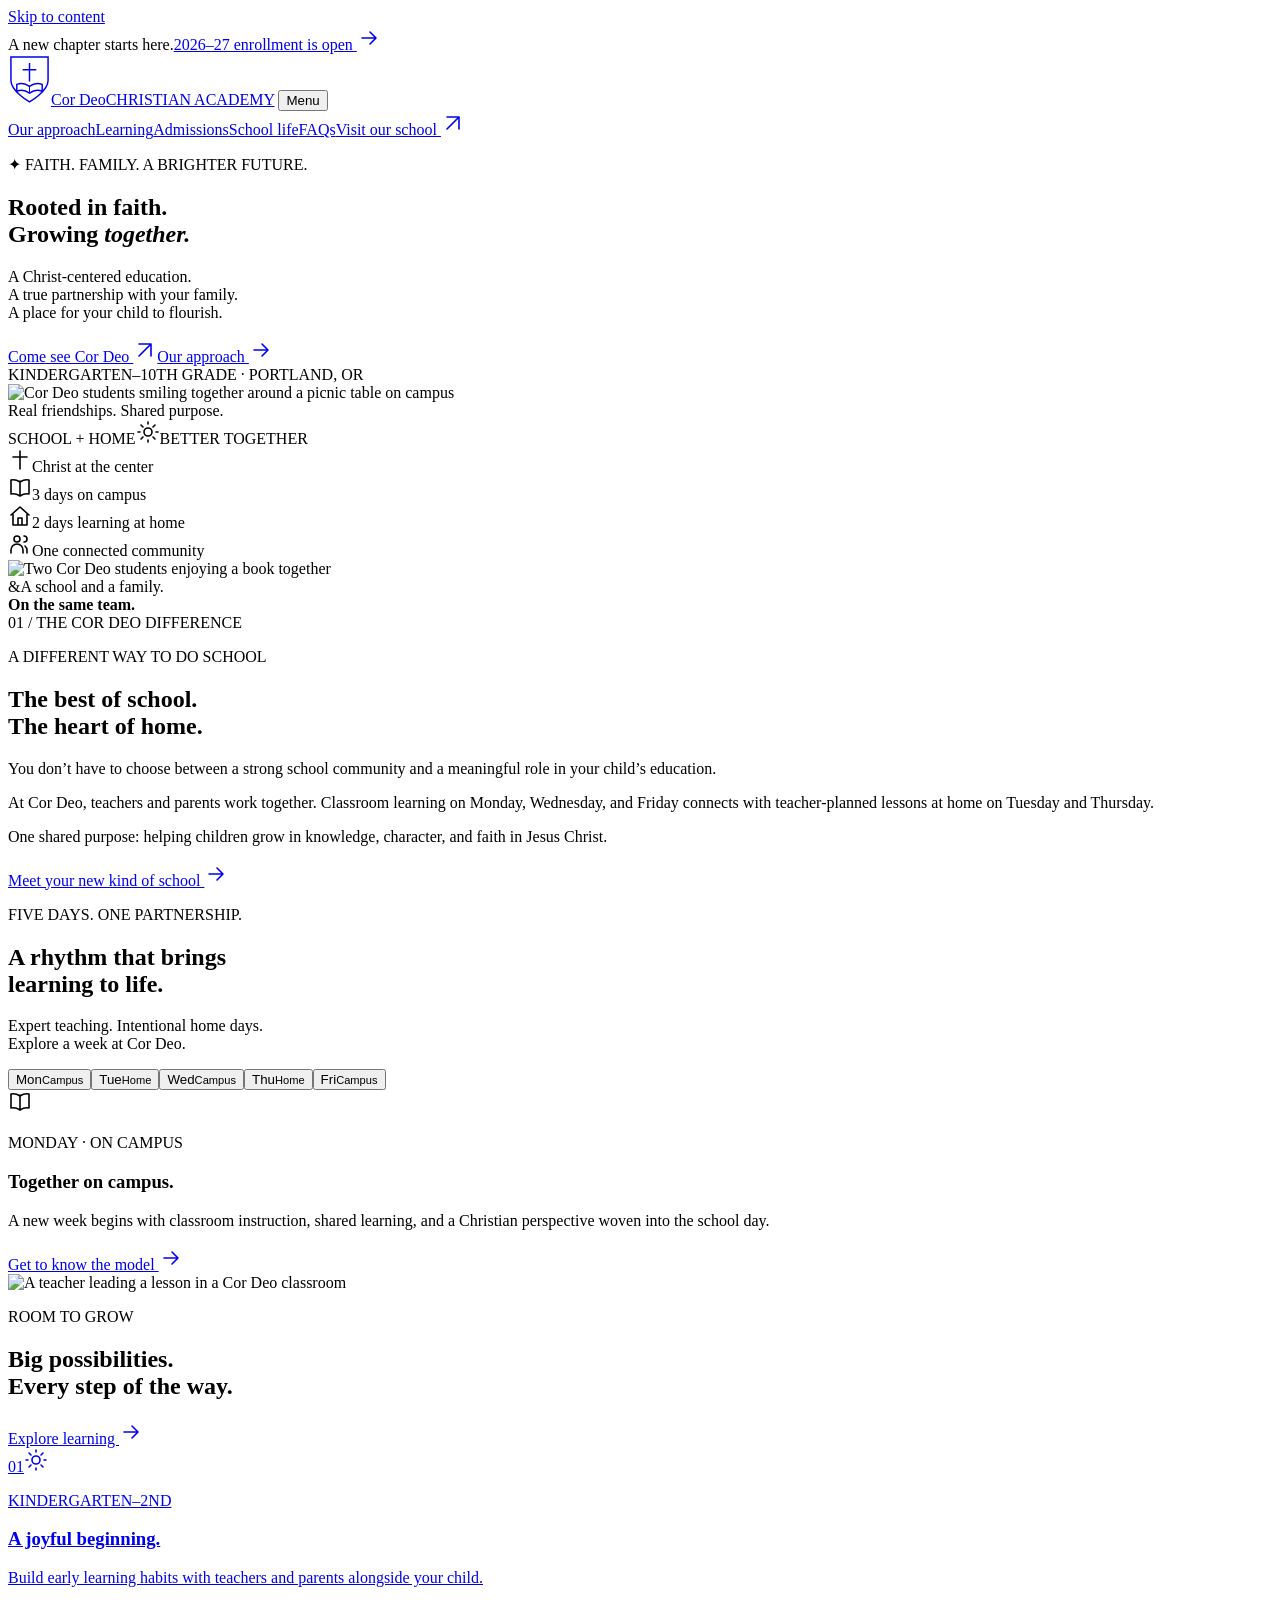
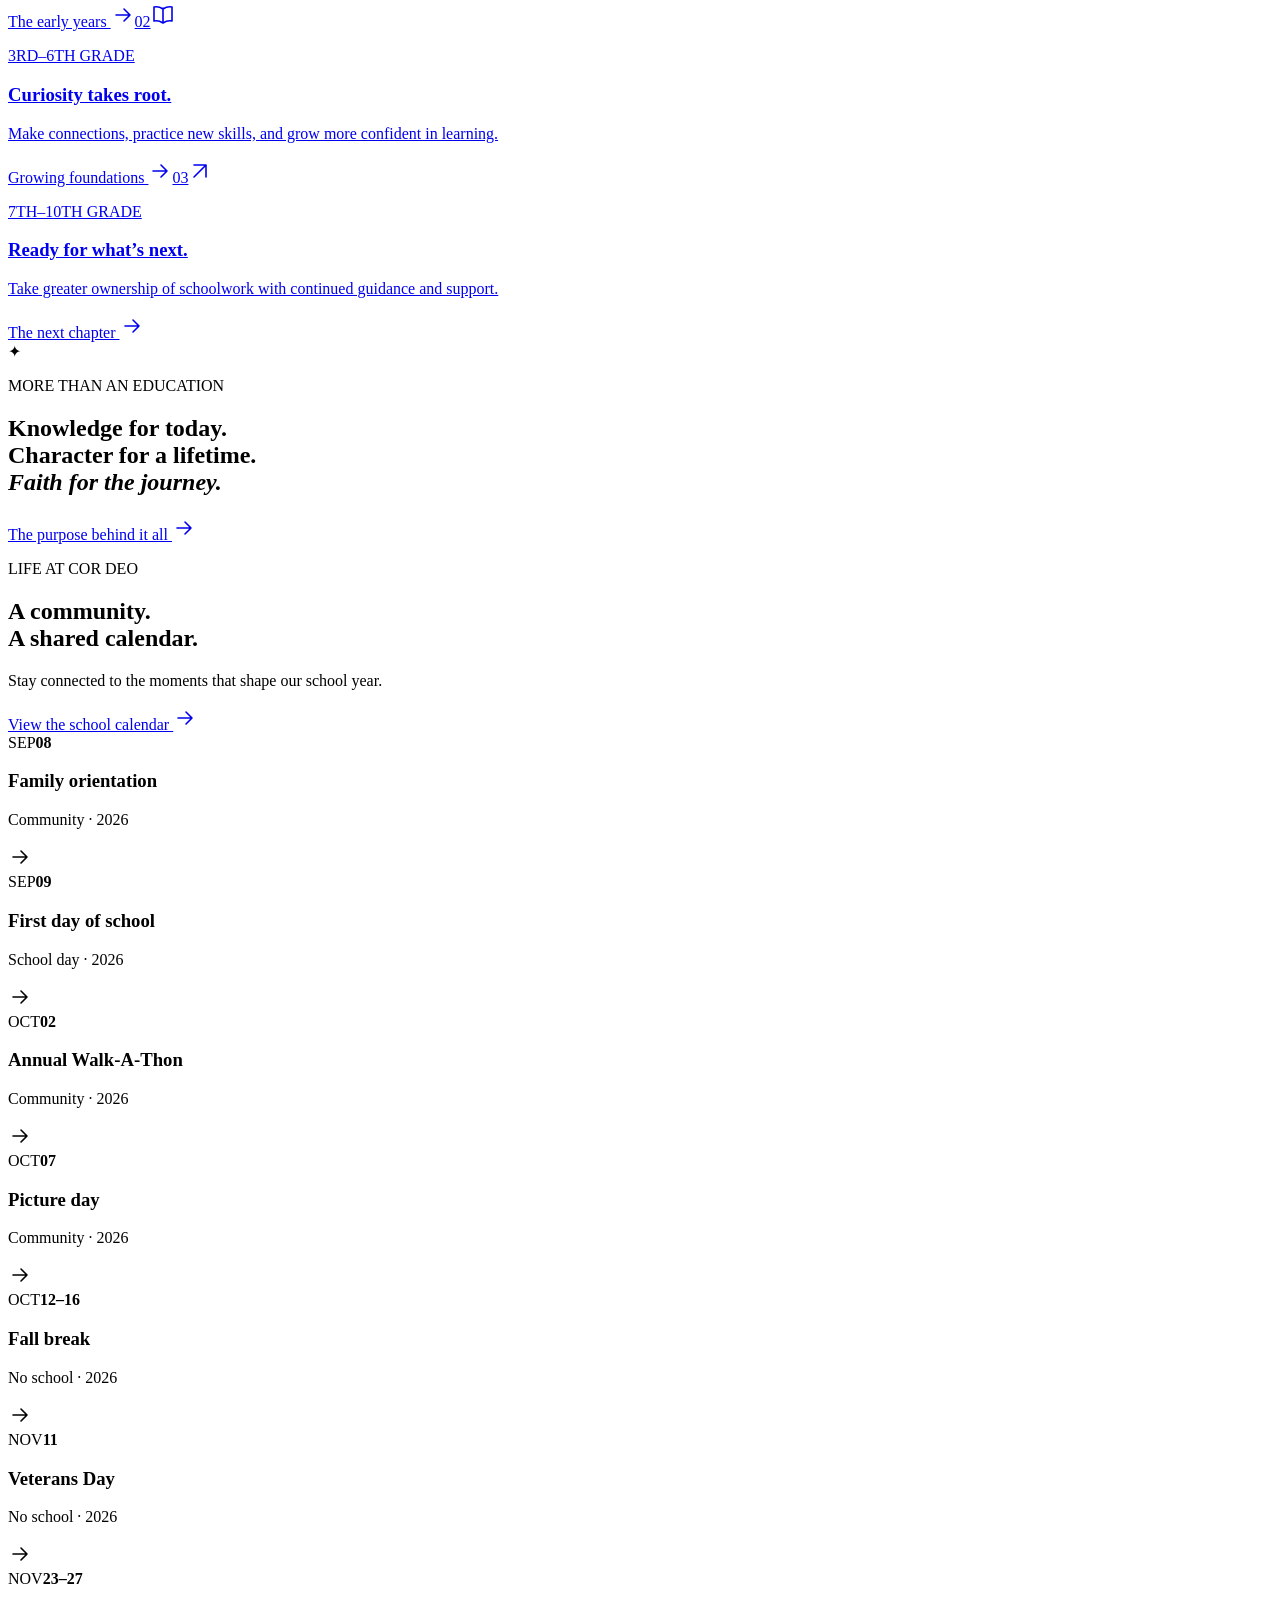
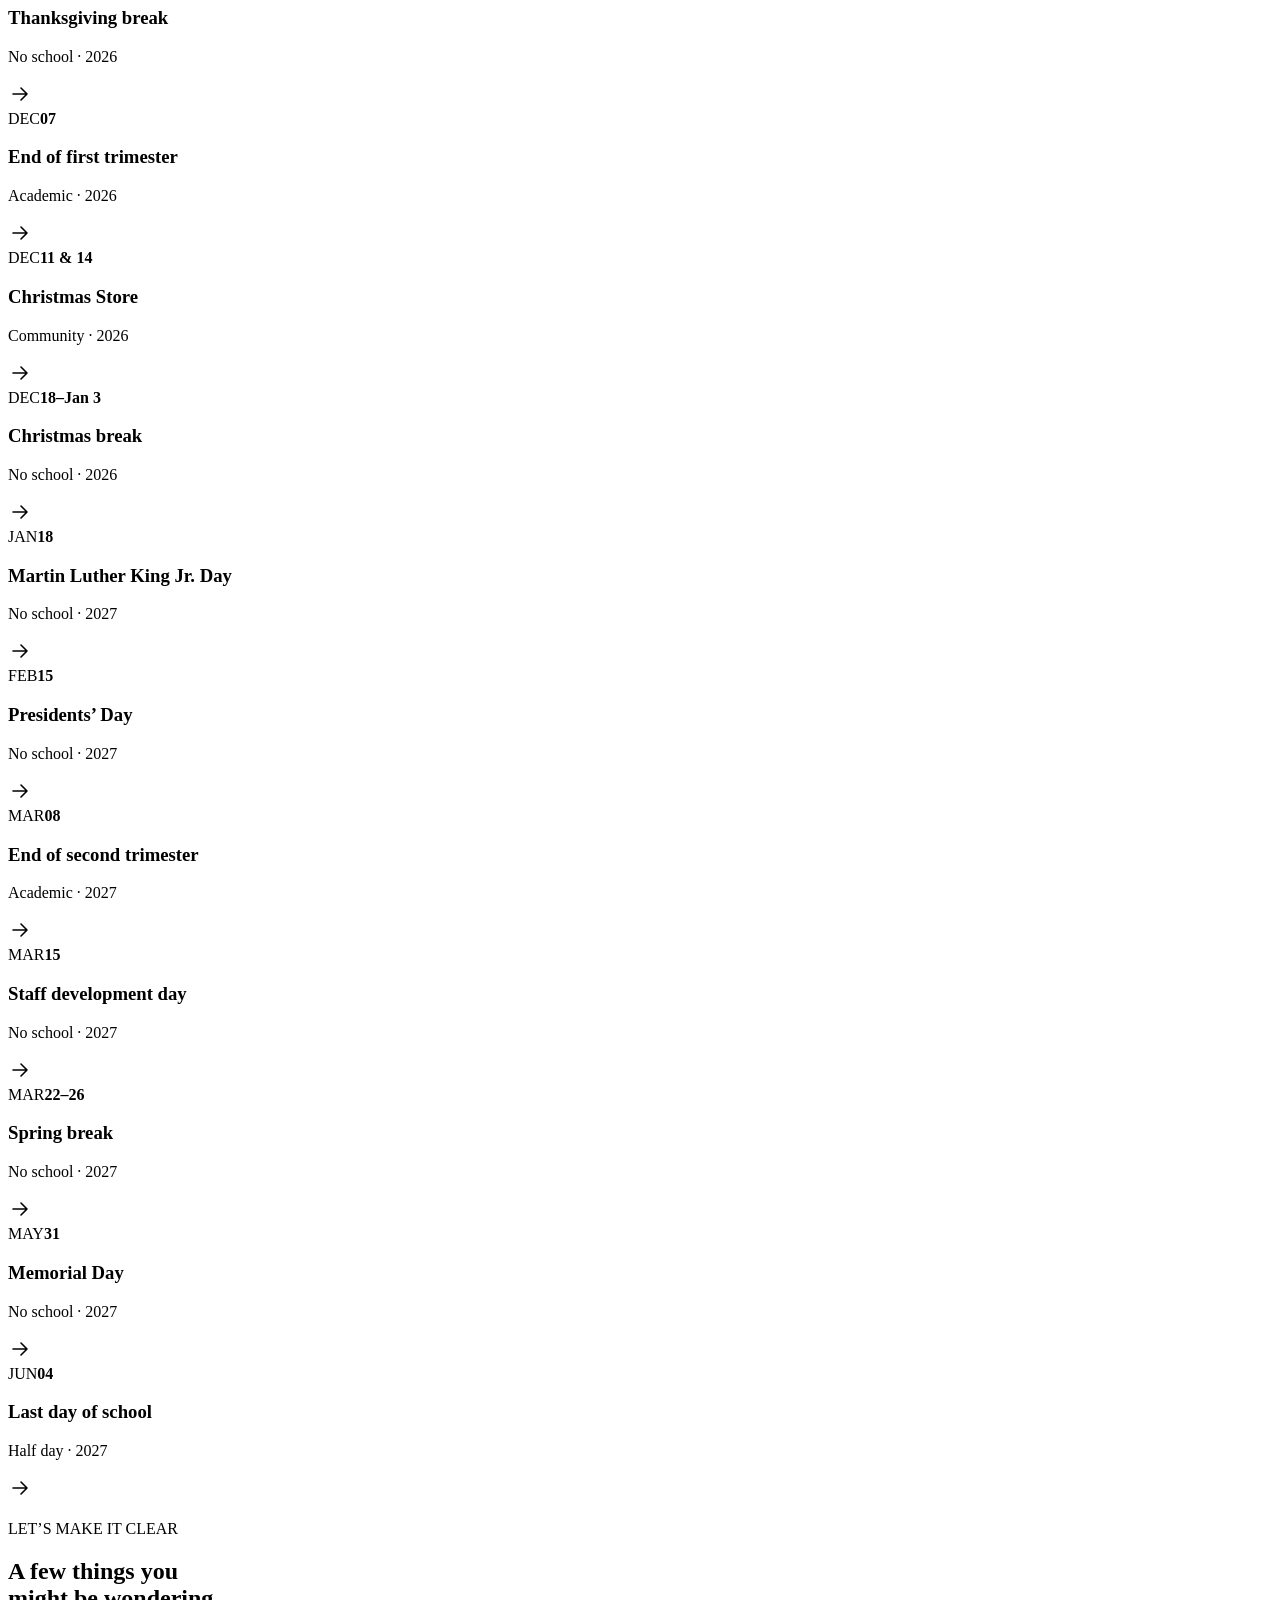
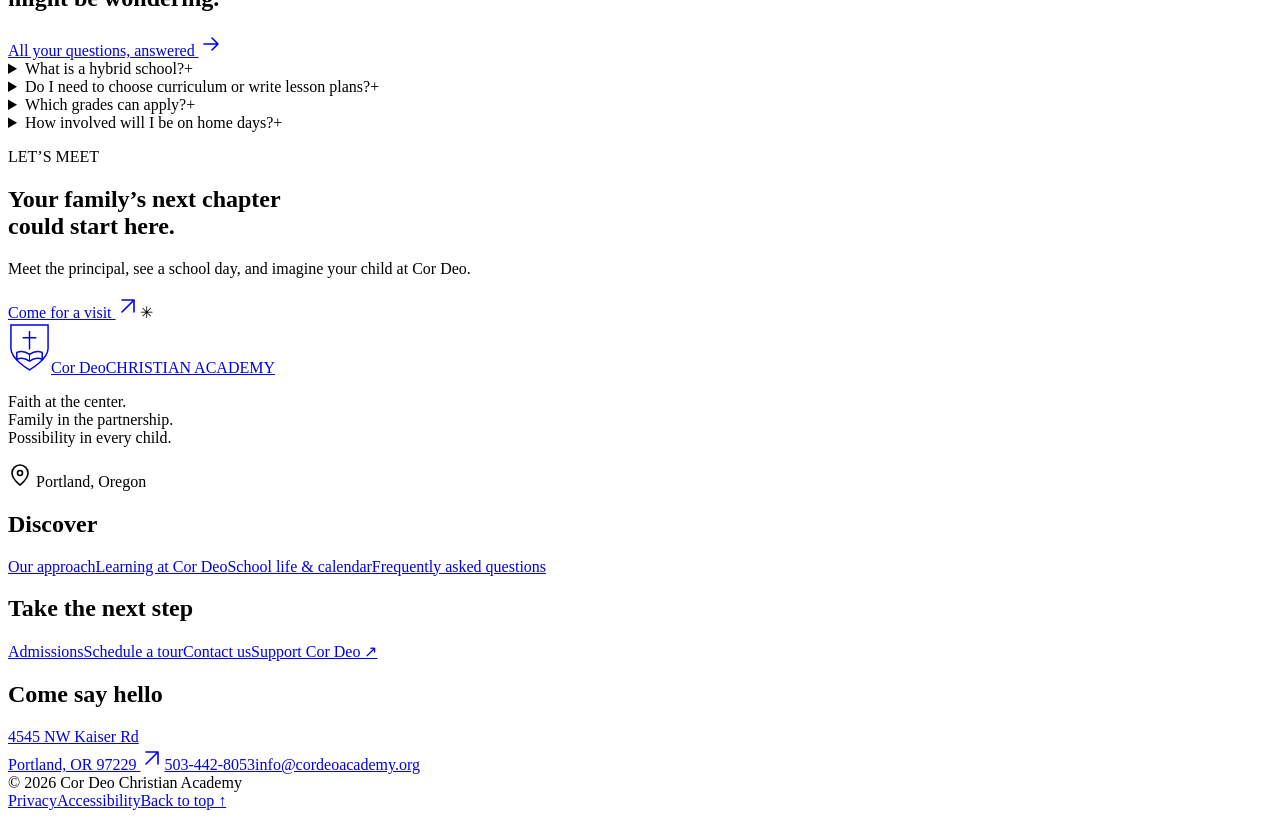
==== index.html @ f9302a13 "Add redesigned Cor Deo website Add redesigned Cor Deo website" ====
<!doctype html>
<html lang="en" id="top"><head><meta charset="utf-8"><meta name="viewport" content="width=device-width,initial-scale=1"><meta name="theme-color" content="#193c34"><title>Cor Deo Christian Academy | Faith, Family &amp; Learning in Portland</title><meta name="description" content="Discover a Christ-centered K–10 hybrid school in Portland. Three campus days, two parent-guided home days, and a true partnership with your family."><meta property="og:type" content="website"><meta property="og:title" content="Cor Deo Christian Academy | Faith, Family &amp; Learning in Portland"><meta property="og:description" content="Discover a Christ-centered K–10 hybrid school in Portland. Three campus days, two parent-guided home days, and a true partnership with your family."><meta property="og:image" content="assets/social-card.jpg"><meta property="og:image:alt" content="Students at Cor Deo Christian Academy"><meta name="twitter:card" content="summary_large_image"><link rel="icon" href="assets/favicon.svg" type="image/svg+xml"><link rel="stylesheet" href="assets/styles.css"><script src="assets/site.js" defer></script></head>
<body><a class="skip-link" href="#main">Skip to content</a>
    <div class="announcement"><div class="container"><span><span class="status-dot"></span> A new chapter starts here.</span><a href="admissions.html">2026–27 enrollment is open <svg class="icon " width="24" height="24" viewBox="0 0 24 24" fill="none" stroke="currentColor" stroke-width="1.6" stroke-linecap="round" stroke-linejoin="round" aria-hidden="true"><path d="M5 12h14m-6-6 6 6-6 6"/></svg></a></div></div>
    <header class="site-header"><div class="container header-inner"><a class="brand" href="index.html" aria-label="Cor Deo Christian Academy home"><svg class="brand-mark" width="43" height="51" viewBox="0 0 44 52" fill="none" aria-hidden="true"><path d="M3 3h38v24c0 11-19 22-19 22S3 38 3 27Z" stroke="currentColor" stroke-width="1.5"/><path d="M22 9v19M15 16h14M9 31c5-2 9-1 13 2 4-3 8-4 13-2v7c-5-2-9-1-13 2-4-3-8-4-13-2Z" stroke="currentColor" stroke-width="1.5"/><path d="M22 33v7" stroke="currentColor"/></svg><span><span class="brand-name">Cor Deo</span><span class="brand-sub">CHRISTIAN ACADEMY</span></span></a>
      <button class="menu-toggle" type="button" aria-controls="main-nav" aria-expanded="false"><span class="menu-lines" aria-hidden="true"></span><span class="menu-label">Menu</span></button>
      <nav id="main-nav" aria-label="Main navigation"><a href="about.html" >Our approach</a><a href="academics.html" >Learning</a><a href="admissions.html" >Admissions</a><a href="community.html" >School life</a><a class="nav-faq" href="faq.html">FAQs</a><a class="button button-small" href="contact.html?reason=tour">Visit our school <svg class="icon " width="24" height="24" viewBox="0 0 24 24" fill="none" stroke="currentColor" stroke-width="1.6" stroke-linecap="round" stroke-linejoin="round" aria-hidden="true"><path d="M6 18 18 6M6 6h12v12"/></svg></a></nav>
    </div></header><main id="main" tabindex="-1">
<section class="hero"><div class="hero-copy"><div class="hero-copy-inner"><p class="eyebrow light-eyebrow"><span class="tiny-cross" aria-hidden="true">✦</span> FAITH. FAMILY. A BRIGHTER FUTURE.</p><h1>Rooted in faith.<br>Growing <em>together.</em></h1><p>A Christ-centered education.<br>A true partnership with your family.<br>A place for your child to flourish.</p><div class="hero-actions"><a class="button" href="contact.html?reason=tour">Come see Cor Deo <svg class="icon " width="24" height="24" viewBox="0 0 24 24" fill="none" stroke="currentColor" stroke-width="1.6" stroke-linecap="round" stroke-linejoin="round" aria-hidden="true"><path d="M6 18 18 6M6 6h12v12"/></svg></a><a class="hero-text-link" href="about.html">Our approach <svg class="icon " width="24" height="24" viewBox="0 0 24 24" fill="none" stroke="currentColor" stroke-width="1.6" stroke-linecap="round" stroke-linejoin="round" aria-hidden="true"><path d="M5 12h14m-6-6 6 6-6 6"/></svg></a></div><div class="hero-footnote"><span class="hero-line"></span>KINDERGARTEN–10TH GRADE · PORTLAND, OR</div></div></div><div class="hero-photo"><img src="assets/students-at-picnic-table.jpg" alt="Cor Deo students smiling together around a picnic table on campus" width="1500" height="1000" fetchpriority="high"><div class="hero-photo-caption"><span class="caption-line"></span>Real friendships. Shared purpose.</div><div class="round-seal" aria-hidden="true"><span>SCHOOL + HOME</span><svg class="icon " width="24" height="24" viewBox="0 0 24 24" fill="none" stroke="currentColor" stroke-width="1.6" stroke-linecap="round" stroke-linejoin="round" aria-hidden="true"><circle cx="12" cy="12" r="4"/><path d="M12 2v2m0 16v2M2 12h2m16 0h2M5 5l2 2m10 10 2 2M5 19l2-2M17 7l2-2"/></svg><span>BETTER TOGETHER</span></div></div></section>
<div class="fact-strip"><div class="container"><div><svg class="icon " width="24" height="24" viewBox="0 0 24 24" fill="none" stroke="currentColor" stroke-width="1.6" stroke-linecap="round" stroke-linejoin="round" aria-hidden="true"><path d="M12 3v18M5 9h14"/></svg><span>Christ at the center</span></div><div><svg class="icon " width="24" height="24" viewBox="0 0 24 24" fill="none" stroke="currentColor" stroke-width="1.6" stroke-linecap="round" stroke-linejoin="round" aria-hidden="true"><path d="M12 5v15M3 4c4-1 6 0 9 2 3-2 5-3 9-2v14c-4-1-6 0-9 2-3-2-5-3-9-2Z"/></svg><span>3 days on campus</span></div><div><svg class="icon " width="24" height="24" viewBox="0 0 24 24" fill="none" stroke="currentColor" stroke-width="1.6" stroke-linecap="round" stroke-linejoin="round" aria-hidden="true"><path d="m3 11 9-8 9 8M5 10v11h14V10M10 21v-7h4v7"/></svg><span>2 days learning at home</span></div><div><svg class="icon " width="24" height="24" viewBox="0 0 24 24" fill="none" stroke="currentColor" stroke-width="1.6" stroke-linecap="round" stroke-linejoin="round" aria-hidden="true"><circle cx="9" cy="7" r="3"/><path d="M3 21v-3a6 6 0 0 1 12 0v3M16 4a3 3 0 0 1 0 6m3 11v-3a6 6 0 0 0-2-4"/></svg><span>One connected community</span></div></div></div>
<section class="section welcome"><div class="container split"><div class="image-composition"><img src="assets/girls-reading-together.jpg" alt="Two Cor Deo students enjoying a book together" width="900" height="900" loading="lazy"><div class="image-note"><span class="note-symbol">&</span><span>A school and a family.<br><strong>On the same team.</strong></span></div><span class="image-index">01 / THE COR DEO DIFFERENCE</span></div><div class="section-copy"><p class="eyebrow">A DIFFERENT WAY TO DO SCHOOL</p><h2>The best of school.<br>The heart of home.</h2><p class="lead">You don’t have to choose between a strong school community and a meaningful role in your child’s education.</p><p>At Cor Deo, teachers and parents work together. Classroom learning on Monday, Wednesday, and Friday connects with teacher-planned lessons at home on Tuesday and Thursday.</p><p>One shared purpose: helping children grow in knowledge, character, and faith in Jesus Christ.</p><a class="text-link" href="about.html">Meet your new kind of school <svg class="icon " width="24" height="24" viewBox="0 0 24 24" fill="none" stroke="currentColor" stroke-width="1.6" stroke-linecap="round" stroke-linejoin="round" aria-hidden="true"><path d="M5 12h14m-6-6 6 6-6 6"/></svg></a></div></div></section>
<section class="section rhythm-section"><div class="container"><div class="section-heading"><div><p class="eyebrow">FIVE DAYS. ONE PARTNERSHIP.</p><h2>A rhythm that brings<br>learning to life.</h2></div><p>Expert teaching. Intentional home days.<br>Explore a week at Cor Deo.</p></div><div class="week-widget" data-week-widget><div class="week-tabs" role="tablist" aria-label="Explore the school week"><button type="button" role="tab" id="day-0" aria-selected="true" aria-controls="day-panel-0" tabindex="0"><span>Mon</span><span class="day-dot "></span><small>Campus</small></button><button type="button" role="tab" id="day-1" aria-selected="false" aria-controls="day-panel-1" tabindex="-1"><span>Tue</span><span class="day-dot home-dot"></span><small>Home</small></button><button type="button" role="tab" id="day-2" aria-selected="false" aria-controls="day-panel-2" tabindex="-1"><span>Wed</span><span class="day-dot "></span><small>Campus</small></button><button type="button" role="tab" id="day-3" aria-selected="false" aria-controls="day-panel-3" tabindex="-1"><span>Thu</span><span class="day-dot home-dot"></span><small>Home</small></button><button type="button" role="tab" id="day-4" aria-selected="false" aria-controls="day-panel-4" tabindex="-1"><span>Fri</span><span class="day-dot "></span><small>Campus</small></button></div><div class="week-panel" id="day-panel-0" role="tabpanel" aria-labelledby="day-0" tabindex="0" ><div class="week-panel-copy"><span class="icon-box"><svg class="icon " width="24" height="24" viewBox="0 0 24 24" fill="none" stroke="currentColor" stroke-width="1.6" stroke-linecap="round" stroke-linejoin="round" aria-hidden="true"><path d="M12 5v15M3 4c4-1 6 0 9 2 3-2 5-3 9-2v14c-4-1-6 0-9 2-3-2-5-3-9-2Z"/></svg></span><p class="eyebrow">MONDAY · ON CAMPUS</p><h3>Together on campus.</h3><p>A new week begins with classroom instruction, shared learning, and a Christian perspective woven into the school day.</p><a class="text-link" href="about.html">Get to know the model <svg class="icon " width="24" height="24" viewBox="0 0 24 24" fill="none" stroke="currentColor" stroke-width="1.6" stroke-linecap="round" stroke-linejoin="round" aria-hidden="true"><path d="M5 12h14m-6-6 6 6-6 6"/></svg></a></div><img src="assets/classroom-lesson.jpg" alt="A teacher leading a lesson in a Cor Deo classroom" width="720" height="520" loading="lazy"></div><div class="week-panel" id="day-panel-1" role="tabpanel" aria-labelledby="day-1" tabindex="0" hidden><div class="week-panel-copy"><span class="icon-box"><svg class="icon " width="24" height="24" viewBox="0 0 24 24" fill="none" stroke="currentColor" stroke-width="1.6" stroke-linecap="round" stroke-linejoin="round" aria-hidden="true"><path d="m3 11 9-8 9 8M5 10v11h14V10M10 21v-7h4v7"/></svg></span><p class="eyebrow">TUESDAY · AT HOME</p><h3>Learning comes home.</h3><p>Follow the assignments prepared by your child’s teachers. You provide guidance and encouragement; the school provides the plan.</p><a class="text-link" href="about.html">Get to know the model <svg class="icon " width="24" height="24" viewBox="0 0 24 24" fill="none" stroke="currentColor" stroke-width="1.6" stroke-linecap="round" stroke-linejoin="round" aria-hidden="true"><path d="M5 12h14m-6-6 6 6-6 6"/></svg></a></div><img src="assets/girls-reading-together.jpg" alt="Cor Deo students reading together" width="720" height="520" loading="lazy"></div><div class="week-panel" id="day-panel-2" role="tabpanel" aria-labelledby="day-2" tabindex="0" hidden><div class="week-panel-copy"><span class="icon-box"><svg class="icon " width="24" height="24" viewBox="0 0 24 24" fill="none" stroke="currentColor" stroke-width="1.6" stroke-linecap="round" stroke-linejoin="round" aria-hidden="true"><path d="M12 5v15M3 4c4-1 6 0 9 2 3-2 5-3 9-2v14c-4-1-6 0-9 2-3-2-5-3-9-2Z"/></svg></span><p class="eyebrow">WEDNESDAY · ON CAMPUS</p><h3>Reconnect. Ask. Discover.</h3><p>Back in the classroom, students learn with their teachers and peers, then take their next assignments home.</p><a class="text-link" href="about.html">Get to know the model <svg class="icon " width="24" height="24" viewBox="0 0 24 24" fill="none" stroke="currentColor" stroke-width="1.6" stroke-linecap="round" stroke-linejoin="round" aria-hidden="true"><path d="M5 12h14m-6-6 6 6-6 6"/></svg></a></div><img src="assets/classroom-lesson.jpg" alt="Students learning in a Cor Deo classroom" width="720" height="520" loading="lazy"></div><div class="week-panel" id="day-panel-3" role="tabpanel" aria-labelledby="day-3" tabindex="0" hidden><div class="week-panel-copy"><span class="icon-box"><svg class="icon " width="24" height="24" viewBox="0 0 24 24" fill="none" stroke="currentColor" stroke-width="1.6" stroke-linecap="round" stroke-linejoin="round" aria-hidden="true"><path d="m3 11 9-8 9 8M5 10v11h14V10M10 21v-7h4v7"/></svg></span><p class="eyebrow">THURSDAY · AT HOME</p><h3>Room to grow, together.</h3><p>Another teacher-planned home day gives your child time to practice and gives you an active part in their education.</p><a class="text-link" href="about.html">Get to know the model <svg class="icon " width="24" height="24" viewBox="0 0 24 24" fill="none" stroke="currentColor" stroke-width="1.6" stroke-linecap="round" stroke-linejoin="round" aria-hidden="true"><path d="M5 12h14m-6-6 6 6-6 6"/></svg></a></div><img src="assets/girls-reading-together.jpg" alt="Students sharing a book" width="720" height="520" loading="lazy"></div><div class="week-panel" id="day-panel-4" role="tabpanel" aria-labelledby="day-4" tabindex="0" hidden><div class="week-panel-copy"><span class="icon-box"><svg class="icon " width="24" height="24" viewBox="0 0 24 24" fill="none" stroke="currentColor" stroke-width="1.6" stroke-linecap="round" stroke-linejoin="round" aria-hidden="true"><circle cx="9" cy="7" r="3"/><path d="M3 21v-3a6 6 0 0 1 12 0v3M16 4a3 3 0 0 1 0 6m3 11v-3a6 6 0 0 0-2-4"/></svg></span><p class="eyebrow">FRIDAY · ON CAMPUS</p><h3>Finish the week in community.</h3><p>Students return to campus for classroom learning and time together before the weekend.</p><a class="text-link" href="about.html">Get to know the model <svg class="icon " width="24" height="24" viewBox="0 0 24 24" fill="none" stroke="currentColor" stroke-width="1.6" stroke-linecap="round" stroke-linejoin="round" aria-hidden="true"><path d="M5 12h14m-6-6 6 6-6 6"/></svg></a></div><img src="assets/students-at-picnic-table.jpg" alt="Cor Deo students gathered at an outdoor picnic table" width="720" height="520" loading="lazy"></div></div><noscript><p class="notice">Campus days: Monday, Wednesday, Friday. Home days: Tuesday, Thursday. <a href="about.html">Read how the week works.</a></p></noscript></div></section>
<section class="section learning-section"><div class="container"><div class="section-heading"><div><p class="eyebrow">ROOM TO GROW</p><h2>Big possibilities.<br>Every step of the way.</h2></div><a class="text-link" href="academics.html">Explore learning <svg class="icon " width="24" height="24" viewBox="0 0 24 24" fill="none" stroke="currentColor" stroke-width="1.6" stroke-linecap="round" stroke-linejoin="round" aria-hidden="true"><path d="M5 12h14m-6-6 6 6-6 6"/></svg></a></div><div class="grade-cards"><a class="grade-card" href="academics.html#early-years"><span class="grade-number">01</span><svg class="icon " width="24" height="24" viewBox="0 0 24 24" fill="none" stroke="currentColor" stroke-width="1.6" stroke-linecap="round" stroke-linejoin="round" aria-hidden="true"><circle cx="12" cy="12" r="4"/><path d="M12 2v2m0 16v2M2 12h2m16 0h2M5 5l2 2m10 10 2 2M5 19l2-2M17 7l2-2"/></svg><p class="eyebrow">KINDERGARTEN–2ND</p><h3>A joyful beginning.</h3><p>Build early learning habits with teachers and parents alongside your child.</p><span class="card-bottom">The early years <svg class="icon " width="24" height="24" viewBox="0 0 24 24" fill="none" stroke="currentColor" stroke-width="1.6" stroke-linecap="round" stroke-linejoin="round" aria-hidden="true"><path d="M5 12h14m-6-6 6 6-6 6"/></svg></span></a><a class="grade-card" href="academics.html#elementary"><span class="grade-number">02</span><svg class="icon " width="24" height="24" viewBox="0 0 24 24" fill="none" stroke="currentColor" stroke-width="1.6" stroke-linecap="round" stroke-linejoin="round" aria-hidden="true"><path d="M12 5v15M3 4c4-1 6 0 9 2 3-2 5-3 9-2v14c-4-1-6 0-9 2-3-2-5-3-9-2Z"/></svg><p class="eyebrow">3RD–6TH GRADE</p><h3>Curiosity takes root.</h3><p>Make connections, practice new skills, and grow more confident in learning.</p><span class="card-bottom">Growing foundations <svg class="icon " width="24" height="24" viewBox="0 0 24 24" fill="none" stroke="currentColor" stroke-width="1.6" stroke-linecap="round" stroke-linejoin="round" aria-hidden="true"><path d="M5 12h14m-6-6 6 6-6 6"/></svg></span></a><a class="grade-card" href="academics.html#upper-grades"><span class="grade-number">03</span><svg class="icon " width="24" height="24" viewBox="0 0 24 24" fill="none" stroke="currentColor" stroke-width="1.6" stroke-linecap="round" stroke-linejoin="round" aria-hidden="true"><path d="M6 18 18 6M6 6h12v12"/></svg><p class="eyebrow">7TH–10TH GRADE</p><h3>Ready for what’s next.</h3><p>Take greater ownership of schoolwork with continued guidance and support.</p><span class="card-bottom">The next chapter <svg class="icon " width="24" height="24" viewBox="0 0 24 24" fill="none" stroke="currentColor" stroke-width="1.6" stroke-linecap="round" stroke-linejoin="round" aria-hidden="true"><path d="M5 12h14m-6-6 6 6-6 6"/></svg></span></a></div></div></section>
<section class="mission-band"><div class="container"><span class="mission-symbol" aria-hidden="true">✦</span><p class="eyebrow">MORE THAN AN EDUCATION</p><h2>Knowledge for today.<br>Character for a lifetime.<br><em>Faith for the journey.</em></h2><a class="text-link light-link" href="about.html#our-purpose">The purpose behind it all <svg class="icon " width="24" height="24" viewBox="0 0 24 24" fill="none" stroke="currentColor" stroke-width="1.6" stroke-linecap="round" stroke-linejoin="round" aria-hidden="true"><path d="M5 12h14m-6-6 6 6-6 6"/></svg></a></div></section>
<section class="section"><div class="container dates-preview"><div><p class="eyebrow">LIFE AT COR DEO</p><h2>A community.<br>A shared calendar.</h2><p>Stay connected to the moments that shape our school year.</p><a class="text-link" href="community.html#calendar">View the school calendar <svg class="icon " width="24" height="24" viewBox="0 0 24 24" fill="none" stroke="currentColor" stroke-width="1.6" stroke-linecap="round" stroke-linejoin="round" aria-hidden="true"><path d="M5 12h14m-6-6 6 6-6 6"/></svg></a></div><div class="event-list" data-upcoming><article class="event-row" data-event-date="2026-09-08" data-event-end="2026-09-08" data-event-type="Community"><div class="event-date"><span>SEP</span><strong>08</strong></div><div class="event-info"><h3>Family orientation</h3><p>Community <span>·</span> 2026</p></div><svg class="icon " width="24" height="24" viewBox="0 0 24 24" fill="none" stroke="currentColor" stroke-width="1.6" stroke-linecap="round" stroke-linejoin="round" aria-hidden="true"><path d="M5 12h14m-6-6 6 6-6 6"/></svg></article><article class="event-row" data-event-date="2026-09-09" data-event-end="2026-09-09" data-event-type="School day"><div class="event-date"><span>SEP</span><strong>09</strong></div><div class="event-info"><h3>First day of school</h3><p>School day <span>·</span> 2026</p></div><svg class="icon " width="24" height="24" viewBox="0 0 24 24" fill="none" stroke="currentColor" stroke-width="1.6" stroke-linecap="round" stroke-linejoin="round" aria-hidden="true"><path d="M5 12h14m-6-6 6 6-6 6"/></svg></article><article class="event-row" data-event-date="2026-10-02" data-event-end="2026-10-02" data-event-type="Community"><div class="event-date"><span>OCT</span><strong>02</strong></div><div class="event-info"><h3>Annual Walk-A-Thon</h3><p>Community <span>·</span> 2026</p></div><svg class="icon " width="24" height="24" viewBox="0 0 24 24" fill="none" stroke="currentColor" stroke-width="1.6" stroke-linecap="round" stroke-linejoin="round" aria-hidden="true"><path d="M5 12h14m-6-6 6 6-6 6"/></svg></article><article class="event-row" data-event-date="2026-10-07" data-event-end="2026-10-07" data-event-type="Community"><div class="event-date"><span>OCT</span><strong>07</strong></div><div class="event-info"><h3>Picture day</h3><p>Community <span>·</span> 2026</p></div><svg class="icon " width="24" height="24" viewBox="0 0 24 24" fill="none" stroke="currentColor" stroke-width="1.6" stroke-linecap="round" stroke-linejoin="round" aria-hidden="true"><path d="M5 12h14m-6-6 6 6-6 6"/></svg></article><article class="event-row" data-event-date="2026-10-12" data-event-end="2026-10-16" data-event-type="No school"><div class="event-date"><span>OCT</span><strong>12–16</strong></div><div class="event-info"><h3>Fall break</h3><p>No school <span>·</span> 2026</p></div><svg class="icon " width="24" height="24" viewBox="0 0 24 24" fill="none" stroke="currentColor" stroke-width="1.6" stroke-linecap="round" stroke-linejoin="round" aria-hidden="true"><path d="M5 12h14m-6-6 6 6-6 6"/></svg></article><article class="event-row" data-event-date="2026-11-11" data-event-end="2026-11-11" data-event-type="No school"><div class="event-date"><span>NOV</span><strong>11</strong></div><div class="event-info"><h3>Veterans Day</h3><p>No school <span>·</span> 2026</p></div><svg class="icon " width="24" height="24" viewBox="0 0 24 24" fill="none" stroke="currentColor" stroke-width="1.6" stroke-linecap="round" stroke-linejoin="round" aria-hidden="true"><path d="M5 12h14m-6-6 6 6-6 6"/></svg></article><article class="event-row" data-event-date="2026-11-23" data-event-end="2026-11-27" data-event-type="No school"><div class="event-date"><span>NOV</span><strong>23–27</strong></div><div class="event-info"><h3>Thanksgiving break</h3><p>No school <span>·</span> 2026</p></div><svg class="icon " width="24" height="24" viewBox="0 0 24 24" fill="none" stroke="currentColor" stroke-width="1.6" stroke-linecap="round" stroke-linejoin="round" aria-hidden="true"><path d="M5 12h14m-6-6 6 6-6 6"/></svg></article><article class="event-row" data-event-date="2026-12-07" data-event-end="2026-12-07" data-event-type="Academic"><div class="event-date"><span>DEC</span><strong>07</strong></div><div class="event-info"><h3>End of first trimester</h3><p>Academic <span>·</span> 2026</p></div><svg class="icon " width="24" height="24" viewBox="0 0 24 24" fill="none" stroke="currentColor" stroke-width="1.6" stroke-linecap="round" stroke-linejoin="round" aria-hidden="true"><path d="M5 12h14m-6-6 6 6-6 6"/></svg></article><article class="event-row" data-event-date="2026-12-11" data-event-end="2026-12-14" data-event-type="Community"><div class="event-date"><span>DEC</span><strong>11 & 14</strong></div><div class="event-info"><h3>Christmas Store</h3><p>Community <span>·</span> 2026</p></div><svg class="icon " width="24" height="24" viewBox="0 0 24 24" fill="none" stroke="currentColor" stroke-width="1.6" stroke-linecap="round" stroke-linejoin="round" aria-hidden="true"><path d="M5 12h14m-6-6 6 6-6 6"/></svg></article><article class="event-row" data-event-date="2026-12-18" data-event-end="2027-01-03" data-event-type="No school"><div class="event-date"><span>DEC</span><strong>18–Jan 3</strong></div><div class="event-info"><h3>Christmas break</h3><p>No school <span>·</span> 2026</p></div><svg class="icon " width="24" height="24" viewBox="0 0 24 24" fill="none" stroke="currentColor" stroke-width="1.6" stroke-linecap="round" stroke-linejoin="round" aria-hidden="true"><path d="M5 12h14m-6-6 6 6-6 6"/></svg></article><article class="event-row" data-event-date="2027-01-18" data-event-end="2027-01-18" data-event-type="No school"><div class="event-date"><span>JAN</span><strong>18</strong></div><div class="event-info"><h3>Martin Luther King Jr. Day</h3><p>No school <span>·</span> 2027</p></div><svg class="icon " width="24" height="24" viewBox="0 0 24 24" fill="none" stroke="currentColor" stroke-width="1.6" stroke-linecap="round" stroke-linejoin="round" aria-hidden="true"><path d="M5 12h14m-6-6 6 6-6 6"/></svg></article><article class="event-row" data-event-date="2027-02-15" data-event-end="2027-02-15" data-event-type="No school"><div class="event-date"><span>FEB</span><strong>15</strong></div><div class="event-info"><h3>Presidents’ Day</h3><p>No school <span>·</span> 2027</p></div><svg class="icon " width="24" height="24" viewBox="0 0 24 24" fill="none" stroke="currentColor" stroke-width="1.6" stroke-linecap="round" stroke-linejoin="round" aria-hidden="true"><path d="M5 12h14m-6-6 6 6-6 6"/></svg></article><article class="event-row" data-event-date="2027-03-08" data-event-end="2027-03-08" data-event-type="Academic"><div class="event-date"><span>MAR</span><strong>08</strong></div><div class="event-info"><h3>End of second trimester</h3><p>Academic <span>·</span> 2027</p></div><svg class="icon " width="24" height="24" viewBox="0 0 24 24" fill="none" stroke="currentColor" stroke-width="1.6" stroke-linecap="round" stroke-linejoin="round" aria-hidden="true"><path d="M5 12h14m-6-6 6 6-6 6"/></svg></article><article class="event-row" data-event-date="2027-03-15" data-event-end="2027-03-15" data-event-type="No school"><div class="event-date"><span>MAR</span><strong>15</strong></div><div class="event-info"><h3>Staff development day</h3><p>No school <span>·</span> 2027</p></div><svg class="icon " width="24" height="24" viewBox="0 0 24 24" fill="none" stroke="currentColor" stroke-width="1.6" stroke-linecap="round" stroke-linejoin="round" aria-hidden="true"><path d="M5 12h14m-6-6 6 6-6 6"/></svg></article><article class="event-row" data-event-date="2027-03-22" data-event-end="2027-03-26" data-event-type="No school"><div class="event-date"><span>MAR</span><strong>22–26</strong></div><div class="event-info"><h3>Spring break</h3><p>No school <span>·</span> 2027</p></div><svg class="icon " width="24" height="24" viewBox="0 0 24 24" fill="none" stroke="currentColor" stroke-width="1.6" stroke-linecap="round" stroke-linejoin="round" aria-hidden="true"><path d="M5 12h14m-6-6 6 6-6 6"/></svg></article><article class="event-row" data-event-date="2027-05-31" data-event-end="2027-05-31" data-event-type="No school"><div class="event-date"><span>MAY</span><strong>31</strong></div><div class="event-info"><h3>Memorial Day</h3><p>No school <span>·</span> 2027</p></div><svg class="icon " width="24" height="24" viewBox="0 0 24 24" fill="none" stroke="currentColor" stroke-width="1.6" stroke-linecap="round" stroke-linejoin="round" aria-hidden="true"><path d="M5 12h14m-6-6 6 6-6 6"/></svg></article><article class="event-row" data-event-date="2027-06-04" data-event-end="2027-06-04" data-event-type="Half day"><div class="event-date"><span>JUN</span><strong>04</strong></div><div class="event-info"><h3>Last day of school</h3><p>Half day <span>·</span> 2027</p></div><svg class="icon " width="24" height="24" viewBox="0 0 24 24" fill="none" stroke="currentColor" stroke-width="1.6" stroke-linecap="round" stroke-linejoin="round" aria-hidden="true"><path d="M5 12h14m-6-6 6 6-6 6"/></svg></article></div></div></section>
<section class="section faq-preview"><div class="container split"><div><p class="eyebrow">LET’S MAKE IT CLEAR</p><h2>A few things you<br>might be wondering.</h2><a class="text-link" href="faq.html">All your questions, answered <svg class="icon " width="24" height="24" viewBox="0 0 24 24" fill="none" stroke="currentColor" stroke-width="1.6" stroke-linecap="round" stroke-linejoin="round" aria-hidden="true"><path d="M5 12h14m-6-6 6 6-6 6"/></svg></a></div><div class="faq-list"><details name="questions"><summary>What is a hybrid school?<span class="plus" aria-hidden="true">+</span></summary><div class="answer"><p>It combines classroom instruction with parent-guided learning at home. Cor Deo students attend campus on Monday, Wednesday, and Friday. On Tuesday and Thursday, they complete teacher-planned work with their parents.</p></div></details><details name="questions"><summary>Do I need to choose curriculum or write lesson plans?<span class="plus" aria-hidden="true">+</span></summary><div class="answer"><p>No. Cor Deo provides the curriculum, lesson plans, and home-day assignments. Parents guide the work at home and stay in touch with teachers. Some grading is shared, depending on the grade and subject.</p></div></details><details name="questions"><summary>Which grades can apply?<span class="plus" aria-hidden="true">+</span></summary><div class="answer"><p>The school advertises enrollment for kindergarten through 10th grade. Contact the office about current openings, grade placement, and the classes available for your child.</p></div></details><details name="questions"><summary>How involved will I be on home days?<span class="plus" aria-hidden="true">+</span></summary><div class="answer"><p>Younger students need hands-on guidance. Older students work with increasing independence. Your role includes helping your child stay organized, understanding the assignments, and following through. <a href="about.html#home-days">See the home-day guide.</a></p></div></details></div></div></section>
<section class="visit-cta"><div class="container visit-inner"><div><p class="eyebrow">LET’S MEET</p><h2>Your family’s next chapter<br>could start here.</h2><p>Meet the principal, see a school day, and imagine your child at Cor Deo.</p></div><a class="button button-light" href="contact.html?reason=tour">Come for a visit <svg class="icon " width="24" height="24" viewBox="0 0 24 24" fill="none" stroke="currentColor" stroke-width="1.6" stroke-linecap="round" stroke-linejoin="round" aria-hidden="true"><path d="M6 18 18 6M6 6h12v12"/></svg></a><span class="cta-decoration" aria-hidden="true">✳</span></div></section>
</main><footer class="site-footer"><div class="container footer-main"><div class="footer-brand"><a class="brand" href="index.html" aria-label="Cor Deo Christian Academy home"><svg class="brand-mark" width="43" height="51" viewBox="0 0 44 52" fill="none" aria-hidden="true"><path d="M3 3h38v24c0 11-19 22-19 22S3 38 3 27Z" stroke="currentColor" stroke-width="1.5"/><path d="M22 9v19M15 16h14M9 31c5-2 9-1 13 2 4-3 8-4 13-2v7c-5-2-9-1-13 2-4-3-8-4-13-2Z" stroke="currentColor" stroke-width="1.5"/><path d="M22 33v7" stroke="currentColor"/></svg><span><span class="brand-name">Cor Deo</span><span class="brand-sub">CHRISTIAN ACADEMY</span></span></a><p>Faith at the center.<br>Family in the partnership.<br>Possibility in every child.</p><span class="footer-location"><svg class="icon " width="24" height="24" viewBox="0 0 24 24" fill="none" stroke="currentColor" stroke-width="1.6" stroke-linecap="round" stroke-linejoin="round" aria-hidden="true"><path d="M20 10c0 6-8 12-8 12S4 16 4 10a8 8 0 1 1 16 0Z"/><circle cx="12" cy="10" r="2.5"/></svg> Portland, Oregon</span></div>
      <div><h2>Discover</h2><a href="about.html">Our approach</a><a href="academics.html">Learning at Cor Deo</a><a href="community.html">School life & calendar</a><a href="faq.html">Frequently asked questions</a></div>
      <div><h2>Take the next step</h2><a href="admissions.html">Admissions</a><a href="contact.html?reason=tour">Schedule a tour</a><a href="contact.html">Contact us</a><a href="https://www.cordeoacademy.org/donate" target="_blank" rel="noopener noreferrer">Support Cor Deo ↗</a></div>
      <div><h2>Come say hello</h2><a href="https://www.google.com/maps/search/?api=1&query=4545+NW+Kaiser+Rd+Portland+OR+97229" target="_blank" rel="noopener noreferrer">4545 NW Kaiser Rd<br>Portland, OR 97229 <svg class="icon " width="24" height="24" viewBox="0 0 24 24" fill="none" stroke="currentColor" stroke-width="1.6" stroke-linecap="round" stroke-linejoin="round" aria-hidden="true"><path d="M6 18 18 6M6 6h12v12"/></svg></a><a href="tel:+15034428053">503-442-8053</a><a href="mailto:info@cordeoacademy.org">info@cordeoacademy.org</a></div>
    </div><div class="container footer-bottom"><span>© <span data-year>2026</span> Cor Deo Christian Academy</span><div><a href="privacy.html">Privacy</a><a href="accessibility.html">Accessibility</a><a href="#top">Back to top ↑</a></div></div></footer></body></html>
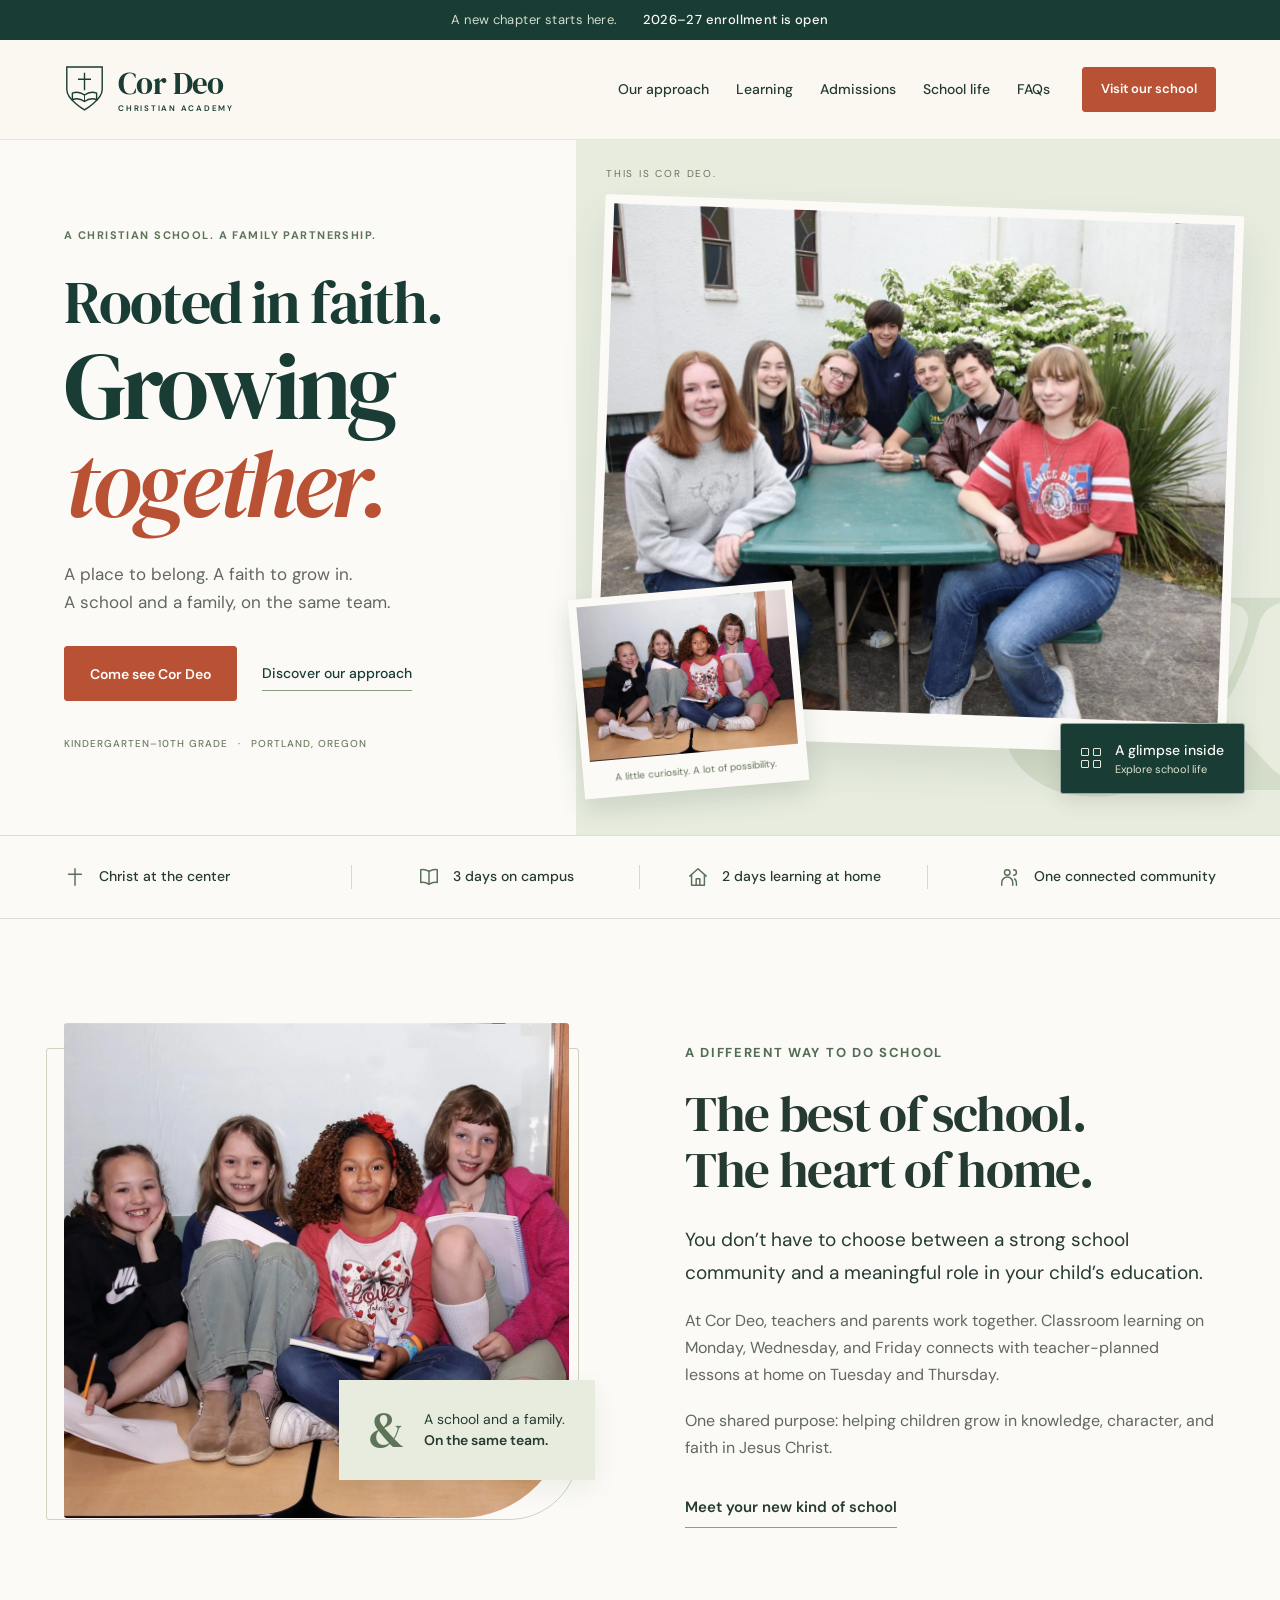
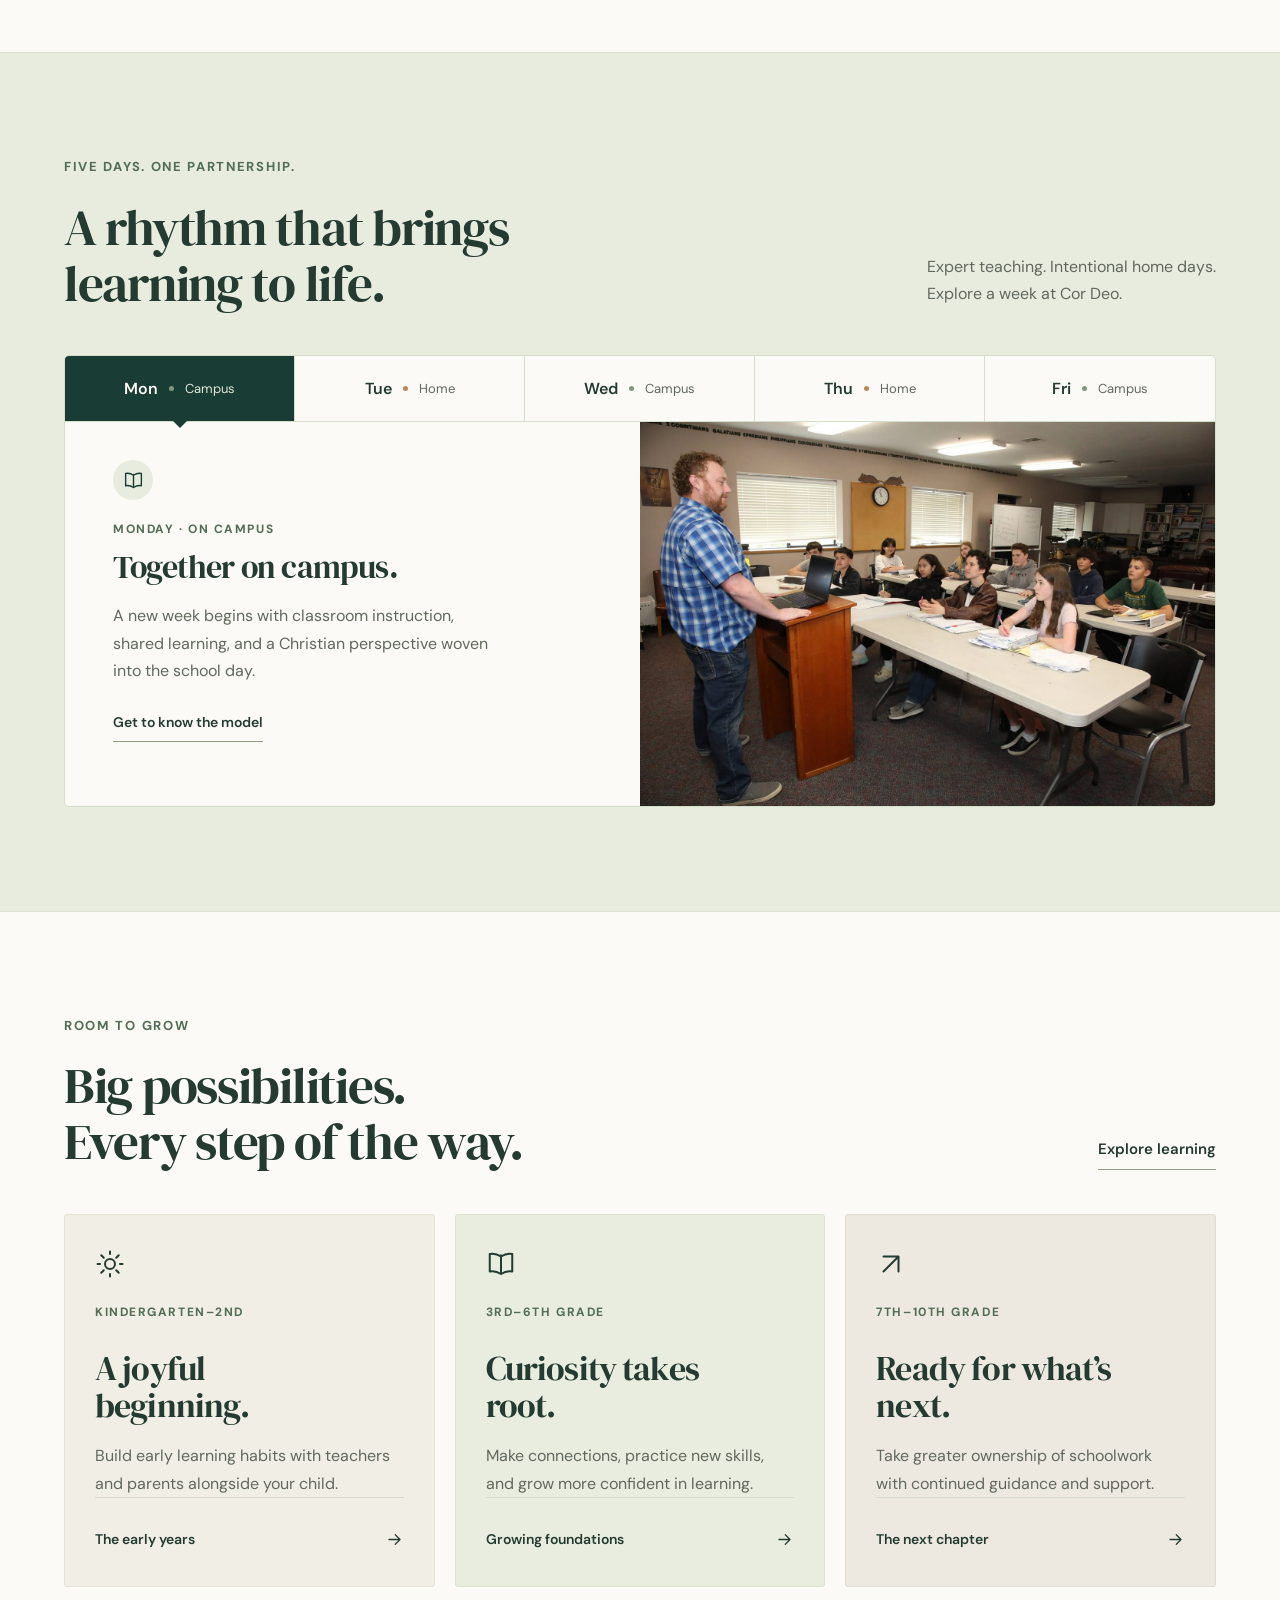
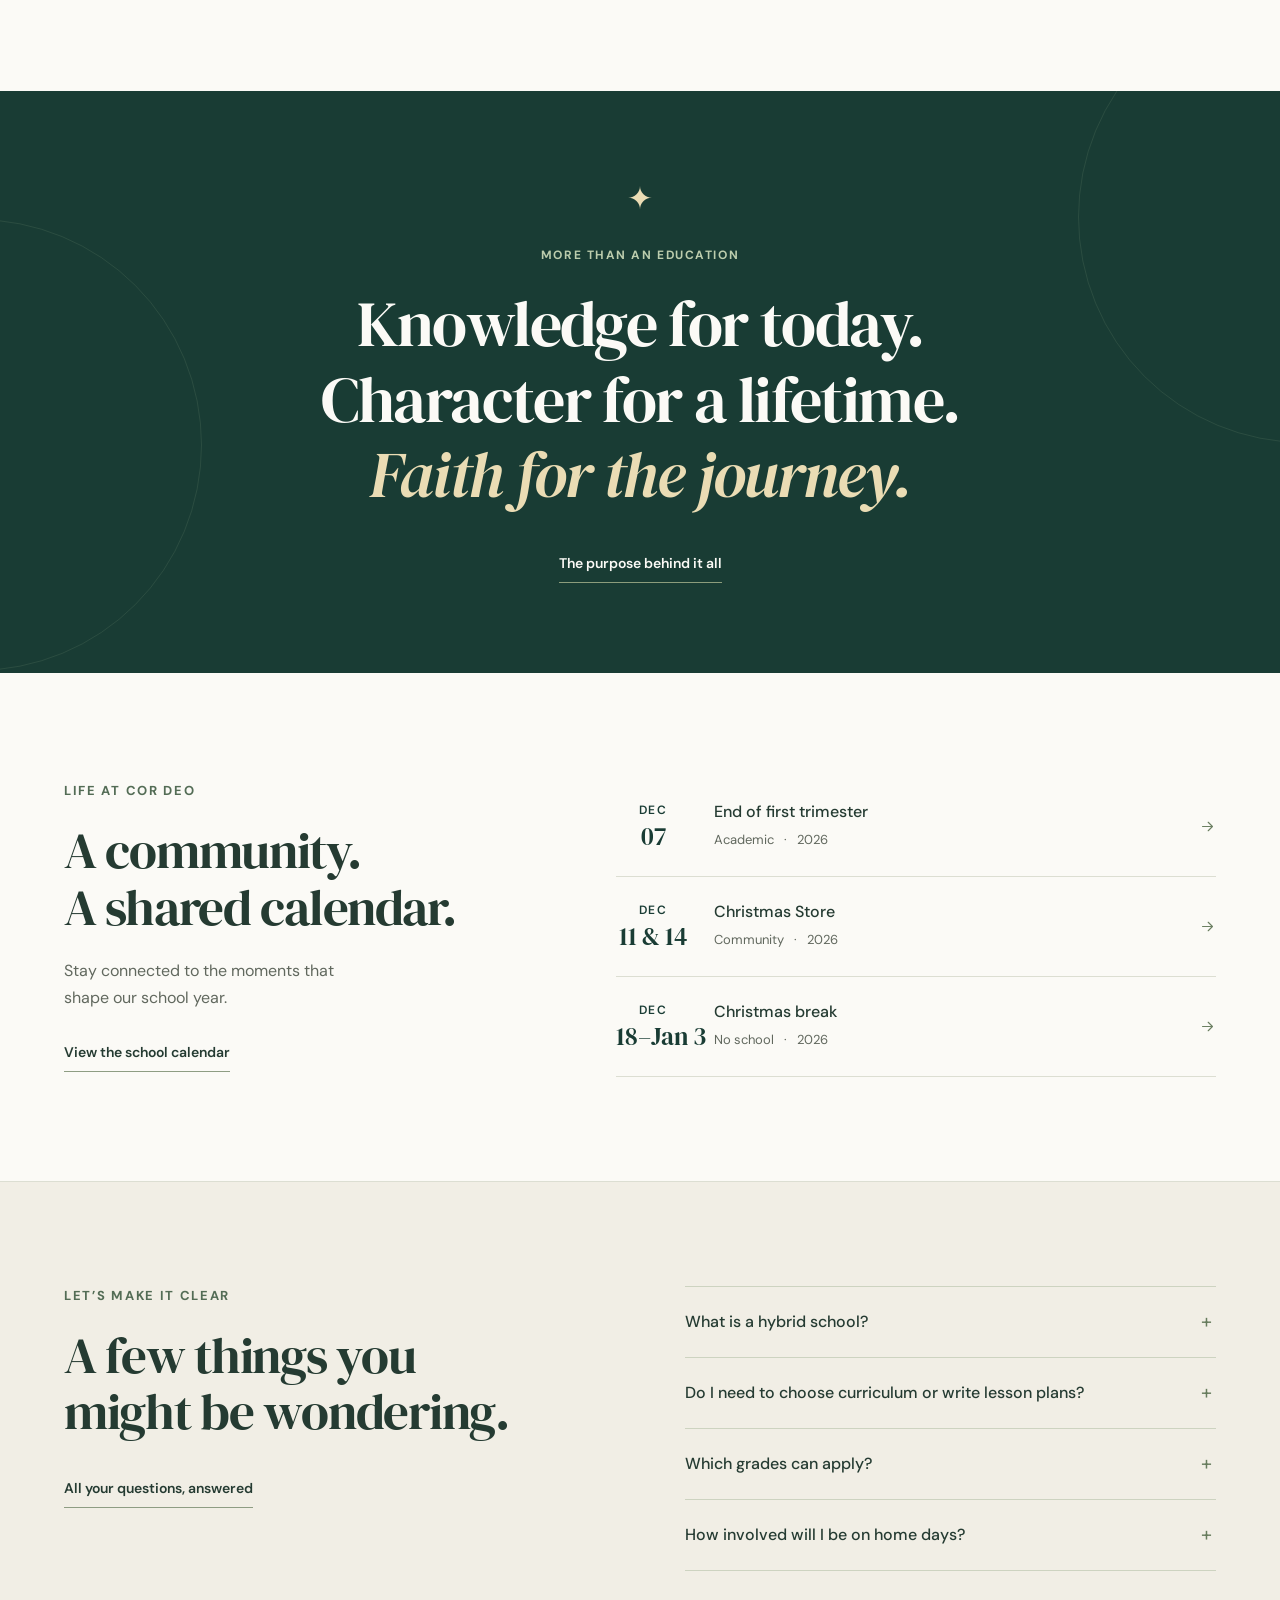
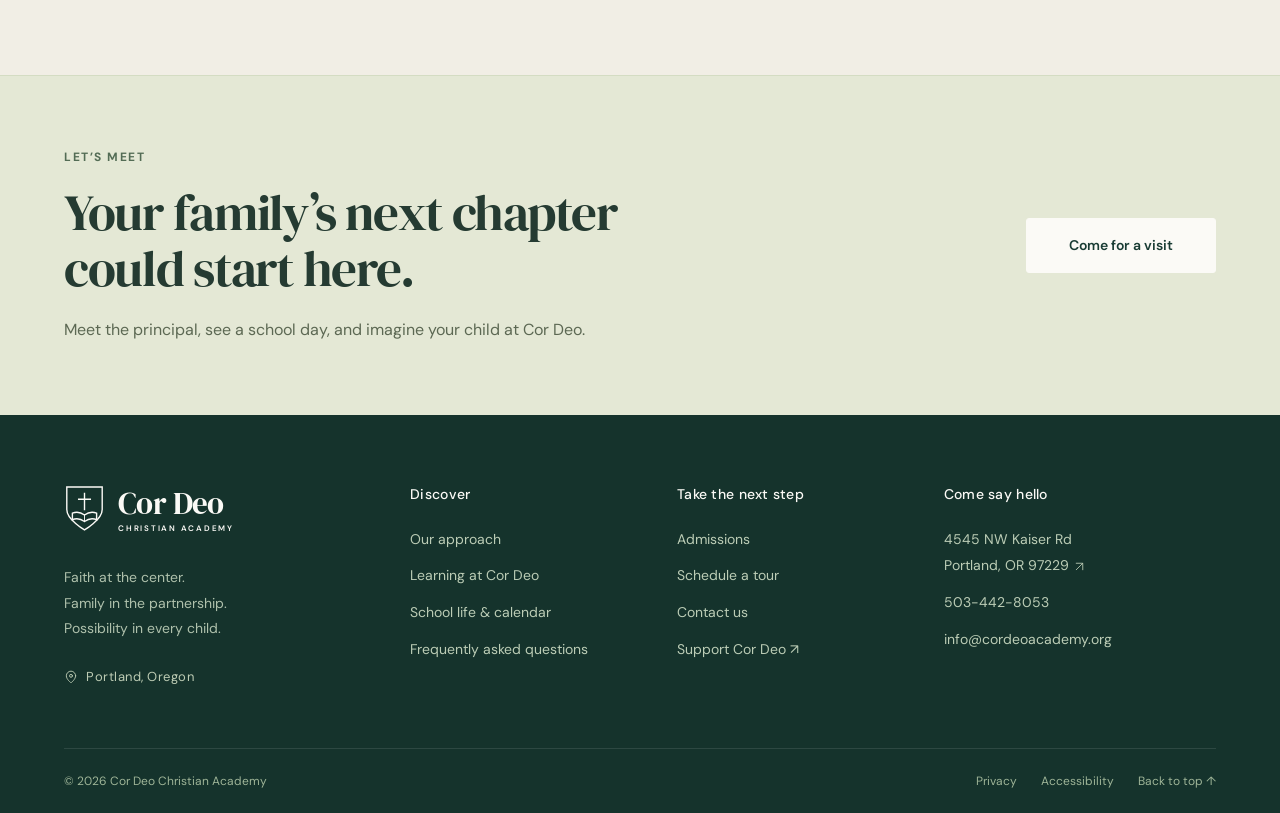
==== commit 62dcca79: "Add files via upload" ====
--- a/index.html
+++ b/index.html
@@ -1,16 +1,26 @@
 <!doctype html>
-<html lang="en" id="top"><head><meta charset="utf-8"><meta name="viewport" content="width=device-width,initial-scale=1"><meta name="theme-color" content="#193c34"><title>Cor Deo Christian Academy | Faith, Family &amp; Learning in Portland</title><meta name="description" content="Discover a Christ-centered K–10 hybrid school in Portland. Three campus days, two parent-guided home days, and a true partnership with your family."><meta property="og:type" content="website"><meta property="og:title" content="Cor Deo Christian Academy | Faith, Family &amp; Learning in Portland"><meta property="og:description" content="Discover a Christ-centered K–10 hybrid school in Portland. Three campus days, two parent-guided home days, and a true partnership with your family."><meta property="og:image" content="assets/social-card.jpg"><meta property="og:image:alt" content="Students at Cor Deo Christian Academy"><meta name="twitter:card" content="summary_large_image"><link rel="icon" href="assets/favicon.svg" type="image/svg+xml"><link rel="stylesheet" href="assets/styles.css"><script src="assets/site.js" defer></script></head>
+<html lang="en" id="top" class="no-js"><head><meta charset="utf-8"><meta name="viewport" content="width=device-width,initial-scale=1"><meta name="theme-color" content="#193c34"><title>Cor Deo Christian Academy | Faith, Family &amp; Learning in Portland</title><meta name="description" content="Discover a Christ-centered K–10 hybrid school in Portland. Three campus days, two parent-guided home days, and a true partnership with your family."><meta property="og:type" content="website"><meta property="og:title" content="Cor Deo Christian Academy | Faith, Family &amp; Learning in Portland"><meta property="og:description" content="Discover a Christ-centered K–10 hybrid school in Portland. Three campus days, two parent-guided home days, and a true partnership with your family."><meta property="og:image" content="https://samytesfa29-hash.github.io/cordeo-academy/assets/social-card.jpg"><meta property="og:image:alt" content="Students at Cor Deo Christian Academy"><meta name="twitter:card" content="summary_large_image"><link rel="icon" href="assets/favicon.svg" type="image/svg+xml"><link rel="stylesheet" href="assets/styles.css"><link rel="stylesheet" href="assets/experience.css"><script src="assets/site.js" defer></script><script src="assets/experience.js" defer></script></head>
 <body><a class="skip-link" href="#main">Skip to content</a>
     <div class="announcement"><div class="container"><span><span class="status-dot"></span> A new chapter starts here.</span><a href="admissions.html">2026–27 enrollment is open <svg class="icon " width="24" height="24" viewBox="0 0 24 24" fill="none" stroke="currentColor" stroke-width="1.6" stroke-linecap="round" stroke-linejoin="round" aria-hidden="true"><path d="M5 12h14m-6-6 6 6-6 6"/></svg></a></div></div>
     <header class="site-header"><div class="container header-inner"><a class="brand" href="index.html" aria-label="Cor Deo Christian Academy home"><svg class="brand-mark" width="43" height="51" viewBox="0 0 44 52" fill="none" aria-hidden="true"><path d="M3 3h38v24c0 11-19 22-19 22S3 38 3 27Z" stroke="currentColor" stroke-width="1.5"/><path d="M22 9v19M15 16h14M9 31c5-2 9-1 13 2 4-3 8-4 13-2v7c-5-2-9-1-13 2-4-3-8-4-13-2Z" stroke="currentColor" stroke-width="1.5"/><path d="M22 33v7" stroke="currentColor"/></svg><span><span class="brand-name">Cor Deo</span><span class="brand-sub">CHRISTIAN ACADEMY</span></span></a>
       <button class="menu-toggle" type="button" aria-controls="main-nav" aria-expanded="false"><span class="menu-lines" aria-hidden="true"></span><span class="menu-label">Menu</span></button>
       <nav id="main-nav" aria-label="Main navigation"><a href="about.html" >Our approach</a><a href="academics.html" >Learning</a><a href="admissions.html" >Admissions</a><a href="community.html" >School life</a><a class="nav-faq" href="faq.html">FAQs</a><a class="button button-small" href="contact.html?reason=tour">Visit our school <svg class="icon " width="24" height="24" viewBox="0 0 24 24" fill="none" stroke="currentColor" stroke-width="1.6" stroke-linecap="round" stroke-linejoin="round" aria-hidden="true"><path d="M6 18 18 6M6 6h12v12"/></svg></a></nav>
     </div></header><main id="main" tabindex="-1">
-<section class="hero"><div class="hero-copy"><div class="hero-copy-inner"><p class="eyebrow light-eyebrow"><span class="tiny-cross" aria-hidden="true">✦</span> FAITH. FAMILY. A BRIGHTER FUTURE.</p><h1>Rooted in faith.<br>Growing <em>together.</em></h1><p>A Christ-centered education.<br>A true partnership with your family.<br>A place for your child to flourish.</p><div class="hero-actions"><a class="button" href="contact.html?reason=tour">Come see Cor Deo <svg class="icon " width="24" height="24" viewBox="0 0 24 24" fill="none" stroke="currentColor" stroke-width="1.6" stroke-linecap="round" stroke-linejoin="round" aria-hidden="true"><path d="M6 18 18 6M6 6h12v12"/></svg></a><a class="hero-text-link" href="about.html">Our approach <svg class="icon " width="24" height="24" viewBox="0 0 24 24" fill="none" stroke="currentColor" stroke-width="1.6" stroke-linecap="round" stroke-linejoin="round" aria-hidden="true"><path d="M5 12h14m-6-6 6 6-6 6"/></svg></a></div><div class="hero-footnote"><span class="hero-line"></span>KINDERGARTEN–10TH GRADE · PORTLAND, OR</div></div></div><div class="hero-photo"><img src="assets/students-at-picnic-table.jpg" alt="Cor Deo students smiling together around a picnic table on campus" width="1500" height="1000" fetchpriority="high"><div class="hero-photo-caption"><span class="caption-line"></span>Real friendships. Shared purpose.</div><div class="round-seal" aria-hidden="true"><span>SCHOOL + HOME</span><svg class="icon " width="24" height="24" viewBox="0 0 24 24" fill="none" stroke="currentColor" stroke-width="1.6" stroke-linecap="round" stroke-linejoin="round" aria-hidden="true"><circle cx="12" cy="12" r="4"/><path d="M12 2v2m0 16v2M2 12h2m16 0h2M5 5l2 2m10 10 2 2M5 19l2-2M17 7l2-2"/></svg><span>BETTER TOGETHER</span></div></div></section>
+<section class="hero editorial-hero">
+<div class="hero-copy"><div class="hero-copy-inner"><p class="eyebrow">A CHRISTIAN SCHOOL. A FAMILY PARTNERSHIP.</p>
+<h1><span class="hero-opening">Rooted in faith.</span> <span class="hero-growing">Growing</span> <em>together.</em></h1>
+<p>A place to belong. A faith to grow in.<br>A school and a family, on the same team.</p>
+<div class="hero-actions"><a class="button" href="contact.html?reason=tour">Come see Cor Deo</a><a class="hero-text-link" href="about.html">Discover our approach</a></div>
+<div class="hero-footnote">KINDERGARTEN–10TH GRADE <span aria-hidden="true">·</span> PORTLAND, OREGON</div></div></div>
+<div class="hero-photo"><span class="hero-ampersand" aria-hidden="true">&amp;</span>
+<img class="hero-main-image" src="assets/students-at-picnic-table.jpg" alt="Cor Deo students gathered around a picnic table, enjoying time together" width="1500" height="1000" fetchpriority="high">
+<figure class="hero-inset"><img src="assets/girls-reading-together.jpg" alt="Two students sharing a book at Cor Deo" width="600" height="450"><figcaption>A little curiosity. A lot of possibility.</figcaption></figure>
+<button class="photo-tour-trigger js-feature" type="button" data-open-tour aria-haspopup="dialog"><span class="tour-grid-icon" aria-hidden="true"><i></i><i></i><i></i><i></i></span><span>A glimpse inside<small>Explore school life</small></span></button>
+<span class="hero-photo-label" aria-hidden="true">THIS IS COR DEO.</span></div></section>
 <div class="fact-strip"><div class="container"><div><svg class="icon " width="24" height="24" viewBox="0 0 24 24" fill="none" stroke="currentColor" stroke-width="1.6" stroke-linecap="round" stroke-linejoin="round" aria-hidden="true"><path d="M12 3v18M5 9h14"/></svg><span>Christ at the center</span></div><div><svg class="icon " width="24" height="24" viewBox="0 0 24 24" fill="none" stroke="currentColor" stroke-width="1.6" stroke-linecap="round" stroke-linejoin="round" aria-hidden="true"><path d="M12 5v15M3 4c4-1 6 0 9 2 3-2 5-3 9-2v14c-4-1-6 0-9 2-3-2-5-3-9-2Z"/></svg><span>3 days on campus</span></div><div><svg class="icon " width="24" height="24" viewBox="0 0 24 24" fill="none" stroke="currentColor" stroke-width="1.6" stroke-linecap="round" stroke-linejoin="round" aria-hidden="true"><path d="m3 11 9-8 9 8M5 10v11h14V10M10 21v-7h4v7"/></svg><span>2 days learning at home</span></div><div><svg class="icon " width="24" height="24" viewBox="0 0 24 24" fill="none" stroke="currentColor" stroke-width="1.6" stroke-linecap="round" stroke-linejoin="round" aria-hidden="true"><circle cx="9" cy="7" r="3"/><path d="M3 21v-3a6 6 0 0 1 12 0v3M16 4a3 3 0 0 1 0 6m3 11v-3a6 6 0 0 0-2-4"/></svg><span>One connected community</span></div></div></div>
-<section class="section welcome"><div class="container split"><div class="image-composition"><img src="assets/girls-reading-together.jpg" alt="Two Cor Deo students enjoying a book together" width="900" height="900" loading="lazy"><div class="image-note"><span class="note-symbol">&</span><span>A school and a family.<br><strong>On the same team.</strong></span></div><span class="image-index">01 / THE COR DEO DIFFERENCE</span></div><div class="section-copy"><p class="eyebrow">A DIFFERENT WAY TO DO SCHOOL</p><h2>The best of school.<br>The heart of home.</h2><p class="lead">You don’t have to choose between a strong school community and a meaningful role in your child’s education.</p><p>At Cor Deo, teachers and parents work together. Classroom learning on Monday, Wednesday, and Friday connects with teacher-planned lessons at home on Tuesday and Thursday.</p><p>One shared purpose: helping children grow in knowledge, character, and faith in Jesus Christ.</p><a class="text-link" href="about.html">Meet your new kind of school <svg class="icon " width="24" height="24" viewBox="0 0 24 24" fill="none" stroke="currentColor" stroke-width="1.6" stroke-linecap="round" stroke-linejoin="round" aria-hidden="true"><path d="M5 12h14m-6-6 6 6-6 6"/></svg></a></div></div></section>
+<section class="section welcome"><div class="container split"><div class="image-composition"><img src="assets/girls-reading-together.jpg" alt="Two Cor Deo students enjoying a book together" width="900" height="900" loading="lazy"><div class="image-note"><span class="note-symbol">&</span><span>A school and a family.<br><strong>On the same team.</strong></span></div></div><div class="section-copy"><p class="eyebrow">A DIFFERENT WAY TO DO SCHOOL</p><h2>The best of school.<br>The heart of home.</h2><p class="lead">You don’t have to choose between a strong school community and a meaningful role in your child’s education.</p><p>At Cor Deo, teachers and parents work together. Classroom learning on Monday, Wednesday, and Friday connects with teacher-planned lessons at home on Tuesday and Thursday.</p><p>One shared purpose: helping children grow in knowledge, character, and faith in Jesus Christ.</p><a class="text-link" href="about.html">Meet your new kind of school <svg class="icon " width="24" height="24" viewBox="0 0 24 24" fill="none" stroke="currentColor" stroke-width="1.6" stroke-linecap="round" stroke-linejoin="round" aria-hidden="true"><path d="M5 12h14m-6-6 6 6-6 6"/></svg></a></div></div></section>
 <section class="section rhythm-section"><div class="container"><div class="section-heading"><div><p class="eyebrow">FIVE DAYS. ONE PARTNERSHIP.</p><h2>A rhythm that brings<br>learning to life.</h2></div><p>Expert teaching. Intentional home days.<br>Explore a week at Cor Deo.</p></div><div class="week-widget" data-week-widget><div class="week-tabs" role="tablist" aria-label="Explore the school week"><button type="button" role="tab" id="day-0" aria-selected="true" aria-controls="day-panel-0" tabindex="0"><span>Mon</span><span class="day-dot "></span><small>Campus</small></button><button type="button" role="tab" id="day-1" aria-selected="false" aria-controls="day-panel-1" tabindex="-1"><span>Tue</span><span class="day-dot home-dot"></span><small>Home</small></button><button type="button" role="tab" id="day-2" aria-selected="false" aria-controls="day-panel-2" tabindex="-1"><span>Wed</span><span class="day-dot "></span><small>Campus</small></button><button type="button" role="tab" id="day-3" aria-selected="false" aria-controls="day-panel-3" tabindex="-1"><span>Thu</span><span class="day-dot home-dot"></span><small>Home</small></button><button type="button" role="tab" id="day-4" aria-selected="false" aria-controls="day-panel-4" tabindex="-1"><span>Fri</span><span class="day-dot "></span><small>Campus</small></button></div><div class="week-panel" id="day-panel-0" role="tabpanel" aria-labelledby="day-0" tabindex="0" ><div class="week-panel-copy"><span class="icon-box"><svg class="icon " width="24" height="24" viewBox="0 0 24 24" fill="none" stroke="currentColor" stroke-width="1.6" stroke-linecap="round" stroke-linejoin="round" aria-hidden="true"><path d="M12 5v15M3 4c4-1 6 0 9 2 3-2 5-3 9-2v14c-4-1-6 0-9 2-3-2-5-3-9-2Z"/></svg></span><p class="eyebrow">MONDAY · ON CAMPUS</p><h3>Together on campus.</h3><p>A new week begins with classroom instruction, shared learning, and a Christian perspective woven into the school day.</p><a class="text-link" href="about.html">Get to know the model <svg class="icon " width="24" height="24" viewBox="0 0 24 24" fill="none" stroke="currentColor" stroke-width="1.6" stroke-linecap="round" stroke-linejoin="round" aria-hidden="true"><path d="M5 12h14m-6-6 6 6-6 6"/></svg></a></div><img src="assets/classroom-lesson.jpg" alt="A teacher leading a lesson in a Cor Deo classroom" width="720" height="520" loading="lazy"></div><div class="week-panel" id="day-panel-1" role="tabpanel" aria-labelledby="day-1" tabindex="0" hidden><div class="week-panel-copy"><span class="icon-box"><svg class="icon " width="24" height="24" viewBox="0 0 24 24" fill="none" stroke="currentColor" stroke-width="1.6" stroke-linecap="round" stroke-linejoin="round" aria-hidden="true"><path d="m3 11 9-8 9 8M5 10v11h14V10M10 21v-7h4v7"/></svg></span><p class="eyebrow">TUESDAY · AT HOME</p><h3>Learning comes home.</h3><p>Follow the assignments prepared by your child’s teachers. You provide guidance and encouragement; the school provides the plan.</p><a class="text-link" href="about.html">Get to know the model <svg class="icon " width="24" height="24" viewBox="0 0 24 24" fill="none" stroke="currentColor" stroke-width="1.6" stroke-linecap="round" stroke-linejoin="round" aria-hidden="true"><path d="M5 12h14m-6-6 6 6-6 6"/></svg></a></div><img src="assets/girls-reading-together.jpg" alt="Cor Deo students reading together" width="720" height="520" loading="lazy"></div><div class="week-panel" id="day-panel-2" role="tabpanel" aria-labelledby="day-2" tabindex="0" hidden><div class="week-panel-copy"><span class="icon-box"><svg class="icon " width="24" height="24" viewBox="0 0 24 24" fill="none" stroke="currentColor" stroke-width="1.6" stroke-linecap="round" stroke-linejoin="round" aria-hidden="true"><path d="M12 5v15M3 4c4-1 6 0 9 2 3-2 5-3 9-2v14c-4-1-6 0-9 2-3-2-5-3-9-2Z"/></svg></span><p class="eyebrow">WEDNESDAY · ON CAMPUS</p><h3>Reconnect. Ask. Discover.</h3><p>Back in the classroom, students learn with their teachers and peers, then take their next assignments home.</p><a class="text-link" href="about.html">Get to know the model <svg class="icon " width="24" height="24" viewBox="0 0 24 24" fill="none" stroke="currentColor" stroke-width="1.6" stroke-linecap="round" stroke-linejoin="round" aria-hidden="true"><path d="M5 12h14m-6-6 6 6-6 6"/></svg></a></div><img src="assets/classroom-lesson.jpg" alt="Students learning in a Cor Deo classroom" width="720" height="520" loading="lazy"></div><div class="week-panel" id="day-panel-3" role="tabpanel" aria-labelledby="day-3" tabindex="0" hidden><div class="week-panel-copy"><span class="icon-box"><svg class="icon " width="24" height="24" viewBox="0 0 24 24" fill="none" stroke="currentColor" stroke-width="1.6" stroke-linecap="round" stroke-linejoin="round" aria-hidden="true"><path d="m3 11 9-8 9 8M5 10v11h14V10M10 21v-7h4v7"/></svg></span><p class="eyebrow">THURSDAY · AT HOME</p><h3>Room to grow, together.</h3><p>Another teacher-planned home day gives your child time to practice and gives you an active part in their education.</p><a class="text-link" href="about.html">Get to know the model <svg class="icon " width="24" height="24" viewBox="0 0 24 24" fill="none" stroke="currentColor" stroke-width="1.6" stroke-linecap="round" stroke-linejoin="round" aria-hidden="true"><path d="M5 12h14m-6-6 6 6-6 6"/></svg></a></div><img src="assets/girls-reading-together.jpg" alt="Students sharing a book" width="720" height="520" loading="lazy"></div><div class="week-panel" id="day-panel-4" role="tabpanel" aria-labelledby="day-4" tabindex="0" hidden><div class="week-panel-copy"><span class="icon-box"><svg class="icon " width="24" height="24" viewBox="0 0 24 24" fill="none" stroke="currentColor" stroke-width="1.6" stroke-linecap="round" stroke-linejoin="round" aria-hidden="true"><circle cx="9" cy="7" r="3"/><path d="M3 21v-3a6 6 0 0 1 12 0v3M16 4a3 3 0 0 1 0 6m3 11v-3a6 6 0 0 0-2-4"/></svg></span><p class="eyebrow">FRIDAY · ON CAMPUS</p><h3>Finish the week in community.</h3><p>Students return to campus for classroom learning and time together before the weekend.</p><a class="text-link" href="about.html">Get to know the model <svg class="icon " width="24" height="24" viewBox="0 0 24 24" fill="none" stroke="currentColor" stroke-width="1.6" stroke-linecap="round" stroke-linejoin="round" aria-hidden="true"><path d="M5 12h14m-6-6 6 6-6 6"/></svg></a></div><img src="assets/students-at-picnic-table.jpg" alt="Cor Deo students gathered at an outdoor picnic table" width="720" height="520" loading="lazy"></div></div><noscript><p class="notice">Campus days: Monday, Wednesday, Friday. Home days: Tuesday, Thursday. <a href="about.html">Read how the week works.</a></p></noscript></div></section>
-<section class="section learning-section"><div class="container"><div class="section-heading"><div><p class="eyebrow">ROOM TO GROW</p><h2>Big possibilities.<br>Every step of the way.</h2></div><a class="text-link" href="academics.html">Explore learning <svg class="icon " width="24" height="24" viewBox="0 0 24 24" fill="none" stroke="currentColor" stroke-width="1.6" stroke-linecap="round" stroke-linejoin="round" aria-hidden="true"><path d="M5 12h14m-6-6 6 6-6 6"/></svg></a></div><div class="grade-cards"><a class="grade-card" href="academics.html#early-years"><span class="grade-number">01</span><svg class="icon " width="24" height="24" viewBox="0 0 24 24" fill="none" stroke="currentColor" stroke-width="1.6" stroke-linecap="round" stroke-linejoin="round" aria-hidden="true"><circle cx="12" cy="12" r="4"/><path d="M12 2v2m0 16v2M2 12h2m16 0h2M5 5l2 2m10 10 2 2M5 19l2-2M17 7l2-2"/></svg><p class="eyebrow">KINDERGARTEN–2ND</p><h3>A joyful beginning.</h3><p>Build early learning habits with teachers and parents alongside your child.</p><span class="card-bottom">The early years <svg class="icon " width="24" height="24" viewBox="0 0 24 24" fill="none" stroke="currentColor" stroke-width="1.6" stroke-linecap="round" stroke-linejoin="round" aria-hidden="true"><path d="M5 12h14m-6-6 6 6-6 6"/></svg></span></a><a class="grade-card" href="academics.html#elementary"><span class="grade-number">02</span><svg class="icon " width="24" height="24" viewBox="0 0 24 24" fill="none" stroke="currentColor" stroke-width="1.6" stroke-linecap="round" stroke-linejoin="round" aria-hidden="true"><path d="M12 5v15M3 4c4-1 6 0 9 2 3-2 5-3 9-2v14c-4-1-6 0-9 2-3-2-5-3-9-2Z"/></svg><p class="eyebrow">3RD–6TH GRADE</p><h3>Curiosity takes root.</h3><p>Make connections, practice new skills, and grow more confident in learning.</p><span class="card-bottom">Growing foundations <svg class="icon " width="24" height="24" viewBox="0 0 24 24" fill="none" stroke="currentColor" stroke-width="1.6" stroke-linecap="round" stroke-linejoin="round" aria-hidden="true"><path d="M5 12h14m-6-6 6 6-6 6"/></svg></span></a><a class="grade-card" href="academics.html#upper-grades"><span class="grade-number">03</span><svg class="icon " width="24" height="24" viewBox="0 0 24 24" fill="none" stroke="currentColor" stroke-width="1.6" stroke-linecap="round" stroke-linejoin="round" aria-hidden="true"><path d="M6 18 18 6M6 6h12v12"/></svg><p class="eyebrow">7TH–10TH GRADE</p><h3>Ready for what’s next.</h3><p>Take greater ownership of schoolwork with continued guidance and support.</p><span class="card-bottom">The next chapter <svg class="icon " width="24" height="24" viewBox="0 0 24 24" fill="none" stroke="currentColor" stroke-width="1.6" stroke-linecap="round" stroke-linejoin="round" aria-hidden="true"><path d="M5 12h14m-6-6 6 6-6 6"/></svg></span></a></div></div></section>
+<section class="section learning-section"><div class="container"><div class="section-heading"><div><p class="eyebrow">ROOM TO GROW</p><h2>Big possibilities.<br>Every step of the way.</h2></div><a class="text-link" href="academics.html">Explore learning <svg class="icon " width="24" height="24" viewBox="0 0 24 24" fill="none" stroke="currentColor" stroke-width="1.6" stroke-linecap="round" stroke-linejoin="round" aria-hidden="true"><path d="M5 12h14m-6-6 6 6-6 6"/></svg></a></div><div class="grade-cards"><a class="grade-card" href="academics.html#early-years"><svg class="icon " width="24" height="24" viewBox="0 0 24 24" fill="none" stroke="currentColor" stroke-width="1.6" stroke-linecap="round" stroke-linejoin="round" aria-hidden="true"><circle cx="12" cy="12" r="4"/><path d="M12 2v2m0 16v2M2 12h2m16 0h2M5 5l2 2m10 10 2 2M5 19l2-2M17 7l2-2"/></svg><p class="eyebrow">KINDERGARTEN–2ND</p><h3>A joyful beginning.</h3><p>Build early learning habits with teachers and parents alongside your child.</p><span class="card-bottom">The early years <svg class="icon " width="24" height="24" viewBox="0 0 24 24" fill="none" stroke="currentColor" stroke-width="1.6" stroke-linecap="round" stroke-linejoin="round" aria-hidden="true"><path d="M5 12h14m-6-6 6 6-6 6"/></svg></span></a><a class="grade-card" href="academics.html#elementary"><svg class="icon " width="24" height="24" viewBox="0 0 24 24" fill="none" stroke="currentColor" stroke-width="1.6" stroke-linecap="round" stroke-linejoin="round" aria-hidden="true"><path d="M12 5v15M3 4c4-1 6 0 9 2 3-2 5-3 9-2v14c-4-1-6 0-9 2-3-2-5-3-9-2Z"/></svg><p class="eyebrow">3RD–6TH GRADE</p><h3>Curiosity takes root.</h3><p>Make connections, practice new skills, and grow more confident in learning.</p><span class="card-bottom">Growing foundations <svg class="icon " width="24" height="24" viewBox="0 0 24 24" fill="none" stroke="currentColor" stroke-width="1.6" stroke-linecap="round" stroke-linejoin="round" aria-hidden="true"><path d="M5 12h14m-6-6 6 6-6 6"/></svg></span></a><a class="grade-card" href="academics.html#upper-grades"><svg class="icon " width="24" height="24" viewBox="0 0 24 24" fill="none" stroke="currentColor" stroke-width="1.6" stroke-linecap="round" stroke-linejoin="round" aria-hidden="true"><path d="M6 18 18 6M6 6h12v12"/></svg><p class="eyebrow">7TH–10TH GRADE</p><h3>Ready for what’s next.</h3><p>Take greater ownership of schoolwork with continued guidance and support.</p><span class="card-bottom">The next chapter <svg class="icon " width="24" height="24" viewBox="0 0 24 24" fill="none" stroke="currentColor" stroke-width="1.6" stroke-linecap="round" stroke-linejoin="round" aria-hidden="true"><path d="M5 12h14m-6-6 6 6-6 6"/></svg></span></a></div></div></section>
 <section class="mission-band"><div class="container"><span class="mission-symbol" aria-hidden="true">✦</span><p class="eyebrow">MORE THAN AN EDUCATION</p><h2>Knowledge for today.<br>Character for a lifetime.<br><em>Faith for the journey.</em></h2><a class="text-link light-link" href="about.html#our-purpose">The purpose behind it all <svg class="icon " width="24" height="24" viewBox="0 0 24 24" fill="none" stroke="currentColor" stroke-width="1.6" stroke-linecap="round" stroke-linejoin="round" aria-hidden="true"><path d="M5 12h14m-6-6 6 6-6 6"/></svg></a></div></section>
 <section class="section"><div class="container dates-preview"><div><p class="eyebrow">LIFE AT COR DEO</p><h2>A community.<br>A shared calendar.</h2><p>Stay connected to the moments that shape our school year.</p><a class="text-link" href="community.html#calendar">View the school calendar <svg class="icon " width="24" height="24" viewBox="0 0 24 24" fill="none" stroke="currentColor" stroke-width="1.6" stroke-linecap="round" stroke-linejoin="round" aria-hidden="true"><path d="M5 12h14m-6-6 6 6-6 6"/></svg></a></div><div class="event-list" data-upcoming><article class="event-row" data-event-date="2026-09-08" data-event-end="2026-09-08" data-event-type="Community"><div class="event-date"><span>SEP</span><strong>08</strong></div><div class="event-info"><h3>Family orientation</h3><p>Community <span>·</span> 2026</p></div><svg class="icon " width="24" height="24" viewBox="0 0 24 24" fill="none" stroke="currentColor" stroke-width="1.6" stroke-linecap="round" stroke-linejoin="round" aria-hidden="true"><path d="M5 12h14m-6-6 6 6-6 6"/></svg></article><article class="event-row" data-event-date="2026-09-09" data-event-end="2026-09-09" data-event-type="School day"><div class="event-date"><span>SEP</span><strong>09</strong></div><div class="event-info"><h3>First day of school</h3><p>School day <span>·</span> 2026</p></div><svg class="icon " width="24" height="24" viewBox="0 0 24 24" fill="none" stroke="currentColor" stroke-width="1.6" stroke-linecap="round" stroke-linejoin="round" aria-hidden="true"><path d="M5 12h14m-6-6 6 6-6 6"/></svg></article><article class="event-row" data-event-date="2026-10-02" data-event-end="2026-10-02" data-event-type="Community"><div class="event-date"><span>OCT</span><strong>02</strong></div><div class="event-info"><h3>Annual Walk-A-Thon</h3><p>Community <span>·</span> 2026</p></div><svg class="icon " width="24" height="24" viewBox="0 0 24 24" fill="none" stroke="currentColor" stroke-width="1.6" stroke-linecap="round" stroke-linejoin="round" aria-hidden="true"><path d="M5 12h14m-6-6 6 6-6 6"/></svg></article><article class="event-row" data-event-date="2026-10-07" data-event-end="2026-10-07" data-event-type="Community"><div class="event-date"><span>OCT</span><strong>07</strong></div><div class="event-info"><h3>Picture day</h3><p>Community <span>·</span> 2026</p></div><svg class="icon " width="24" height="24" viewBox="0 0 24 24" fill="none" stroke="currentColor" stroke-width="1.6" stroke-linecap="round" stroke-linejoin="round" aria-hidden="true"><path d="M5 12h14m-6-6 6 6-6 6"/></svg></article><article class="event-row" data-event-date="2026-10-12" data-event-end="2026-10-16" data-event-type="No school"><div class="event-date"><span>OCT</span><strong>12–16</strong></div><div class="event-info"><h3>Fall break</h3><p>No school <span>·</span> 2026</p></div><svg class="icon " width="24" height="24" viewBox="0 0 24 24" fill="none" stroke="currentColor" stroke-width="1.6" stroke-linecap="round" stroke-linejoin="round" aria-hidden="true"><path d="M5 12h14m-6-6 6 6-6 6"/></svg></article><article class="event-row" data-event-date="2026-11-11" data-event-end="2026-11-11" data-event-type="No school"><div class="event-date"><span>NOV</span><strong>11</strong></div><div class="event-info"><h3>Veterans Day</h3><p>No school <span>·</span> 2026</p></div><svg class="icon " width="24" height="24" viewBox="0 0 24 24" fill="none" stroke="currentColor" stroke-width="1.6" stroke-linecap="round" stroke-linejoin="round" aria-hidden="true"><path d="M5 12h14m-6-6 6 6-6 6"/></svg></article><article class="event-row" data-event-date="2026-11-23" data-event-end="2026-11-27" data-event-type="No school"><div class="event-date"><span>NOV</span><strong>23–27</strong></div><div class="event-info"><h3>Thanksgiving break</h3><p>No school <span>·</span> 2026</p></div><svg class="icon " width="24" height="24" viewBox="0 0 24 24" fill="none" stroke="currentColor" stroke-width="1.6" stroke-linecap="round" stroke-linejoin="round" aria-hidden="true"><path d="M5 12h14m-6-6 6 6-6 6"/></svg></article><article class="event-row" data-event-date="2026-12-07" data-event-end="2026-12-07" data-event-type="Academic"><div class="event-date"><span>DEC</span><strong>07</strong></div><div class="event-info"><h3>End of first trimester</h3><p>Academic <span>·</span> 2026</p></div><svg class="icon " width="24" height="24" viewBox="0 0 24 24" fill="none" stroke="currentColor" stroke-width="1.6" stroke-linecap="round" stroke-linejoin="round" aria-hidden="true"><path d="M5 12h14m-6-6 6 6-6 6"/></svg></article><article class="event-row" data-event-date="2026-12-11" data-event-end="2026-12-14" data-event-type="Community"><div class="event-date"><span>DEC</span><strong>11 & 14</strong></div><div class="event-info"><h3>Christmas Store</h3><p>Community <span>·</span> 2026</p></div><svg class="icon " width="24" height="24" viewBox="0 0 24 24" fill="none" stroke="currentColor" stroke-width="1.6" stroke-linecap="round" stroke-linejoin="round" aria-hidden="true"><path d="M5 12h14m-6-6 6 6-6 6"/></svg></article><article class="event-row" data-event-date="2026-12-18" data-event-end="2027-01-03" data-event-type="No school"><div class="event-date"><span>DEC</span><strong>18–Jan 3</strong></div><div class="event-info"><h3>Christmas break</h3><p>No school <span>·</span> 2026</p></div><svg class="icon " width="24" height="24" viewBox="0 0 24 24" fill="none" stroke="currentColor" stroke-width="1.6" stroke-linecap="round" stroke-linejoin="round" aria-hidden="true"><path d="M5 12h14m-6-6 6 6-6 6"/></svg></article><article class="event-row" data-event-date="2027-01-18" data-event-end="2027-01-18" data-event-type="No school"><div class="event-date"><span>JAN</span><strong>18</strong></div><div class="event-info"><h3>Martin Luther King Jr. Day</h3><p>No school <span>·</span> 2027</p></div><svg class="icon " width="24" height="24" viewBox="0 0 24 24" fill="none" stroke="currentColor" stroke-width="1.6" stroke-linecap="round" stroke-linejoin="round" aria-hidden="true"><path d="M5 12h14m-6-6 6 6-6 6"/></svg></article><article class="event-row" data-event-date="2027-02-15" data-event-end="2027-02-15" data-event-type="No school"><div class="event-date"><span>FEB</span><strong>15</strong></div><div class="event-info"><h3>Presidents’ Day</h3><p>No school <span>·</span> 2027</p></div><svg class="icon " width="24" height="24" viewBox="0 0 24 24" fill="none" stroke="currentColor" stroke-width="1.6" stroke-linecap="round" stroke-linejoin="round" aria-hidden="true"><path d="M5 12h14m-6-6 6 6-6 6"/></svg></article><article class="event-row" data-event-date="2027-03-08" data-event-end="2027-03-08" data-event-type="Academic"><div class="event-date"><span>MAR</span><strong>08</strong></div><div class="event-info"><h3>End of second trimester</h3><p>Academic <span>·</span> 2027</p></div><svg class="icon " width="24" height="24" viewBox="0 0 24 24" fill="none" stroke="currentColor" stroke-width="1.6" stroke-linecap="round" stroke-linejoin="round" aria-hidden="true"><path d="M5 12h14m-6-6 6 6-6 6"/></svg></article><article class="event-row" data-event-date="2027-03-15" data-event-end="2027-03-15" data-event-type="No school"><div class="event-date"><span>MAR</span><strong>15</strong></div><div class="event-info"><h3>Staff development day</h3><p>No school <span>·</span> 2027</p></div><svg class="icon " width="24" height="24" viewBox="0 0 24 24" fill="none" stroke="currentColor" stroke-width="1.6" stroke-linecap="round" stroke-linejoin="round" aria-hidden="true"><path d="M5 12h14m-6-6 6 6-6 6"/></svg></article><article class="event-row" data-event-date="2027-03-22" data-event-end="2027-03-26" data-event-type="No school"><div class="event-date"><span>MAR</span><strong>22–26</strong></div><div class="event-info"><h3>Spring break</h3><p>No school <span>·</span> 2027</p></div><svg class="icon " width="24" height="24" viewBox="0 0 24 24" fill="none" stroke="currentColor" stroke-width="1.6" stroke-linecap="round" stroke-linejoin="round" aria-hidden="true"><path d="M5 12h14m-6-6 6 6-6 6"/></svg></article><article class="event-row" data-event-date="2027-05-31" data-event-end="2027-05-31" data-event-type="No school"><div class="event-date"><span>MAY</span><strong>31</strong></div><div class="event-info"><h3>Memorial Day</h3><p>No school <span>·</span> 2027</p></div><svg class="icon " width="24" height="24" viewBox="0 0 24 24" fill="none" stroke="currentColor" stroke-width="1.6" stroke-linecap="round" stroke-linejoin="round" aria-hidden="true"><path d="M5 12h14m-6-6 6 6-6 6"/></svg></article><article class="event-row" data-event-date="2027-06-04" data-event-end="2027-06-04" data-event-type="Half day"><div class="event-date"><span>JUN</span><strong>04</strong></div><div class="event-info"><h3>Last day of school</h3><p>Half day <span>·</span> 2027</p></div><svg class="icon " width="24" height="24" viewBox="0 0 24 24" fill="none" stroke="currentColor" stroke-width="1.6" stroke-linecap="round" stroke-linejoin="round" aria-hidden="true"><path d="M5 12h14m-6-6 6 6-6 6"/></svg></article></div></div></section>
 <section class="section faq-preview"><div class="container split"><div><p class="eyebrow">LET’S MAKE IT CLEAR</p><h2>A few things you<br>might be wondering.</h2><a class="text-link" href="faq.html">All your questions, answered <svg class="icon " width="24" height="24" viewBox="0 0 24 24" fill="none" stroke="currentColor" stroke-width="1.6" stroke-linecap="round" stroke-linejoin="round" aria-hidden="true"><path d="M5 12h14m-6-6 6 6-6 6"/></svg></a></div><div class="faq-list"><details name="questions"><summary>What is a hybrid school?<span class="plus" aria-hidden="true">+</span></summary><div class="answer"><p>It combines classroom instruction with parent-guided learning at home. Cor Deo students attend campus on Monday, Wednesday, and Friday. On Tuesday and Thursday, they complete teacher-planned work with their parents.</p></div></details><details name="questions"><summary>Do I need to choose curriculum or write lesson plans?<span class="plus" aria-hidden="true">+</span></summary><div class="answer"><p>No. Cor Deo provides the curriculum, lesson plans, and home-day assignments. Parents guide the work at home and stay in touch with teachers. Some grading is shared, depending on the grade and subject.</p></div></details><details name="questions"><summary>Which grades can apply?<span class="plus" aria-hidden="true">+</span></summary><div class="answer"><p>The school advertises enrollment for kindergarten through 10th grade. Contact the office about current openings, grade placement, and the classes available for your child.</p></div></details><details name="questions"><summary>How involved will I be on home days?<span class="plus" aria-hidden="true">+</span></summary><div class="answer"><p>Younger students need hands-on guidance. Older students work with increasing independence. Your role includes helping your child stay organized, understanding the assignments, and following through. <a href="about.html#home-days">See the home-day guide.</a></p></div></details></div></div></section>
@@ -19,4 +29,9 @@
       <div><h2>Discover</h2><a href="about.html">Our approach</a><a href="academics.html">Learning at Cor Deo</a><a href="community.html">School life & calendar</a><a href="faq.html">Frequently asked questions</a></div>
       <div><h2>Take the next step</h2><a href="admissions.html">Admissions</a><a href="contact.html?reason=tour">Schedule a tour</a><a href="contact.html">Contact us</a><a href="https://www.cordeoacademy.org/donate" target="_blank" rel="noopener noreferrer">Support Cor Deo ↗</a></div>
       <div><h2>Come say hello</h2><a href="https://www.google.com/maps/search/?api=1&query=4545+NW+Kaiser+Rd+Portland+OR+97229" target="_blank" rel="noopener noreferrer">4545 NW Kaiser Rd<br>Portland, OR 97229 <svg class="icon " width="24" height="24" viewBox="0 0 24 24" fill="none" stroke="currentColor" stroke-width="1.6" stroke-linecap="round" stroke-linejoin="round" aria-hidden="true"><path d="M6 18 18 6M6 6h12v12"/></svg></a><a href="tel:+15034428053">503-442-8053</a><a href="mailto:info@cordeoacademy.org">info@cordeoacademy.org</a></div>
-    </div><div class="container footer-bottom"><span>© <span data-year>2026</span> Cor Deo Christian Academy</span><div><a href="privacy.html">Privacy</a><a href="accessibility.html">Accessibility</a><a href="#top">Back to top ↑</a></div></div></footer></body></html>+    </div><div class="container footer-bottom"><span>© <span data-year>2026</span> Cor Deo Christian Academy</span><div><a href="privacy.html">Privacy</a><a href="accessibility.html">Accessibility</a><a href="#top">Back to top ↑</a></div></div></footer><dialog class="photo-tour" id="photo-tour" aria-labelledby="tour-title" aria-describedby="tour-description">
+<div class="tour-header"><div><p class="eyebrow">REAL PEOPLE. EVERYDAY MOMENTS.</p><h2 id="tour-title">A glimpse inside Cor Deo.</h2></div><button class="close-tour" type="button" data-close-tour aria-label="Close photo tour">Close <span aria-hidden="true">×</span></button></div>
+<p id="tour-description" class="tour-description">Meet the community through photographs of school life. Use Previous and Next, or the arrow keys, to explore.</p>
+<figure class="tour-scene"><img id="tour-image" src="assets/students-at-picnic-table.jpg" alt="Students sharing time together at a school picnic table" width="1500" height="1000"><figcaption><span class="eyebrow" id="tour-category">A PLACE TO BELONG</span><h3 id="tour-caption">The people make the place.</h3><p id="tour-story">Shared days become shared memories. Get a glimpse of the community your child could be part of.</p></figcaption></figure>
+<div class="tour-controls"><button type="button" data-tour-previous>Previous</button><p id="tour-position" role="status" aria-live="polite" aria-atomic="true">Photo 1 of 5</p><button type="button" data-tour-next>Next</button></div>
+<div class="tour-bottom"><p>Photographs from the Cor Deo school community.</p><a href="contact.html?reason=tour" class="button">Experience it in person</a></div></dialog></body></html>
--- a/assets/styles.css
+++ b/assets/styles.css
@@ -0,0 +1,36 @@
+/* Cor Deo — an intentionally simple, framework-free website. */
+@font-face{font-family:DM Sans;src:url('fonts/dm-sans-400.ttf') format('truetype');font-weight:400;font-display:swap}
+@font-face{font-family:DM Sans;src:url('fonts/dm-sans-500.ttf') format('truetype');font-weight:500;font-display:swap}
+@font-face{font-family:DM Sans;src:url('fonts/dm-sans-600.ttf') format('truetype');font-weight:600;font-display:swap}
+@font-face{font-family:DM Sans;src:url('fonts/dm-sans-700.ttf') format('truetype');font-weight:700;font-display:swap}
+@font-face{font-family:DM Serif Display;src:url('fonts/dm-serif-regular.ttf') format('truetype');font-weight:400;font-display:swap}
+@font-face{font-family:DM Serif Display;src:url('fonts/dm-serif-italic.ttf') format('truetype');font-weight:400;font-style:italic;font-display:swap}
+:root{--pine:#193c34;--deep:#15332c;--ink:#253b32;--muted:#61685e;--paper:#faf8f1;--cream:#f1eee4;--sage:#e8eddf;--gold:#eadcb4;--rust:#b95234;--rust-dark:#9e4028;--line:#dcded2;--white:#fffefa;--serif:'DM Serif Display',Georgia,'Times New Roman',serif;--sans:'DM Sans',-apple-system,BlinkMacSystemFont,'Segoe UI',sans-serif;--container:1240px;--gutter:clamp(22px,5vw,80px)}
+*{box-sizing:border-box}html{scroll-behavior:smooth;scroll-padding-top:120px}body{margin:0;background:var(--paper);color:var(--ink);font-family:var(--sans);font-size:16px;line-height:1.7;-webkit-font-smoothing:antialiased}body.menu-is-open{overflow:hidden}h1,h2,h3,p,figure{margin:0}h1,h2,h3{font-family:var(--serif);font-weight:400;line-height:1.1;letter-spacing:-.025em}h1{font-size:clamp(48px,5.5vw,80px)}h2{font-size:clamp(36px,4vw,56px)}h3{font-size:30px}em{font-weight:400}p+p{margin-top:18px}a{color:inherit;text-decoration:none}a,button,input,select,textarea{-webkit-tap-highlight-color:transparent}button,input,select,textarea{font:inherit}button,a,input,textarea,select{touch-action:manipulation}button{cursor:pointer}button:disabled{cursor:default}img{display:block;max-width:100%;height:auto}button,select{color:inherit}svg{flex-shrink:0;vertical-align:middle}.icon{width:23px;height:23px}::selection{background:var(--gold);color:var(--pine)}:focus-visible{outline:3px solid #af492b;outline-offset:5px;border-radius:2px}.hero :focus-visible,.site-footer :focus-visible,.mission-band :focus-visible,.announcement :focus-visible{outline-color:var(--gold)}[hidden]{display:none!important}.container{width:min(100% - var(--gutter)*2,var(--container));margin-inline:auto}.section{padding-block:104px}.section-topless{padding-top:12px}.split{display:grid;grid-template-columns:1fr 1fr;gap:clamp(40px,7vw,110px);align-items:center}.align-start{align-items:start}.section-heading{display:flex;justify-content:space-between;gap:36px;align-items:end;margin-bottom:44px}.section-heading>p{max-width:405px;color:var(--muted);padding-bottom:4px}.eyebrow{font-family:var(--sans);font-size:11px;font-weight:700;letter-spacing:.18em;line-height:1.5;color:#536c55;margin-bottom:22px}.lead{font-size:19px;line-height:1.7;color:var(--ink)}.section-copy h2{margin-bottom:27px}.section-copy>p:not(.eyebrow):not(.lead){color:var(--muted)}.small-note{font-size:12px;color:var(--muted);line-height:1.65}.notice{padding:18px 22px;background:var(--sage);font-size:14px}.notice a{text-decoration:underline}.button{border:1px solid var(--rust);display:inline-flex;justify-content:center;align-items:center;gap:24px;padding:16px 25px;min-height:55px;background:var(--rust);color:#fffefa;font-family:var(--sans);font-size:13px;font-weight:600;line-height:1.3;border-radius:3px;transition:background .2s,transform .2s,border-color .2s}.button .icon{width:18px;height:18px}.button:hover{background:var(--rust-dark);border-color:var(--rust-dark);transform:translateY(-2px)}.button-small{padding:13px 19px;min-height:45px}.button-outline{background:transparent;border-color:var(--pine);color:var(--pine)}.button-outline:hover{background:var(--pine);border-color:var(--pine);color:var(--paper)}.button-light{background:var(--paper);border-color:var(--paper);color:var(--pine)}.button-light:hover{background:var(--gold);border-color:var(--gold)}.button-full{width:100%}.text-link{display:inline-flex;gap:20px;align-items:center;font-size:14px;font-weight:600;padding-block:8px;border-bottom:1px solid #8e9d83;line-height:1.5;transition:color .2s,gap .2s}.text-link .icon{width:19px;height:19px}.text-link:hover{color:var(--rust);gap:28px}.section-copy .text-link,.prose .text-link{margin-top:27px}.icon-box{display:inline-flex;width:50px;height:50px;align-items:center;justify-content:center;background:var(--sage);border-radius:50%;color:var(--pine)}
+/* Header */
+.skip-link{position:fixed;top:10px;left:18px;z-index:100;transform:translateY(-200%);padding:12px 20px;background:var(--paper);border:2px solid var(--pine)}.skip-link:focus{transform:translateY(0)}.announcement{background:var(--pine);color:var(--paper);font-size:11px;letter-spacing:.03em;line-height:1.4}.announcement .container{min-height:37px;display:flex;justify-content:center;align-items:center;gap:25px}.announcement a{display:flex;align-items:center;gap:13px;font-weight:500}.announcement a:hover{text-decoration:underline}.announcement .icon{width:15px;height:15px}.announcement .container>span{display:flex;align-items:center;gap:10px;color:#d3ddcd}.status-dot{width:5px;height:5px;display:inline-block;background:#c2ceaa;border-radius:50%}.site-header{position:sticky;top:0;z-index:30;background:rgba(250,248,241,.97);border-bottom:1px solid #e6e4da;backdrop-filter:blur(12px)}.header-inner{height:99px;display:flex;justify-content:space-between;align-items:center;gap:30px}.brand{display:inline-flex;align-items:center;gap:13px;white-space:nowrap;color:var(--pine)}.brand::after{content:'Cor Deo';font-family:var(--serif);font-size:31px;line-height:1;letter-spacing:-.02em}.brand{position:relative;padding-bottom:12px}.brand::before{content:'CHRISTIAN ACADEMY';position:absolute;left:56px;bottom:3px;font-size:8px;line-height:1;letter-spacing:.22em;font-weight:600}.brand-mark{width:41px;height:49px;transform:translateY(5px)}#main-nav{display:flex;align-items:center;gap:27px}#main-nav>a:not(.button){font-size:12px;font-weight:500;position:relative;white-space:nowrap;padding-block:15px}#main-nav>a:not(.button)::after{content:'';height:1px;background:var(--rust);width:0;position:absolute;bottom:7px;left:0;transition:width .2s}#main-nav>a:hover::after,#main-nav>a[aria-current=page]::after{width:100%}#main-nav>.button{margin-left:5px}.menu-toggle{display:none}
+/* Homepage hero */
+.hero{display:grid;grid-template-columns:49% 51%;min-height:624px;background:var(--pine);color:var(--paper);overflow:hidden;position:relative}.hero-copy{position:relative;z-index:2;display:flex;align-items:center;padding:75px 20px 68px max(var(--gutter),calc((100vw - var(--container))/2));background:var(--pine)}.hero-copy::after{content:'';position:absolute;right:-55px;top:0;width:57px;height:100%;background:linear-gradient(90deg,var(--pine),transparent);pointer-events:none}.hero-copy-inner{position:relative;width:100%;max-width:600px}.hero .eyebrow{color:#d1dcc6;font-size:10px;letter-spacing:.16em;display:flex;align-items:center;gap:13px;margin-bottom:27px}.tiny-cross{font-size:21px;color:var(--gold);line-height:1}.hero h1{font-size:clamp(48px,5.35vw,78px);line-height:1.06;letter-spacing:-.025em;white-space:nowrap}.hero h1 em{color:var(--gold)}.hero-copy>div>p:not(.eyebrow){font-size:16px;color:#d1dacd;line-height:1.8;margin-top:27px}.hero-actions{display:flex;align-items:center;gap:27px;margin-top:32px}.hero-text-link{display:flex;align-items:center;gap:14px;font-size:12px;font-weight:500}.hero-text-link .icon{width:17px;height:17px}.hero-text-link:hover{color:var(--gold)}.hero-footnote{display:flex;align-items:center;gap:14px;font-size:9px;font-weight:500;letter-spacing:.14em;color:#bfcebe;margin-top:50px}.hero-line{display:block;width:30px;height:1px;background:#889d80}.hero-photo{position:relative;min-width:0}.hero-photo>img{width:100%;height:100%;position:absolute;inset:0;object-fit:cover;object-position:52% 47%}.hero-photo::after{content:'';position:absolute;inset:0;background:linear-gradient(0deg,rgba(13,41,30,.5),transparent 43%)}.hero-photo-caption{position:absolute;bottom:33px;left:49px;z-index:2;font-size:11px;letter-spacing:.04em;display:flex;align-items:center;gap:13px}.caption-line{width:24px;height:1px;background:var(--paper)}.round-seal{position:absolute;right:34px;top:32px;z-index:2;display:flex;flex-direction:column;align-items:center;justify-content:center;gap:7px;border-radius:50%;width:115px;height:115px;background:var(--paper);color:var(--pine);box-shadow:0 0 0 5px #faf8f126,0 0 0 6px #faf8f13b;transform:rotate(10deg)}.round-seal span{font-size:7px;font-weight:700;letter-spacing:.13em}.round-seal .icon{width:29px;height:29px}.fact-strip{border-bottom:1px solid var(--line);background:var(--cream)}.fact-strip .container{display:grid;grid-template-columns:repeat(4,1fr);padding-block:26px}.fact-strip .container>div{display:flex;align-items:center;justify-content:center;gap:13px;font-size:12px;font-weight:500;border-right:1px solid #d6dacd}.fact-strip .container>div:first-child{justify-content:start}.fact-strip .container>div:last-child{border:0;justify-content:end}.fact-strip .icon{width:22px;height:22px;color:#5b7059}
+/* Photo and editorial sections */
+.image-composition{position:relative;padding:0 26px 30px 0}.image-composition>img{aspect-ratio:1.02;object-fit:cover;object-position:center;border-radius:3px 3px 70px 3px;width:100%}.image-composition::before{content:'';position:absolute;left:-18px;top:25px;width:100%;height:calc(100% - 55px);border:1px solid #cdd3be;border-radius:3px 3px 70px 3px;z-index:-1}.image-note{position:absolute;right:0;bottom:68px;padding:22px 28px;background:var(--sage);display:flex;gap:19px;align-items:center;line-height:1.5;font-size:12px;box-shadow:0 8px 25px #122b2210}.note-symbol{font-family:var(--serif);font-size:50px;color:#5d7458;line-height:1}.image-note strong{font-weight:600}.image-index{position:absolute;bottom:0;left:0;font-size:8px;letter-spacing:.19em;color:var(--muted)}.rhythm-section{background:var(--sage);border-block:1px solid #dde3d2}.week-widget{background:var(--paper);border:1px solid #d5deca;border-radius:5px;overflow:hidden}.week-tabs{display:grid;grid-template-columns:repeat(5,1fr);border-bottom:1px solid #d5deca}.week-tabs button{background:transparent;border:0;border-right:1px solid #d5deca;padding:17px 12px;display:flex;justify-content:center;align-items:center;gap:9px;position:relative;min-height:65px}.week-tabs button:last-child{border-right:0}.week-tabs button>span:first-child{font-size:14px;font-weight:600}.week-tabs button>small{font-size:11px;color:var(--muted)}.week-tabs button[aria-selected=true]{background:var(--pine);color:var(--paper)}.week-tabs button[aria-selected=true] small{color:#e0e7d8}.week-tabs button[aria-selected=true]::after{content:'';position:absolute;bottom:-7px;border-left:7px solid transparent;border-right:7px solid transparent;border-top:7px solid var(--pine);z-index:1}.day-dot{display:block;width:5px;height:5px;background:#82977c;border-radius:50%;margin-inline:2px}.day-dot.home-dot{background:#b88a57}.week-tabs button:hover:not([aria-selected=true]){background:#f0f1e7}.week-tabs button:focus-visible{outline-offset:-5px;z-index:2}.week-panel{display:grid;grid-template-columns:1fr 1fr;min-height:365px}.week-panel-copy{padding:40px 48px}.week-panel-copy .icon-box{background:var(--sage);margin-bottom:20px;width:40px;height:40px}.week-panel-copy .icon-box .icon{width:21px;height:21px}.week-panel-copy .eyebrow{font-size:9px;margin-bottom:12px}.week-panel-copy h3{font-size:32px;margin-bottom:17px}.week-panel-copy>p:not(.eyebrow){color:var(--muted);font-size:14px;max-width:390px}.week-panel-copy .text-link{margin-top:20px;font-size:12px}.week-panel>img{height:100%;max-height:385px;min-height:365px;width:100%;object-fit:cover}.grade-cards{display:grid;grid-template-columns:repeat(3,1fr);gap:20px}.grade-card{padding:34px 30px;background:#f1eee5;border:1px solid #e5e4d7;min-height:325px;display:flex;align-items:start;flex-direction:column;transition:background .25s,transform .25s,border-color .25s;border-radius:3px}.grade-card .eyebrow{margin-bottom:29px;font-size:9px}.grade-card h3{font-size:32px;margin-bottom:18px;max-width:250px}.grade-card>p:not(.eyebrow){font-size:14px;color:var(--muted);line-height:1.7}.grade-card>span:last-child{font-size:11px;font-weight:600;margin-top:auto;padding-top:30px;display:flex;justify-content:space-between;align-items:center;width:100%;border-top:1px solid #d9dccd}.grade-card>span:last-child .icon{width:19px;height:19px}.grade-card:nth-child(2){background:#e8eddf;border-color:#dce3d1}.grade-card:nth-child(3){background:#ede9e0;border-color:#e0dcd2}.grade-card:hover{transform:translateY(-7px);background:var(--pine);border-color:var(--pine);color:var(--paper)}.grade-card:hover .eyebrow,.grade-card:hover>p:not(.eyebrow){color:#d2dcc9}.grade-card:hover>span:last-child{border-color:#607561}.mission-band{background:var(--pine);color:var(--paper);padding:82px 20px 90px;text-align:center;position:relative;overflow:hidden}.mission-band::before,.mission-band::after{content:'';position:absolute;top:22%;border:1px solid #a5bd9620;border-radius:50%;width:450px;height:450px;pointer-events:none}.mission-band::before{left:-250px}.mission-band::after{right:-250px;top:-100px}.mission-symbol{font-size:31px;color:var(--gold);display:block;margin-bottom:21px}.mission-band .eyebrow{color:#bccdad;font-size:9px}.mission-band h2{font-size:clamp(38px,4.2vw,60px);line-height:1.18}.mission-band h2 em{color:var(--gold)}.mission-band .text-link{margin-top:32px;font-size:12px;border-color:#8c9d7c}.light-link:hover{color:var(--gold)}.dates-preview{display:grid;grid-template-columns:1fr 1.3fr;gap:90px;align-items:center}.dates-preview>div>p:not(.eyebrow){max-width:300px;color:var(--muted);font-size:14px;margin-top:22px}.dates-preview .text-link{margin-top:23px;font-size:12px}.event-row{display:flex;align-items:center;gap:23px;padding:23px 0;border-bottom:1px solid var(--line)}.event-row:first-child{border-top:1px solid var(--line)}.event-date{width:75px;min-width:75px;text-align:center;color:var(--pine)}.event-date>span{font-size:9px;font-weight:600;letter-spacing:.15em;display:block}.event-date>strong{font-family:var(--serif);font-weight:400;font-size:25px;line-height:1.3;display:block;white-space:nowrap}.event-info{flex:1}.event-info h3{font-family:var(--sans);font-size:14px;letter-spacing:0;font-weight:500;line-height:1.4}.event-info p{font-size:11px;color:var(--muted);margin-top:6px}.event-info p>span{padding-inline:7px}.event-row>.icon{width:17px;height:17px;color:#6b7f62}.faq-preview{background:var(--cream);border-top:1px solid var(--line)}.faq-preview .split{align-items:start}.faq-preview .text-link{margin-top:30px;font-size:12px}.faq-list{border-top:1px solid #cdd3c0}.faq-item{border-bottom:1px solid #cdd3c0}.faq-item summary{list-style:none;cursor:pointer;font-size:14px;font-weight:500;line-height:1.5;padding:23px 35px 23px 0;position:relative}.faq-item summary::-webkit-details-marker{display:none}.faq-item summary::after{content:'+';font-size:22px;font-weight:400;color:#667b5c;position:absolute;right:3px;top:18px}.faq-item[open] summary::after{content:'−'}.faq-item[open] summary{color:var(--rust)}.faq-item summary:hover{color:var(--rust)}.faq-item p{font-size:14px;line-height:1.8;color:var(--muted);padding:0 24px 25px 0}.faq-item p a{color:var(--pine);text-decoration:underline;text-underline-offset:3px}.visit-cta{background:#e4e8d5;padding-block:72px;border-top:1px solid #d4dcc3}.visit-inner{display:flex;justify-content:space-between;align-items:center;gap:40px}.visit-inner .eyebrow{font-size:10px;margin-bottom:18px}.visit-inner h2{font-size:clamp(38px,4vw,56px)}.visit-inner p:not(.eyebrow){font-size:14px;color:#5c6853;margin-top:20px}.visit-inner>.button{min-width:190px}
+/* Footer */
+.site-footer{background:var(--deep);color:#e6ebdf;padding-top:64px}.footer-main{display:grid;grid-template-columns:1.35fr 1fr 1fr 1.2fr;gap:40px;padding-bottom:60px}.site-footer .brand{color:var(--paper)}.footer-brand>p{font-size:12px;line-height:1.8;color:#afc1ac;margin-top:25px}.footer-location{font-size:10px;display:flex;align-items:center;gap:8px;margin-top:25px;letter-spacing:.04em;color:#bdccb4}.footer-location .icon{width:14px;height:14px}.footer-main>div>h2{font-family:var(--sans);font-size:11px;font-weight:500;letter-spacing:.02em;margin:8px 0 23px;color:var(--paper)}.footer-main>div>a:not(.brand){display:block;font-size:12px;color:#bccdb6;line-height:1.9;margin-top:10px;width:fit-content}.footer-main>div>a:hover{color:var(--gold);text-decoration:underline;text-underline-offset:4px}.footer-main>div>a .icon{width:13px;height:13px}.footer-bottom{border-top:1px solid #ffffff1a;display:flex;align-items:center;justify-content:space-between;gap:20px;font-size:10px;color:#9eb497;padding-block:22px}.footer-bottom>div{display:flex;gap:24px}.footer-bottom a:hover{color:var(--paper)}
+/* Interior pages */
+.page-hero{padding:74px 0 69px;background:var(--cream);border-bottom:1px solid var(--line);margin-bottom:80px}.page-hero .container{display:grid;grid-template-columns:1fr 1fr;align-items:center;gap:60px}.page-hero.text-only .container{display:block}.page-hero.text-only h1{max-width:950px}.page-hero h1{font-size:clamp(47px,5vw,70px);line-height:1.06}.page-hero h1 em{color:#657952}.page-hero .intro{margin-top:26px;font-size:16px;max-width:540px;color:var(--muted)}.page-hero.text-only .intro{max-width:640px}.page-hero img{width:100%;height:355px;object-fit:cover;border-radius:3px 3px 65px 3px}.page-hero .breadcrumb{font-size:10px;color:var(--muted);margin-bottom:25px;display:flex;gap:12px;align-items:center}.page-hero .breadcrumb a:hover{text-decoration:underline}.prose p{color:var(--muted)}.prose .lead{color:var(--ink)}.purpose-grid{display:grid;grid-template-columns:1fr 1fr;gap:28px}.purpose-grid article{border:1px solid var(--line);padding:40px;background:var(--cream);border-radius:3px}.purpose-grid h3{margin:28px 0 20px;font-size:35px}.purpose-grid p{max-width:470px;font-size:16px;color:var(--muted)}.home-days-section{background:var(--cream)}.table-wrap{overflow-x:auto}table{border-collapse:collapse;text-align:left;width:100%;font-size:14px}caption{text-align:left;padding-bottom:18px;font-size:13px;color:var(--muted)}th,td{padding:19px 25px;border-bottom:1px solid #d8dccf}thead{background:var(--pine);color:var(--paper)}thead th{font-size:11px;font-weight:500;letter-spacing:.06em}tbody th{font-weight:500}tbody tr:nth-child(even){background:#e8ebde}.home-days-section .small-note{margin-top:22px}.feature-image{width:100%;height:450px;object-fit:cover;border-radius:3px 3px 65px 3px}.stage-list{border-top:1px solid var(--line)}.stage{padding:54px 0;display:grid;grid-template-columns:95px 1fr 130px;gap:30px;border-bottom:1px solid var(--line);scroll-margin-top:125px}.stage-index{font-family:var(--serif);font-size:53px;color:#a6b193;line-height:1.1}.stage .eyebrow{margin-bottom:15px}.stage h3{font-size:40px;margin-bottom:20px}.stage>div>p:not(.eyebrow){max-width:680px;color:var(--muted)}.stage-icon{width:100px;height:100px;border-radius:50%;background:var(--sage);display:flex;align-items:center;justify-content:center}.stage-icon .icon{width:40px;height:40px}.check-list{list-style:none;padding:0;margin-top:23px;margin-bottom:0;display:grid;gap:9px}.check-list li{display:flex;gap:10px;align-items:center;font-size:13px}.check-list .icon{width:16px;height:16px;color:#6e845c}.stage .small-note{margin-top:20px}.role-stack{display:grid;gap:35px}.role-stack article{display:flex;gap:22px;align-items:start}.role-stack .icon-box{flex-shrink:0;background:#d9e2cc}.role-stack h3{margin-bottom:15px}.role-stack p{color:var(--muted);font-size:15px}.admissions-layout{display:grid;grid-template-columns:1.5fr 1fr;gap:90px;align-items:start}.steps{list-style:none;margin:45px 0 0;padding:0}.steps>li{display:flex;gap:27px;padding:26px 0;border-top:1px solid var(--line)}.steps>li>span{font-family:var(--serif);font-size:31px;color:#9baa88;line-height:1.2}.steps h3{font-size:28px;margin-bottom:13px}.steps p{font-size:14px;color:var(--muted)}.steps .text-link{font-size:12px;margin-top:12px}.admissions-sidebar{position:sticky;top:130px}.resource-card{background:var(--sage);border:1px solid #d3ddc6;padding:35px;border-radius:3px}.resource-card>.icon-box{background:#d6dfc7;margin-bottom:26px}.resource-card .eyebrow{font-size:9px;margin-bottom:18px}.resource-card h3{font-size:30px;margin-bottom:20px}.resource-card>p:not(.eyebrow){font-size:14px;color:var(--muted);margin-bottom:28px}.resource-card>.small-note{display:block;margin-top:15px;font-size:10px;text-align:center}.sidebar-help{padding:30px 10px}.sidebar-help h3{font-family:var(--sans);font-size:14px;font-weight:500;letter-spacing:0;line-height:1.4;margin-bottom:10px}.sidebar-help p{font-size:13px;color:var(--muted);margin-bottom:16px}.sidebar-help a{display:block;font-size:13px;text-decoration:underline;text-underline-offset:3px;line-height:2}.tuition-section{background:var(--cream)}.tuition-grid{display:grid;grid-template-columns:1fr 1fr 1fr;gap:18px}.tuition-card{padding:31px 27px;border:1px solid #d8deca;background:var(--paper);border-radius:3px}.tuition-card .eyebrow{font-size:9px;margin-bottom:23px}.tuition-card .price{font-family:var(--serif);font-size:46px;line-height:1.2;letter-spacing:-.03em}.price span{font-family:var(--sans);font-size:13px;color:var(--muted);letter-spacing:0;margin-left:8px}.tuition-card>p:last-child{font-size:12px;color:var(--muted);margin-top:18px}.family-card{background:var(--sage)}.family-card .icon-box{width:37px;height:37px;background:#d6dfc8;margin-bottom:18px}.family-card h3{font-size:26px}.family-card>p:last-child{margin-top:10px}.tuition-grid+.small-note{margin-top:22px;max-width:980px}.cost-estimator{margin-top:50px;border:1px solid #d3dac6;background:var(--paper);padding:33px;display:grid;grid-template-columns:1fr 1.25fr;gap:25px}.cost-estimator .eyebrow{font-size:9px;margin-bottom:16px}.cost-estimator h3{font-size:28px;margin-bottom:13px}.cost-estimator>div>p:not(.eyebrow){font-size:13px;color:var(--muted);max-width:330px}.estimate-form{display:grid;grid-template-columns:1fr 1fr;gap:18px}.field label{display:block;font-size:12px;font-weight:500;line-height:1.5;margin-bottom:8px}.field select,.field input,.field textarea{width:100%;border:1px solid #b8c2ab;border-radius:3px;min-height:48px;padding:11px 14px;background:var(--white);font-size:14px}.field textarea{resize:vertical;min-height:140px;line-height:1.6}.field input:focus,.field select:focus,.field textarea:focus{border-color:var(--pine)}.estimate-result{grid-column:1/-1;border-top:1px solid var(--line);padding-top:18px;display:grid;grid-template-columns:1fr auto;align-items:center;gap:8px}.estimate-result>span{font-size:12px}.estimate-result strong{font-family:var(--serif);font-size:36px;font-weight:400;line-height:1}.estimate-result small{font-size:11px;color:var(--muted);grid-column:1/-1}.estimator-note{grid-column:1/-1;border-top:1px solid var(--line);padding-top:18px}.gallery{display:grid;grid-template-columns:1.2fr 1fr;gap:22px}.gallery figure{position:relative;overflow:hidden;border-radius:3px}.gallery figure:first-child{grid-row:span 2}.gallery img{width:100%;height:260px;object-fit:cover;transition:transform .4s}.gallery figure:first-child img{height:542px}.gallery figure:hover img{transform:scale(1.025)}.gallery figcaption{position:absolute;bottom:0;left:0;right:0;padding:50px 24px 20px;background:linear-gradient(0deg,#102f23c9,transparent);color:var(--paper);font-size:12px;line-height:1.5}.calendar-section{background:var(--cream)}.calendar-toolbar{display:flex;align-items:center;justify-content:space-between;gap:20px;padding-bottom:24px}.calendar-year{font-size:14px;font-weight:600;letter-spacing:.05em}.calendar-filters{display:flex;gap:8px}.calendar-filters button{font-size:11px;font-weight:500;padding:10px 16px;min-height:42px;border:1px solid #cbd2be;border-radius:30px;background:transparent}.calendar-filters button[aria-pressed=true]{background:var(--pine);border-color:var(--pine);color:var(--paper)}.calendar-filters button:hover{border-color:var(--pine)}.full-calendar{display:grid;grid-template-columns:1fr 1fr;column-gap:55px}.full-calendar .event-row{border-top:0;padding:23px 0;gap:18px}.full-calendar .event-date{width:90px;min-width:90px}.full-calendar .event-date strong{font-size:22px}.event-tag{font-size:9px;border:1px solid #ced5c0;background:#e5e9da;padding:5px 11px;border-radius:20px;white-space:nowrap}.calendar-section .small-note{margin-top:22px}.calendar-empty{padding:35px 0;color:var(--muted)}.giving-block{display:flex;gap:28px;align-items:center;padding:38px;background:var(--cream);border:1px solid var(--line);border-radius:3px}.giving-block>.icon-box{flex-shrink:0;width:65px;height:65px}.giving-block .eyebrow{font-size:9px;margin-bottom:12px}.giving-block h2{font-size:34px}.giving-block p:not(.eyebrow){font-size:14px;color:var(--muted);margin-top:15px;max-width:550px}.giving-block>.button{margin-left:auto;flex-shrink:0}.contact-layout{display:grid;grid-template-columns:1fr 1.25fr;gap:90px;align-items:start}.contact-details>p:not(.eyebrow){margin-top:24px;color:var(--muted);font-size:15px;max-width:370px}.contact-method{display:flex;align-items:center;gap:15px;border-bottom:1px solid var(--line);padding-block:24px}.contact-method:first-of-type{margin-top:26px;border-top:1px solid var(--line)}.contact-method>span:not(.icon-box){display:block;flex:1}.contact-method small{display:block;font-size:9px;letter-spacing:.12em;color:var(--muted);margin-bottom:6px}.contact-method strong{font-size:14px;font-weight:500;overflow-wrap:anywhere;line-height:1.6;display:block}.contact-method>.icon{width:18px;height:18px}.contact-method .icon-box{width:40px;height:40px;flex-shrink:0}.contact-method .icon-box .icon{width:19px;height:19px}.contact-method:hover strong{color:var(--rust)}.contact-form-card{padding:36px;background:var(--cream);border:1px solid var(--line);border-radius:3px}.contact-form-card h2{font-size:34px;margin-bottom:12px}.contact-form-intro{font-size:13px;color:var(--muted);margin-bottom:28px}.form-grid{display:grid;grid-template-columns:1fr 1fr;gap:20px}.field-full{grid-column:1/-1}.field-hint{font-size:11px;color:var(--muted);margin-top:6px}.field .required{color:var(--rust)}.contact-form-card form>.small-note{margin:22px 0}.email-preview{border-top:1px solid #bfcab0;margin-top:30px;padding-top:25px}.email-preview h3{font-size:27px}.email-preview>p{font-size:13px;color:var(--muted);margin:15px 0}.email-preview>label{font-size:12px;font-weight:500;display:block;margin-bottom:8px}.email-preview textarea{width:100%;padding:15px;background:var(--white);border:1px solid #b8c2ab;border-radius:3px;font:13px/1.6 var(--sans);resize:vertical}.draft-actions{display:flex;gap:12px;margin-top:15px;flex-wrap:wrap}.draft-actions .button{font-size:12px;padding:13px 18px}.faq-page{display:grid;grid-template-columns:1fr 1.8fr;gap:100px;align-items:start}.faq-sidebar{position:sticky;top:130px}.faq-sidebar h2{margin-top:25px;font-size:36px}.faq-sidebar>p{font-size:14px;color:var(--muted);margin-top:23px;max-width:250px}.faq-sidebar .text-link{font-size:12px;margin-top:23px}.faq-page .faq-item summary{font-size:16px;padding-block:26px}.faq-page .faq-item p{font-size:15px}.legal-content{max-width:850px}.legal-content h2{font-size:31px;margin:42px 0 20px}.legal-content h2:first-child{margin-top:0}.legal-content p{color:var(--muted)}.legal-content a{text-decoration:underline;text-underline-offset:3px}.not-found{padding:110px 0 130px;min-height:65vh;background:var(--cream)}.not-found em{color:#657952}.not-found p:not(.eyebrow){color:var(--muted);margin-top:26px}.not-found .button{margin-top:30px}
+/* Shared semantic components */
+.brand::after,.brand::before{content:none}.brand>span{display:flex;flex-direction:column;gap:5px;transform:translateY(6px)}.brand-name{font-family:var(--serif);font-size:31px;line-height:1;letter-spacing:-.02em}.brand-sub{font-size:8px;line-height:1;letter-spacing:.22em;font-weight:600}.page-intro{padding:70px 0;background:var(--cream);margin-bottom:65px;border-bottom:1px solid var(--line)}.page-intro .container{display:grid;grid-template-columns:1fr}.page-intro.has-photo .container{grid-template-columns:1.15fr 1fr;gap:65px;align-items:center}.page-intro h1{font-size:clamp(43px,4.6vw,66px)}.page-intro h1 em{color:#657b57}.intro-copy>.lead{max-width:600px;font-size:17px;margin-top:27px;color:var(--muted)}.breadcrumb{font-size:10px;color:var(--muted);display:flex;gap:13px;align-items:center;margin-bottom:30px}.breadcrumb a:hover{text-decoration:underline}.intro-photo{position:relative}.intro-photo img{height:365px;width:100%;object-fit:cover;border-radius:3px 3px 60px 3px}.photo-corner{display:none}.faq-list details{border-bottom:1px solid #cdd3c0}.faq-list summary{list-style:none;cursor:pointer;font-size:14px;font-weight:500;line-height:1.5;padding:23px 35px 23px 0;position:relative}.faq-list summary::-webkit-details-marker{display:none}.faq-list .plus{position:absolute;right:4px;top:19px;font-size:20px;font-weight:400;color:#667b5c}.faq-list details[open] .plus{transform:rotate(45deg)}.faq-list summary:hover,.faq-list details[open] summary{color:var(--rust)}.faq-list .answer{font-size:14px;color:var(--muted);line-height:1.8;padding:0 15px 23px 0}.faq-list .answer a{text-decoration:underline;text-underline-offset:3px}.form-intro{font-size:13px;color:var(--muted);margin-bottom:28px}.field label>span{font-size:10px;color:var(--muted);font-weight:400}.tour-note{display:flex;gap:17px;margin-top:28px;padding:24px;background:var(--sage)}.tour-note .icon-box{flex-shrink:0;background:#d4dec6}.tour-note h3{font-size:23px;margin-bottom:12px}.tour-note p{font-size:12px;color:var(--muted)}.cta-decoration{display:none}.legal-content{max-width:850px}.legal-content h2{font-size:29px;margin:36px 0 18px}.legal-content h2:first-child{margin-top:0}.legal-content p{font-size:15px;color:var(--muted)}.legal-content a{text-decoration:underline}.not-found{padding-block:100px}
+@media(max-width:900px){.page-intro.has-photo .container{gap:30px}.page-intro h1{font-size:43px}.intro-photo img{height:320px}.intro-copy>.lead{font-size:14px}}
+@media(max-width:650px){.page-intro{padding:40px 0;margin-bottom:50px}.page-intro.has-photo .container{grid-template-columns:1fr;gap:30px}.page-intro h1{font-size:44px}.intro-photo img{height:260px}.breadcrumb{font-size:9px}.brand-name{font-size:28px}.brand-sub{font-size:7px}}
+.direct-form-link{font-size:12px;color:var(--muted);padding-bottom:22px;line-height:1.8}.direct-form-link a{color:var(--pine);text-decoration:underline;text-underline-offset:3px}.button:disabled{opacity:.55;transform:none}.grade-card{position:relative}.grade-card>.grade-number{position:absolute;top:28px;right:28px;font-size:10px;letter-spacing:.12em;color:#7c8b6f}.grade-card>.icon{width:30px;height:30px;margin-bottom:24px}.grade-card:hover>.grade-number{color:#c5d3b8}
+@media(max-width:900px){.no-js .header-inner{height:auto;min-height:85px;flex-wrap:wrap;padding-block:18px}.no-js .menu-toggle{display:none}.no-js #main-nav{display:flex;position:static;flex-basis:100%;max-height:none;box-shadow:none;flex-wrap:wrap;padding:10px 0 0}.no-js #main-nav>a:not(.button){font-size:12px;padding:8px 0;margin-right:15px}.no-js #main-nav>.button{margin:5px 0 0}.no-js .site-header{position:relative}}
+/* Mobile and tablet */
+@media(min-width:1500px){.hero{min-height:680px}.hero h1{font-size:83px}.hero-copy{padding-block:90px}.hero-photo>img{object-position:50% 48%}}
+@media(max-width:1150px){#main-nav{gap:18px}#main-nav .nav-faq{display:none}.header-inner{gap:20px}.hero h1{font-size:clamp(45px,5.4vw,65px)}.hero-actions{gap:20px}.hero-actions .button{gap:15px;padding-inline:19px}.hero-footnote{font-size:8px}.hero-copy{padding-block:62px}.hero{min-height:590px}.round-seal{width:95px;height:95px;right:23px;top:25px}.round-seal span{font-size:6px}.week-panel-copy{padding:35px}.footer-main{gap:30px}.dates-preview{gap:50px}.contact-layout,.admissions-layout{gap:50px}.full-calendar{column-gap:35px}.event-tag{display:none}.cost-estimator{grid-template-columns:1fr 1.1fr;gap:25px}.grade-card{padding:30px 23px}.grade-card h3{font-size:29px}.giving-block{padding:30px}.giving-block h2{font-size:30px}.giving-block>.icon-box{display:none}}
+@media(max-width:900px){:root{--gutter:32px}.header-inner{height:85px}.menu-toggle{display:flex;gap:11px;align-items:center;justify-content:center;background:transparent;border:1px solid #cdd5c0;border-radius:3px;padding:12px 15px;min-height:44px;font-size:11px}.menu-lines{width:17px;height:10px;border-top:1px solid var(--pine);border-bottom:1px solid var(--pine);position:relative}.menu-lines::after{content:'';position:absolute;top:4px;left:0;width:17px;border-top:1px solid var(--pine)}.menu-toggle[aria-expanded=true] .menu-lines{border:0;transform:rotate(45deg);height:16px}.menu-toggle[aria-expanded=true] .menu-lines::before{content:'';position:absolute;left:8px;top:0;height:17px;border-left:1px solid var(--pine)}.menu-toggle[aria-expanded=true] .menu-lines::after{top:8px}#main-nav{display:none;position:absolute;top:100%;left:0;right:0;background:var(--paper);padding:22px var(--gutter) 32px;box-shadow:0 18px 18px #17382914;border-bottom:1px solid var(--line);max-height:calc(100dvh - 85px);overflow:auto;z-index:5}#main-nav.is-open{display:flex;flex-direction:column;align-items:stretch;gap:0}#main-nav .nav-faq{display:block}#main-nav>a:not(.button){padding-block:17px;font-size:16px;border-bottom:1px solid var(--line)}#main-nav>a:not(.button)::after{display:none}#main-nav>a[aria-current=page]{color:var(--rust)}#main-nav .button{margin:24px 0 0;width:100%;justify-content:space-between}body:has(.menu-toggle[aria-expanded=true])::after{content:'';position:fixed;inset:0;background:#102c2366;z-index:20}.hero{grid-template-columns:1fr 1fr;min-height:550px}.hero h1{font-size:clamp(38px,5.5vw,50px)}.hero-copy{padding-left:var(--gutter);padding-right:10px;padding-block:50px}.hero .eyebrow{font-size:8px;letter-spacing:.1em;gap:9px}.hero-copy>div>p:not(.eyebrow){font-size:14px}.hero-actions{align-items:start;flex-direction:column;gap:20px;margin-top:26px}.hero-actions .button{font-size:12px;min-height:50px}.hero-footnote{font-size:7px;letter-spacing:.1em;margin-top:30px;gap:9px}.hero-line{width:17px}.hero-photo-caption{left:25px;font-size:9px}.hero-photo>img{object-position:52% center}.fact-strip .container{grid-template-columns:1fr 1fr;row-gap:21px}.fact-strip .container>div{justify-content:start!important;font-size:11px}.fact-strip .container>div:nth-child(2){border:0;padding-left:20px}.fact-strip .container>div:nth-child(4){padding-left:20px}.section{padding-block:75px}.section-topless{padding-top:0}.split{gap:45px}.section-copy h2{font-size:38px}.section-copy .lead{font-size:17px}.section-copy>p:not(.eyebrow):not(.lead){font-size:14px}.image-note{padding:16px 18px;font-size:10px;gap:10px;bottom:55px}.note-symbol{font-size:38px}.image-composition{padding-right:15px}.section-heading{align-items:start;gap:25px}.section-heading>p{font-size:13px;max-width:270px;margin-top:30px}.week-panel-copy{padding:27px}.week-panel-copy h3{font-size:29px}.week-panel-copy>p:not(.eyebrow){font-size:13px}.week-panel>img{max-height:400px;height:100%}.grade-cards{gap:13px}.grade-card{padding:27px 20px}.grade-card h3{font-size:26px}.grade-card .eyebrow{font-size:8px}.grade-card>p:not(.eyebrow){font-size:12px}.grade-card>span:last-child{font-size:10px}.grade-card>span:last-child .icon{width:15px}.dates-preview{gap:35px;grid-template-columns:1fr 1.15fr}.event-row{gap:14px}.event-date{width:60px;min-width:60px}.event-date strong{font-size:22px}.event-info h3{font-size:13px}.faq-preview .split{gap:35px}.faq-item summary{font-size:13px}.faq-item p{font-size:13px}.visit-inner{gap:30px}.visit-inner p:not(.eyebrow){max-width:370px;font-size:13px}.footer-main{grid-template-columns:1.3fr 1fr;gap:45px}.footer-main>div>h2{margin-bottom:20px}.page-hero{padding:55px 0;margin-bottom:65px}.page-hero .container{gap:35px}.page-hero h1{font-size:45px}.page-hero img{height:310px}.page-hero .intro{font-size:14px}.page-hero .eyebrow{font-size:9px}.purpose-grid article{padding:30px}.purpose-grid p{font-size:14px}.stage{grid-template-columns:60px 1fr 70px;gap:20px}.stage-icon{height:70px;width:70px}.stage-icon .icon{width:30px}.admissions-layout{grid-template-columns:1.25fr 1fr;gap:35px}.resource-card{padding:25px}.resource-card h3{font-size:26px}.resource-card .button{font-size:11px;padding-inline:13px;gap:15px}.steps>li{gap:18px}.tuition-grid{gap:12px}.tuition-card{padding:26px 20px}.tuition-card .price{font-size:37px}.price span{font-size:11px}.family-card h3{font-size:23px}.tuition-card .eyebrow{font-size:8px}.cost-estimator{grid-template-columns:1fr;padding:28px}.cost-estimator>div>p:not(.eyebrow){max-width:none}.cost-estimator h3{font-size:31px}.estimator-note{padding-top:20px}.full-calendar{grid-template-columns:1fr}.full-calendar .event-tag{display:block}.full-calendar .event-date{width:100px;min-width:100px}.full-calendar .event-info h3{font-size:15px}.full-calendar .event-info p{font-size:12px}.full-calendar .event-date strong{font-size:26px}.gallery img{height:210px}.gallery figure:first-child img{height:442px}.giving-block{align-items:start;flex-wrap:wrap;gap:25px}.giving-block>.button{margin-left:0}.contact-layout{grid-template-columns:1fr 1.25fr;gap:35px}.contact-details h2{font-size:38px}.contact-method{gap:10px}.contact-method strong{font-size:12px}.contact-method>.icon{display:none}.contact-form-card{padding:26px}.form-grid{grid-template-columns:1fr;gap:18px}.faq-page{gap:45px;grid-template-columns:1fr 1.7fr}.faq-page .faq-item summary{font-size:14px}.faq-page .faq-item p{font-size:14px}}
+@media(max-width:650px){:root{--gutter:23px}html{scroll-padding-top:98px}h2{font-size:38px}.section{padding-block:60px}.section-topless{padding-top:0}.announcement .container{min-height:34px;gap:0}.announcement .container>span{display:none}.announcement a{font-size:10px;gap:12px}.header-inner{height:80px}.brand::after{font-size:28px}.brand::before{font-size:7px;left:50px;bottom:4px}.brand{gap:11px}.brand-mark{width:36px;height:44px}.menu-toggle{padding:10px 12px}.hero{display:flex;flex-direction:column;min-height:0}.hero-copy{padding:48px var(--gutter) 37px}.hero-copy::after{display:none}.hero-copy-inner{max-width:100%}.hero .eyebrow{font-size:8px;letter-spacing:.15em;gap:10px;margin-bottom:25px}.hero h1{font-size:clamp(42px,9.4vw,61px);line-height:1.08;letter-spacing:-.025em}.hero-copy>div>p:not(.eyebrow){font-size:14px;margin-top:24px;line-height:1.75}.hero-actions{flex-direction:row;align-items:center;gap:22px;margin-top:27px}.hero-actions .button{font-size:11px;padding:14px 17px;gap:15px;min-height:48px}.hero-text-link{font-size:11px;gap:8px}.hero-footnote{font-size:7px;letter-spacing:.12em;margin-top:31px}.hero-photo{height:340px;min-height:340px}.hero-photo>img{object-position:center 39%}.hero-photo::after{background:linear-gradient(0deg,#0d291e55,transparent 40%)}.round-seal{width:83px;height:83px;top:19px;right:23px;gap:5px}.round-seal .icon{width:23px;height:23px}.round-seal span{font-size:5.4px}.hero-photo-caption{left:var(--gutter);bottom:21px}.fact-strip .container{gap:19px 9px;padding-block:23px}.fact-strip .container>div{gap:8px;font-size:9px}.fact-strip .container>div .icon{width:18px;height:18px}.fact-strip .container>div:nth-child(2),.fact-strip .container>div:nth-child(4){padding-left:10px}.split{grid-template-columns:1fr;gap:45px}.welcome .split{gap:43px}.image-composition{padding:0 20px 27px 4px;margin-left:10px}.image-composition>img{aspect-ratio:1.15;border-bottom-right-radius:55px}.image-composition::before{left:-13px;top:18px;height:calc(100% - 44px)}.image-note{bottom:52px;padding:18px 22px;font-size:11px;gap:16px}.note-symbol{font-size:42px}.image-index{font-size:7px}.eyebrow{font-size:9px;margin-bottom:18px}.section-copy h2{font-size:39px;margin-bottom:24px}.section-copy .lead{font-size:17px}.section-copy>p:not(.eyebrow):not(.lead){font-size:14px}.section-copy .text-link{margin-top:22px;font-size:12px}.section-heading{flex-direction:column;gap:20px;margin-bottom:31px;align-items:start}.section-heading>p{margin:0;max-width:100%;font-size:13px}.section-heading>p br{display:none}.section-heading>.text-link{font-size:12px;margin-top:0}.week-tabs button{flex-direction:column;gap:5px;padding:14px 4px;min-height:76px}.week-tabs button>span:first-child{font-size:13px}.week-tabs button>small{font-size:9px}.week-tabs .day-dot{display:none}.week-panel{grid-template-columns:1fr}.week-panel-copy{padding:30px 25px}.week-panel-copy h3{font-size:29px}.week-panel-copy .icon-box{margin-bottom:17px}.week-panel-copy>p:not(.eyebrow){max-width:100%;font-size:13px}.week-panel>img{min-height:0;height:240px;max-height:240px;object-position:center 43%}.week-panel-copy .text-link{font-size:11px;margin-top:17px}.grade-cards{grid-template-columns:1fr;gap:15px}.grade-card{padding:29px 27px;min-height:285px}.grade-card .eyebrow{font-size:9px;margin-bottom:19px}.grade-card h3{font-size:33px;max-width:100%;margin-bottom:14px}.grade-card>p:not(.eyebrow){font-size:14px;max-width:340px;margin-bottom:23px}.grade-card>span:last-child{padding-top:18px;font-size:12px}.mission-band{padding:58px 10px 64px}.mission-band .eyebrow{font-size:8px}.mission-band h2{font-size:35px;line-height:1.22}.mission-symbol{font-size:27px}.mission-band .text-link{font-size:11px;margin-top:27px}.dates-preview{grid-template-columns:1fr;gap:33px}.dates-preview>div>p:not(.eyebrow){max-width:100%;font-size:14px;margin-top:20px}.event-row{padding-block:22px;gap:16px}.event-date{min-width:65px;width:65px}.event-date>strong{font-size:25px}.event-info h3{font-size:14px}.event-info p{font-size:11px}.dates-preview .text-link{margin-top:18px}.faq-preview .split{gap:28px}.faq-preview .text-link{margin-top:22px}.faq-item summary{font-size:14px;padding-block:23px}.faq-item p{font-size:14px}.visit-cta{padding-block:55px}.visit-inner{flex-direction:column;align-items:start;gap:28px}.visit-inner h2{font-size:39px}.visit-inner p:not(.eyebrow){font-size:14px;max-width:100%;margin-top:20px}.visit-inner>.button{min-width:0;font-size:12px}.site-footer{padding-top:47px}.footer-main{grid-template-columns:1fr 1fr;gap:35px 24px;padding-bottom:42px}.footer-brand{grid-column:1/-1}.footer-brand>p{margin-top:24px;font-size:13px}.footer-location{margin-top:20px}.footer-main>div>h2{font-size:11px;margin-bottom:19px}.footer-main>div>a:not(.brand){font-size:11px;line-height:1.9;margin-top:10px;overflow-wrap:anywhere}.footer-main>div:last-child{grid-column:1/-1;border-top:1px solid #ffffff1a;padding-top:20px}.footer-bottom{align-items:start;flex-direction:column;gap:15px;font-size:9px;padding-block:23px}.footer-bottom>div{gap:25px}.page-hero{padding:43px 0 42px;margin-bottom:55px}.page-hero .container{grid-template-columns:1fr;gap:33px}.page-hero h1{font-size:45px}.page-hero.text-only h1{font-size:44px}.page-hero .eyebrow{font-size:9px}.page-hero .intro{font-size:14px;margin-top:24px}.page-hero .breadcrumb{font-size:9px;margin-bottom:23px}.page-hero img{height:260px;border-bottom-right-radius:50px}.prose .lead{font-size:18px}.prose p:not(.lead){font-size:14px}.purpose-grid{grid-template-columns:1fr;gap:18px}.purpose-grid article{padding:30px}.purpose-grid h3{font-size:32px;margin-top:25px}.purpose-grid p{font-size:14px}.table-wrap{margin-inline:-5px}th,td{padding:17px 14px;font-size:12px}thead th{font-size:10px}table{min-width:480px}caption{font-size:12px}.feature-image{height:310px}.stage{grid-template-columns:35px 1fr;gap:17px;padding:35px 0}.stage-index{font-size:30px;margin-top:3px}.stage-icon{display:none}.stage h3{font-size:33px}.stage>div>p:not(.eyebrow){font-size:14px}.check-list li{font-size:12px;align-items:start}.check-list .icon{flex-shrink:0;margin-top:2px}.role-stack{gap:28px}.role-stack article{gap:17px}.role-stack h3{font-size:28px}.role-stack p{font-size:14px}.admissions-layout{grid-template-columns:1fr;gap:35px}.admissions-sidebar{position:static}.steps{margin-top:30px}.steps>li{padding-block:25px;gap:22px}.steps h3{font-size:27px}.steps p{font-size:14px}.resource-card{padding:30px}.resource-card h3{font-size:31px}.resource-card .button{font-size:12px}.sidebar-help{padding:27px 0 0}.tuition-grid{grid-template-columns:1fr;gap:15px}.tuition-card{padding:27px}.tuition-card .eyebrow{font-size:9px}.tuition-card .price{font-size:47px}.price span{font-size:13px}.tuition-card>p:last-child{font-size:13px}.family-card h3{font-size:29px}.cost-estimator{margin-top:35px;padding:25px;gap:24px}.cost-estimator h3{font-size:29px}.estimate-form{gap:13px}.estimate-form .field label{font-size:11px}.estimate-result{grid-template-columns:1fr;gap:10px}.estimate-result strong{font-size:39px;margin-block:3px}.estimate-result small{grid-column:auto}.gallery{grid-template-columns:1fr;gap:15px}.gallery figure:first-child{grid-row:auto}.gallery img,.gallery figure:first-child img{height:290px}.gallery figure:first-child img{height:340px}.gallery figcaption{font-size:12px}.calendar-toolbar{flex-direction:column;align-items:start;gap:18px}.calendar-filters{gap:6px;flex-wrap:wrap}.calendar-filters button{font-size:11px;padding:9px 14px}.full-calendar .event-row{padding-block:23px;gap:16px}.full-calendar .event-date{min-width:77px;width:77px}.full-calendar .event-date strong{font-size:22px}.full-calendar .event-info h3{font-size:13px}.full-calendar .event-info p{font-size:11px}.full-calendar .event-tag{display:none}.giving-block{padding:27px}.giving-block h2{font-size:33px}.contact-layout{grid-template-columns:1fr;gap:45px}.contact-details h2{font-size:39px}.contact-details>p:not(.eyebrow){max-width:100%;font-size:14px}.contact-method strong{font-size:14px}.contact-method .icon-box{width:44px;height:44px}.contact-method{gap:15px}.contact-method>.icon{display:block}.contact-form-card{padding:27px 23px}.contact-form-card h2{font-size:31px}.form-grid{gap:20px}.contact-form-card form>.small-note{font-size:11px}.faq-page{grid-template-columns:1fr;gap:36px}.faq-sidebar{position:static}.faq-sidebar .icon-box{display:none}.faq-sidebar h2{margin-top:0;font-size:35px}.faq-sidebar>p{max-width:100%;margin-top:20px}.faq-page .faq-item summary{font-size:15px}.legal-content h2{font-size:29px}.legal-content p{font-size:14px}.not-found{padding-block:70px}.not-found h1{font-size:45px}.not-found p:not(.eyebrow){font-size:14px}}
+@media(max-width:360px){.hero h1{font-size:39px}.hero-actions{gap:14px}.hero-actions .button{gap:10px;padding-inline:12px}.hero-text-link{font-size:10px}.brand::after{font-size:25px}.brand::before{font-size:6px}.fact-strip .container>div{font-size:8px}.fact-strip .container>div .icon{width:16px}.page-hero h1,.page-hero.text-only h1{font-size:39px}.contact-method strong{font-size:12px}}
+@media(prefers-reduced-motion:reduce){html{scroll-behavior:auto}*,*::before,*::after{animation:none!important;transition:none!important}.button:hover,.grade-card:hover,.gallery figure:hover img{transform:none}}
+@media print{.announcement,.site-header,.site-footer,.visit-cta,.menu-toggle,.calendar-filters,.button,.hero-photo,.image-composition,.gallery,.email-preview{display:none!important}body{background:white;color:black;font-size:11pt}.container{width:100%;max-width:none}.section{padding:20pt 0}.page-hero{margin-bottom:20pt;padding:20pt 0;background:white}.page-hero .container,.split,.admissions-layout,.contact-layout,.full-calendar{display:block}.page-hero img{display:none}.hero{display:block;background:white;color:black}.hero-copy{padding:20pt 0;background:white}.hero h1{font-size:36pt;color:black}.hero-copy>div>p:not(.eyebrow),.hero .eyebrow{color:black}.hero-footnote{color:black}.stage,.event-row,.steps>li{break-inside:avoid}.calendar-section,.tuition-section,.rhythm-section{background:white}.week-panel{display:block}.week-panel img{display:none}.week-tabs{display:none}h2{font-size:26pt}h3{font-size:19pt}.admissions-sidebar,.faq-sidebar{position:static}.form-grid{display:block}.contact-form-card{display:none}.purpose-grid,.tuition-grid{display:block}.purpose-grid article,.tuition-card{margin-bottom:15pt}.skip-link{display:none}.full-calendar .event-row[hidden]{display:flex!important}}
+
+@media(prefers-reduced-motion:reduce){*,*::before,*::after{scroll-behavior:auto!important;transition:none!important;animation:none!important}}
+@media(max-width:360px){.hero h1{font-size:clamp(30px,10.5vw,38px)}}
--- a/assets/experience.css
+++ b/assets/experience.css
@@ -0,0 +1,20 @@
+/* Editorial presentation: real photographs, generous type, deliberate motion. */
+:root{--paper:#fbfaf6;--cream:#f1eee5;--sage:#e7ecdf}
+body{font-size:16px}.eyebrow{font-size:13px;letter-spacing:.13em}.button{font-size:14px;padding:17px 25px}.button .icon,.text-link .icon,.hero-text-link .icon{display:none}.button-small{font-size:13px;padding:13px 18px}.text-link{font-size:15px}#main-nav>a:not(.button){font-size:14px}.announcement{font-size:13px}.announcement .container{min-height:40px}.announcement .status-dot{display:none}.announcement .icon{display:none}.site-header{transition:box-shadow .2s}.site-header.is-scrolled{box-shadow:0 6px 24px #15332c0c}
+.editorial-hero{grid-template-columns:45% 55%;background:var(--paper);color:var(--pine);min-height:695px;overflow:hidden;border-bottom:1px solid var(--line)}
+.editorial-hero .hero-copy{background:transparent;padding-top:65px;padding-bottom:63px;padding-right:18px}.editorial-hero .hero-copy::after{display:none}.editorial-hero .hero-copy-inner{max-width:570px}.editorial-hero .eyebrow{color:#5e7359;font-size:11px;letter-spacing:.13em;margin-bottom:30px;line-height:1.7}.editorial-hero h1{font-size:clamp(75px,7.4vw,108px);line-height:.94;letter-spacing:-.045em;white-space:normal}.hero-opening{display:block;font-size:.63em;letter-spacing:-.035em;margin-bottom:12px}.hero-growing{display:block}.editorial-hero h1 em{display:block;color:var(--rust);font-weight:400;line-height:1.1}.editorial-hero .hero-copy>div>p:not(.eyebrow){font-size:17px;color:var(--muted);line-height:1.7;margin-top:24px}.editorial-hero .hero-actions{gap:25px;flex-wrap:wrap;margin-top:29px}.editorial-hero .hero-text-link{font-size:14px;border-bottom:1px solid #8b9b7d;padding:7px 0;line-height:1.4}.editorial-hero .hero-text-link:hover{color:var(--rust)}.editorial-hero .hero-footnote{font-size:10px;letter-spacing:.1em;color:#6d7c63;gap:10px;margin-top:35px;line-height:1.5}
+.editorial-hero .hero-photo{background:#e7ecdf;display:flex;align-items:center;justify-content:center;min-height:695px;padding:55px max(45px,calc((100vw - 1240px)/2)) 80px 20px;isolation:isolate}.editorial-hero .hero-photo::after{display:none}.hero-ampersand{position:absolute;right:-35px;bottom:0;font-family:var(--serif);font-size:450px;line-height:.9;color:#d4ddc9;z-index:-1;pointer-events:none}.editorial-hero .hero-photo>.hero-main-image{position:relative;inset:auto;width:100%;height:auto;aspect-ratio:1.08;max-height:540px;object-fit:cover;object-position:51% 43%;border:9px solid var(--paper);border-bottom-width:32px;border-radius:2px;transform:rotate(2deg);box-shadow:0 20px 40px #2e49351c}.hero-inset{position:absolute;left:0;bottom:45px;width:225px;padding:8px 8px 0;background:var(--paper);transform:rotate(-5deg);box-shadow:0 12px 24px #2e493525;z-index:2}.hero-inset>img{width:100%;height:155px;object-fit:cover;object-position:center 36%}.hero-inset figcaption{padding:10px 6px 12px;font-size:10px;text-align:center;line-height:1.5;color:#64745a}.hero-photo-label{position:absolute;top:25px;left:30px;font-size:10px;letter-spacing:.18em;color:#64745a}.photo-tour-trigger{position:absolute;right:max(35px,calc((100vw - 1240px)/2));bottom:41px;z-index:3;display:flex;align-items:center;gap:14px;border:1px solid #ffffff8c;background:var(--pine);color:var(--paper);padding:16px 20px;border-radius:3px;box-shadow:0 8px 20px #1b38251a;text-align:left;transition:background .2s,transform .2s}.photo-tour-trigger:hover{background:var(--rust);transform:translateY(-3px)}.photo-tour-trigger>span:last-child{font-size:14px;font-weight:500;line-height:1.5}.photo-tour-trigger small{display:block;font-size:11px;color:#dce3cf;font-weight:400}.tour-grid-icon{display:grid;grid-template-columns:8px 8px;gap:4px}.tour-grid-icon i{display:block;width:8px;height:8px;border:1px solid #e5ead9;border-radius:1px}
+.fact-strip{background:var(--paper)}.fact-strip .container{padding-block:29px}.fact-strip .container>div{font-size:14px}.image-composition>img{border-bottom-right-radius:110px}.image-note{font-size:14px;padding:25px 30px}.grade-card h3{font-size:34px}.grade-card>p:not(.eyebrow){font-size:16px}.grade-card .eyebrow{font-size:12px}.grade-card>span:last-child{font-size:14px}.grade-card:hover{transform:translateY(-5px)}.week-panel-copy .eyebrow{font-size:12px}.week-panel-copy>p:not(.eyebrow){font-size:16px}.week-panel-copy .text-link{font-size:14px}.week-tabs button>span:first-child{font-size:16px}.week-tabs button>small{font-size:13px}.week-panel-copy{padding-block:38px}.week-panel>img{max-height:none}.mission-band .eyebrow{font-size:12px}.mission-band h2{font-size:clamp(42px,5vw,70px)}.mission-band .text-link{font-size:14px}.event-info h3{font-size:16px}.event-info p{font-size:13px}.event-date>span{font-size:12px}.dates-preview>div>p:not(.eyebrow){font-size:16px}.dates-preview .text-link{font-size:14px}.faq-list summary{font-size:16px}.faq-list .answer{font-size:16px}.faq-preview .text-link{font-size:14px}.visit-inner p:not(.eyebrow){font-size:16px}.visit-inner .eyebrow{font-size:12px}.footer-main>div>a:not(.brand){font-size:14px}.footer-main>div>h2{font-size:14px}.footer-brand>p{font-size:14px}.footer-bottom{font-size:12px}.footer-location{font-size:13px}.intro-copy>.lead{font-size:18px}.breadcrumb{font-size:13px}.page-intro .eyebrow{font-size:13px}.stage-index{display:none}.stage{grid-template-columns:1fr 100px}.check-list li{font-size:15px}.role-stack p,.steps p,.resource-card>p:not(.eyebrow),.purpose-grid p{font-size:16px}.steps>li>span{display:none}.steps{counter-reset:steps}.steps>li{position:relative;padding-left:20px;border-left:2px solid #cfd8c2}.steps .text-link{font-size:14px}.resource-card .eyebrow{font-size:12px}.tuition-card .eyebrow{font-size:12px}.tuition-card>p:last-child{font-size:14px}.small-note{font-size:13px}.field label{font-size:14px}.field input,.field select,.field textarea{font-size:16px}.contact-form-intro,.form-intro{font-size:15px}.contact-method strong{font-size:16px}.contact-method small{font-size:12px}.gallery figcaption{font-size:15px}.gallery-instruction{font-size:14px;color:var(--muted);margin-bottom:20px}.gallery-photo-button{all:unset;display:block;cursor:zoom-in;width:100%;height:100%}.gallery-photo-button:focus-visible{outline:3px solid var(--rust);outline-offset:-4px}.gallery-photo-button figcaption{pointer-events:none}.full-calendar .event-info h3{font-size:16px}.calendar-filters button{font-size:14px}.event-tag{font-size:12px}
+/* Native dialogs provide keyboard containment and restore focus on close. */
+.photo-tour{border:1px solid #b9c6ac;border-radius:7px;background:var(--paper);color:var(--pine);padding:30px;width:min(1060px,calc(100vw - 40px));max-height:calc(100dvh - 40px);overflow:auto;box-shadow:0 30px 100px #102a3266}.photo-tour::backdrop{background:#0d251ee8;backdrop-filter:blur(7px)}body.tour-is-open{overflow:hidden}.tour-header{display:flex;justify-content:space-between;align-items:start;gap:20px}.tour-header .eyebrow{font-size:11px;margin-bottom:10px}.tour-header h2{font-size:36px}.close-tour{background:transparent;border:1px solid #b8c5aa;border-radius:3px;padding:10px 14px;font-size:14px;display:flex;align-items:center;gap:15px;min-height:44px}.close-tour span{font-size:25px;line-height:1}.tour-description{font-size:14px;color:var(--muted);margin:17px 0 25px;max-width:800px}.tour-scene{display:grid;grid-template-columns:1.65fr 1fr;background:var(--sage);border:1px solid #d5dec9;border-radius:3px;overflow:hidden;min-height:360px}.tour-scene>img{width:100%;height:100%;max-height:460px;min-height:360px;object-fit:cover}.tour-scene figcaption{padding:32px;align-self:center}.tour-scene .eyebrow{font-size:11px;display:block;line-height:1.7}.tour-scene h3{font-size:35px;margin:16px 0}.tour-scene p{font-size:16px;line-height:1.8;color:#5f6c57}.tour-controls{display:flex;justify-content:space-between;align-items:center;gap:15px;padding:18px 0;border-bottom:1px solid var(--line)}.tour-controls button{background:transparent;border:1px solid #b7c2a9;border-radius:3px;padding:9px 20px;font-size:14px;min-height:44px}.tour-controls button:hover,.close-tour:hover{background:var(--sage)}.tour-controls p{font-size:13px;color:var(--muted)}.tour-bottom{display:flex;justify-content:space-between;align-items:center;gap:20px;padding-top:20px}.tour-bottom p{font-size:12px;color:var(--muted)}.tour-bottom .button{font-size:13px;min-height:45px;padding:13px 18px}.no-js .js-feature{display:none}
+@keyframes arrive{from{opacity:0;transform:translateY(22px)}to{opacity:1;transform:translateY(0)}}
+@media(prefers-reduced-motion:no-preference){.editorial-hero .hero-copy-inner{animation:arrive .75s ease-out both}.hero-main-image{animation:photo-arrive .9s .12s ease-out both}.hero-inset{animation:inset-arrive .9s .25s ease-out both}.photo-tour[open]{animation:arrive .25s ease-out}.reveal-wait{opacity:0;transform:translateY(23px)}.reveal-visible{opacity:1;transform:translateY(0);transition:opacity .65s ease-out,transform .65s ease-out}.grade-card.reveal-visible{transition:opacity .65s ease-out,transform .3s ease-out,background .2s}.tour-scene.is-changing{animation:arrive .3s ease-out}}
+@keyframes photo-arrive{from{opacity:0;transform:translateY(22px) rotate(4deg)}to{opacity:1;transform:translateY(0) rotate(2deg)}}@keyframes inset-arrive{from{opacity:0;transform:translateY(22px) rotate(-9deg)}to{opacity:1;transform:translateY(0) rotate(-5deg)}}
+@media(max-width:1100px){.editorial-hero{grid-template-columns:47% 53%;min-height:650px}.editorial-hero .hero-photo{min-height:650px;padding-right:35px;padding-left:15px}.editorial-hero h1{font-size:clamp(72px,7.7vw,91px)}.hero-inset{width:185px;bottom:63px}.hero-inset img{height:130px}.hero-inset figcaption{font-size:9px}.photo-tour-trigger{right:25px;bottom:25px;padding:14px 16px}.editorial-hero .hero-copy{padding-block:50px}.editorial-hero .hero-text-link{font-size:13px}.fact-strip .container>div{font-size:13px}}
+@media(max-width:900px){.editorial-hero h1{font-size:77px}.editorial-hero .hero-photo{min-height:650px;padding-right:23px}.hero-inset{width:155px;bottom:90px}.hero-inset img{height:110px}.hero-inset figcaption{display:none}.editorial-hero .hero-copy>div>p:not(.eyebrow){font-size:16px}.editorial-hero .eyebrow{font-size:10px}.editorial-hero .hero-footnote{font-size:9px;max-width:250px}.editorial-hero .hero-actions{gap:18px}.editorial-hero .hero-actions .button{font-size:14px}.grade-card h3{font-size:29px}.grade-card>p:not(.eyebrow){font-size:15px}.week-panel-copy>p:not(.eyebrow){font-size:15px}.week-tabs button>small{font-size:12px}.tour-scene figcaption{padding:24px}.tour-scene h3{font-size:30px}.tour-scene p{font-size:15px}}
+@media(max-width:650px){.announcement a{font-size:12px}.header-inner{height:85px}.editorial-hero{display:flex;flex-direction:column}.editorial-hero .hero-copy{padding:43px 23px 35px}.editorial-hero h1{font-size:90px;max-width:100%}.hero-opening{font-size:.56em;margin-bottom:12px}.editorial-hero .eyebrow{font-size:10px;max-width:300px;margin-bottom:24px}.editorial-hero .hero-copy>div>p:not(.eyebrow){font-size:16px;margin-top:20px}.editorial-hero .hero-actions{gap:20px;margin-top:25px;flex-direction:row;align-items:center}.editorial-hero .hero-actions .button{font-size:13px;padding:15px 18px}.editorial-hero .hero-text-link{font-size:13px}.editorial-hero .hero-footnote{font-size:9px;max-width:none;margin-top:25px;gap:7px;letter-spacing:.07em}.editorial-hero .hero-photo{height:440px;min-height:440px;padding:40px 28px 70px 50px;align-items:start}.editorial-hero .hero-photo>.hero-main-image{height:310px;max-width:440px;width:100%;border:7px solid var(--paper);border-bottom-width:24px;aspect-ratio:auto;object-position:51% 38%}.hero-inset{left:17px;bottom:31px;width:150px;padding:6px}.hero-inset img{height:108px}.hero-ampersand{font-size:320px;bottom:-10px;right:-18px}.hero-photo-label{top:16px;left:25px;font-size:9px}.photo-tour-trigger{right:19px;bottom:25px;padding:13px 15px;gap:10px}.photo-tour-trigger>span:last-child{font-size:13px}.photo-tour-trigger small{font-size:11px}.fact-strip .container>div{font-size:12px;gap:8px}.fact-strip .container{padding-block:24px;row-gap:18px}.fact-strip .container>div>span{max-width:132px}.image-note{font-size:13px;padding:20px 24px}.section-copy>p:not(.eyebrow):not(.lead){font-size:16px}.section-copy .text-link,.section-heading>.text-link,.faq-preview .text-link{font-size:14px}.section-heading>p{font-size:16px}.section-heading h2{font-size:39px}.week-tabs button>span:first-child{font-size:15px}.week-tabs button>small{font-size:12px}.week-panel-copy>p:not(.eyebrow){font-size:16px}.grade-card h3{font-size:34px}.grade-card>p:not(.eyebrow){font-size:16px}.grade-card .eyebrow{font-size:12px}.mission-band h2{font-size:39px}.mission-band .eyebrow{font-size:12px}.event-info h3{font-size:15px}.event-info p{font-size:13px}.faq-list summary,.faq-list .answer{font-size:16px}.visit-inner p:not(.eyebrow){font-size:16px}.footer-main>div>a:not(.brand){font-size:14px}.footer-main>div>h2{font-size:14px}.footer-bottom{font-size:12px}.intro-copy>.lead{font-size:17px}.page-intro .eyebrow{font-size:12px}.breadcrumb{font-size:12px}.purpose-grid p,.prose p:not(.lead),.role-stack p,.steps p{font-size:16px}.stage{grid-template-columns:1fr}.check-list li{font-size:14px}.resource-card .eyebrow,.tuition-card .eyebrow{font-size:12px}.contact-details>p:not(.eyebrow){font-size:16px}.contact-method strong{font-size:15px}.contact-method small{font-size:11px}.field label{font-size:14px}.contact-form-card form>.small-note{font-size:13px}.tour-header h2{font-size:28px}.photo-tour{padding:20px;width:calc(100vw - 20px);max-height:calc(100dvh - 20px);border-radius:5px}.tour-header .eyebrow{font-size:9px}.tour-description{font-size:13px;margin:15px 0 20px}.close-tour{font-size:0;padding:9px 11px;gap:0;min-width:44px;flex-shrink:0}.close-tour span{font-size:26px}.tour-scene{grid-template-columns:1fr;min-height:0}.tour-scene>img{height:235px;min-height:0;max-height:none}.tour-scene figcaption{padding:24px}.tour-scene h3{font-size:30px}.tour-scene p{font-size:15px}.tour-controls button{font-size:13px;padding:9px 15px}.tour-controls p{font-size:12px}.tour-bottom{flex-direction:column;align-items:stretch;gap:15px}.tour-bottom p{font-size:12px}.gallery figcaption{font-size:14px}}
+@media(max-width:360px){.editorial-hero h1{font-size:76px}.hero-opening{font-size:.54em}.editorial-hero .hero-actions{gap:13px}.editorial-hero .hero-text-link{font-size:12px}.editorial-hero .hero-actions .button{font-size:12px;padding-inline:14px}.editorial-hero .hero-footnote{font-size:8px;gap:5px}.editorial-hero .hero-photo{padding-left:35px;height:405px;min-height:405px}.editorial-hero .hero-photo>.hero-main-image{height:285px}.hero-inset{width:126px;left:12px;bottom:30px}.hero-inset img{height:95px}.photo-tour-trigger{padding:12px;right:13px;gap:8px}.photo-tour-trigger>span:last-child{font-size:12px}.photo-tour-trigger small{font-size:10px}.fact-strip .container>div{font-size:11px}}
+@media(prefers-reduced-motion:reduce){.reveal-wait{opacity:1;transform:none}.editorial-hero .hero-main-image{transform:rotate(2deg)}.hero-inset{transform:rotate(-5deg)}}
+@media print{.photo-tour-trigger,.hero-inset,.hero-ampersand,.photo-tour,.gallery-instruction{display:none!important}.reveal-wait{opacity:1;transform:none}.editorial-hero{display:block}.editorial-hero h1{font-size:38pt}.editorial-hero .hero-copy{padding:20pt 0}.editorial-hero .hero-photo{display:none}}
+@media(max-width:650px){.editorial-hero h1{font-size:clamp(58px,20vw,90px)}}@media(max-width:360px){.editorial-hero h1{font-size:clamp(58px,20vw,72px)}}
+.gallery figcaption{pointer-events:none}
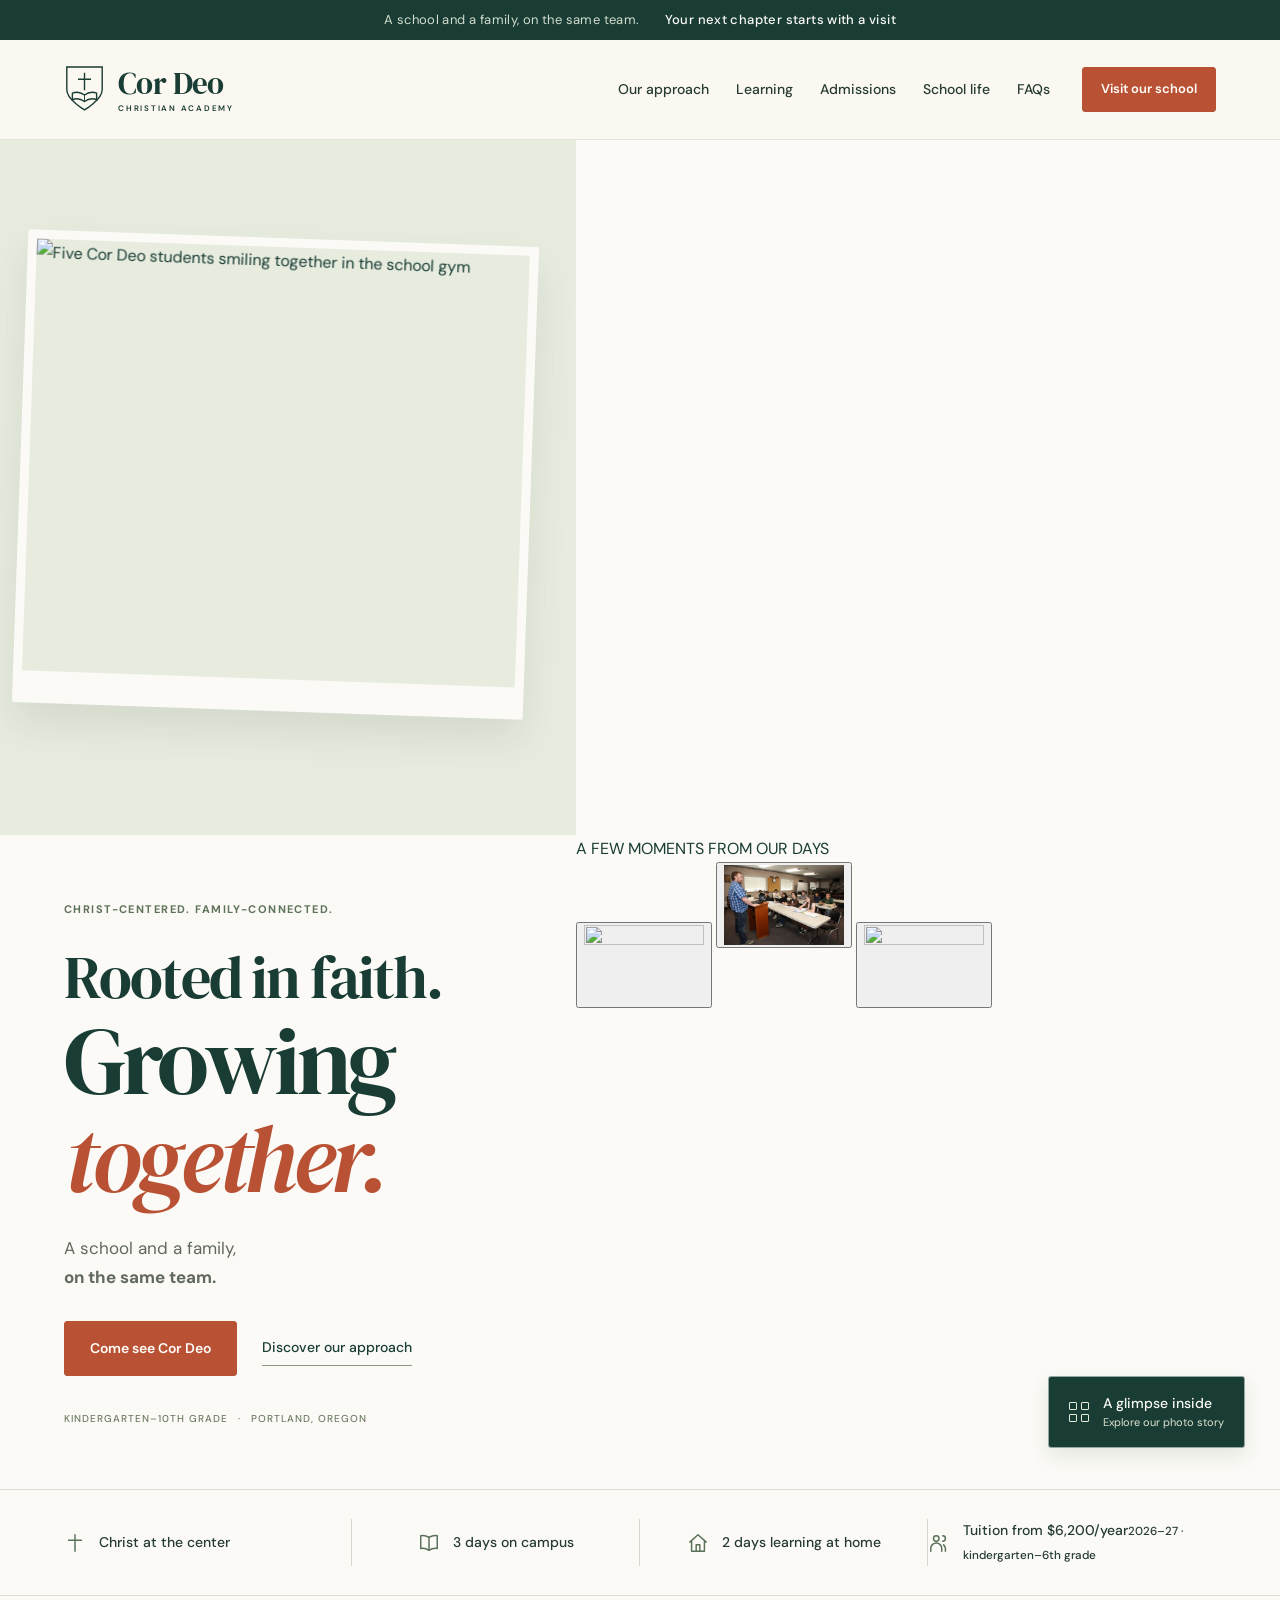
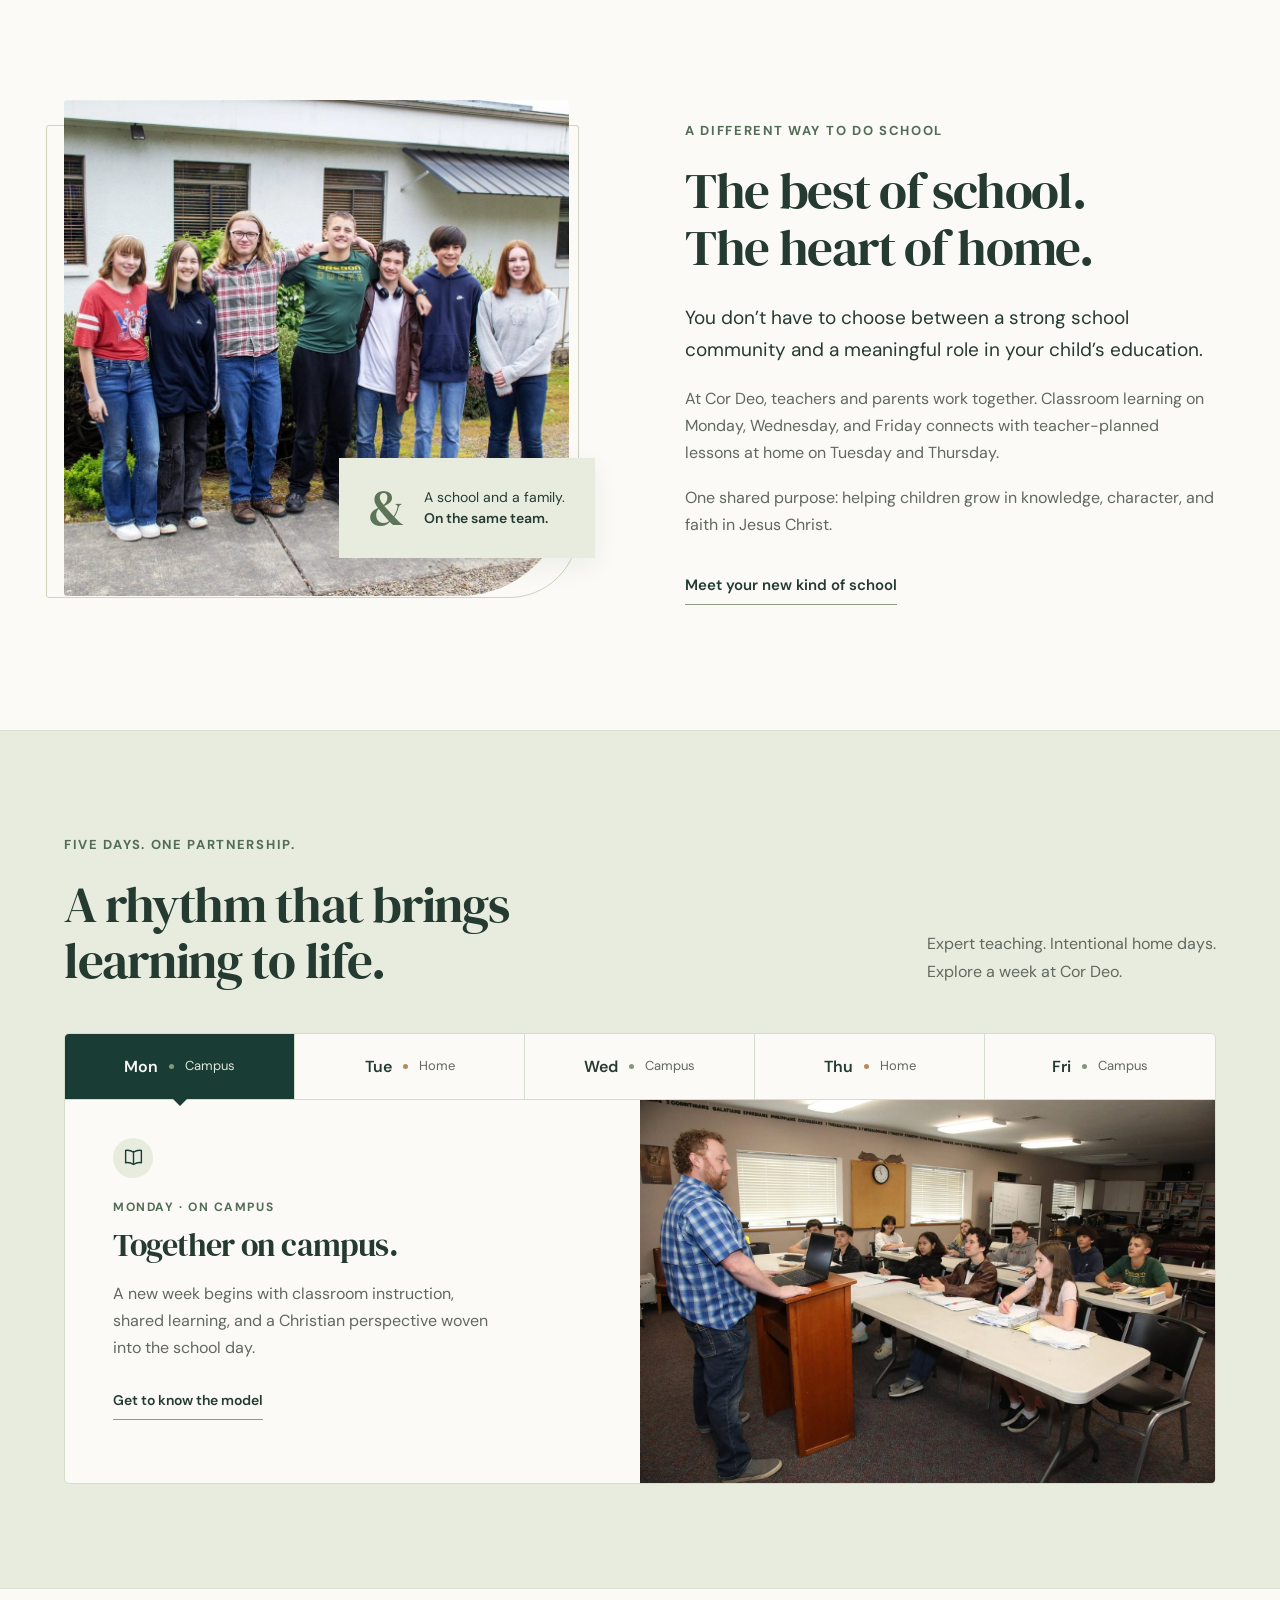
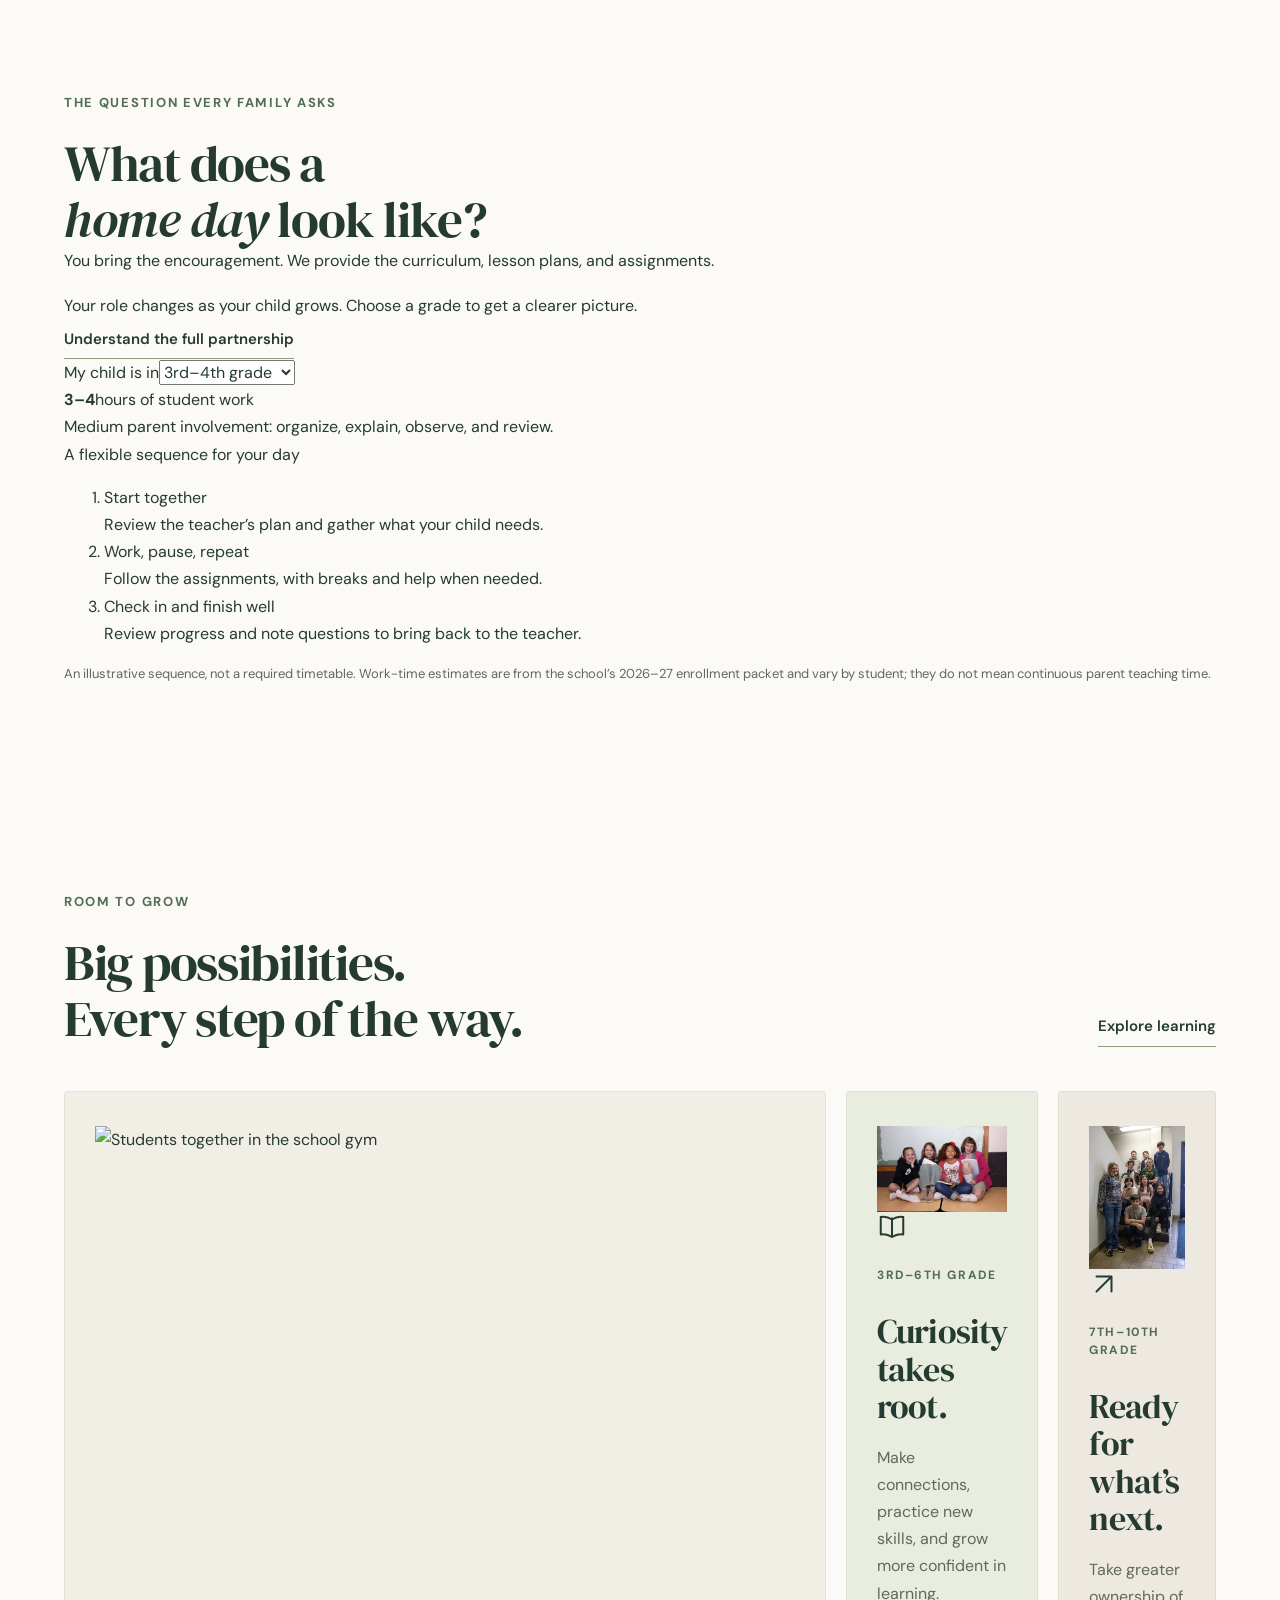
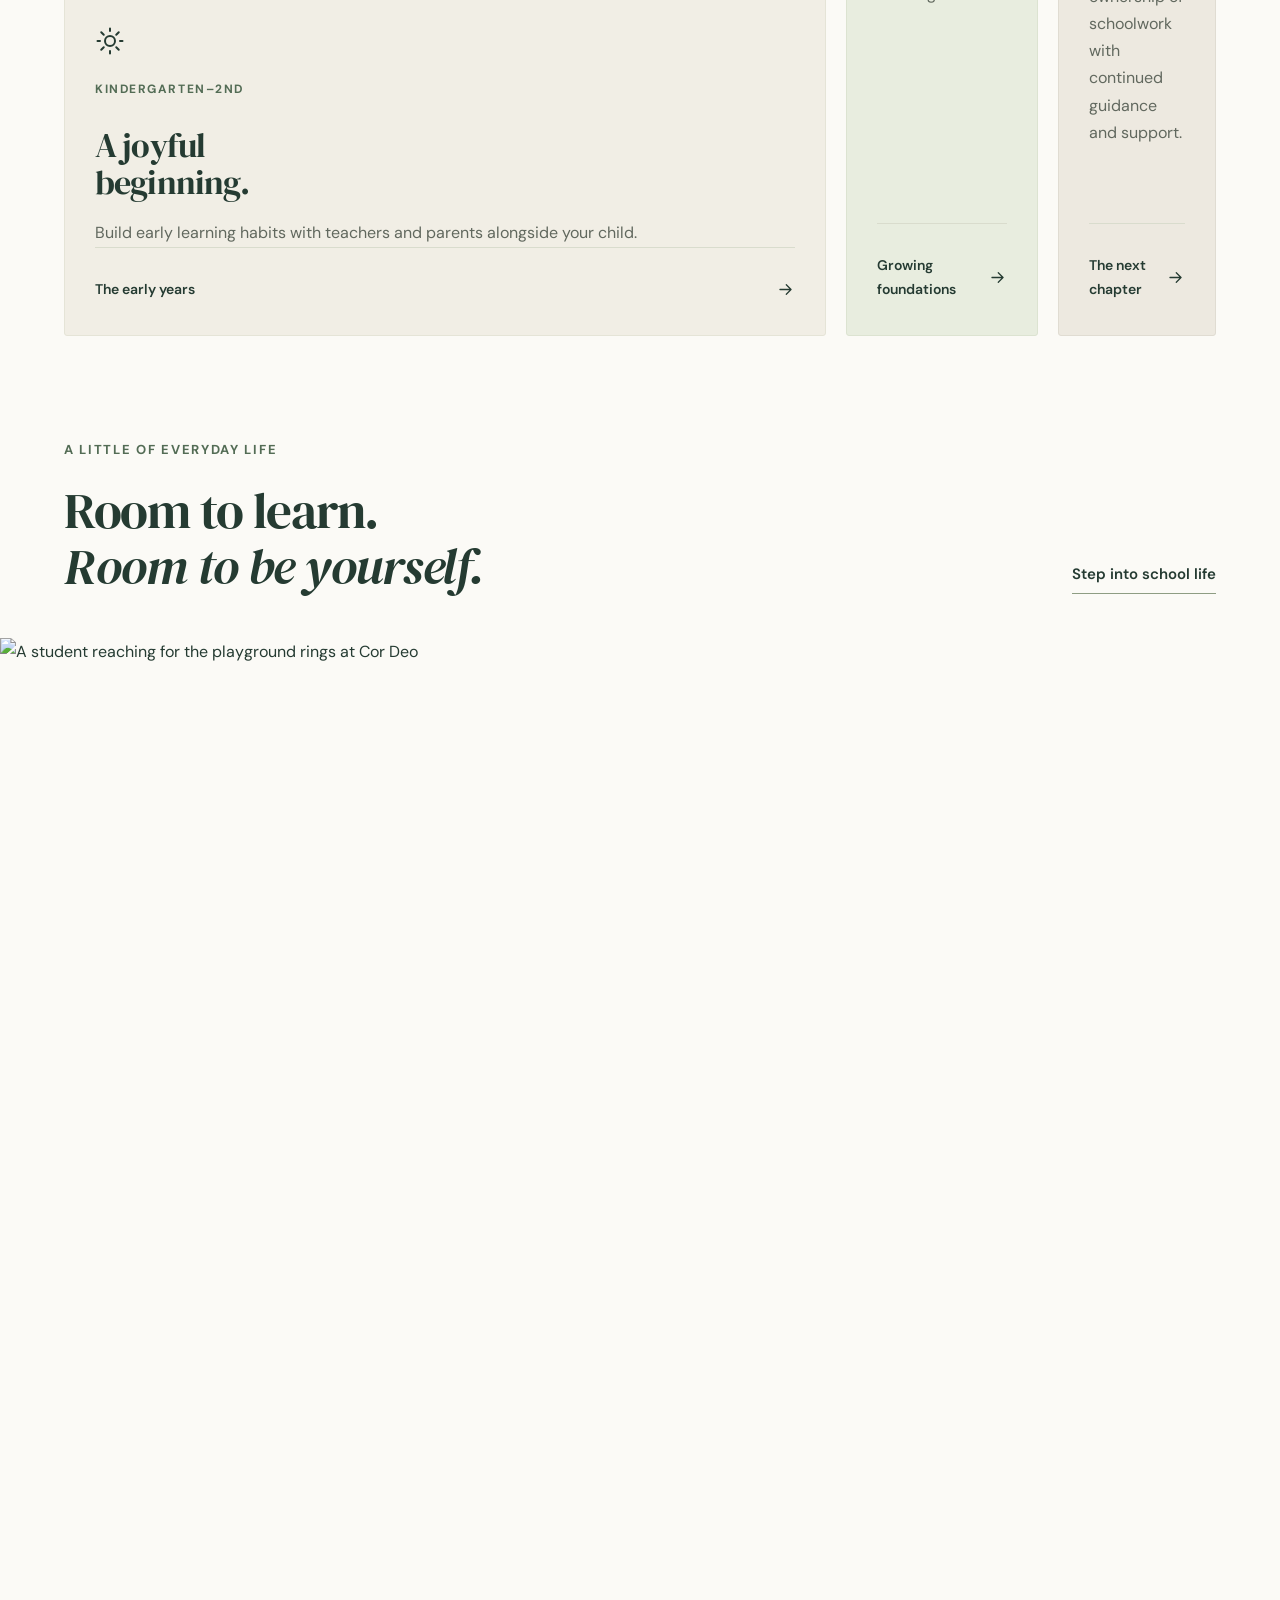
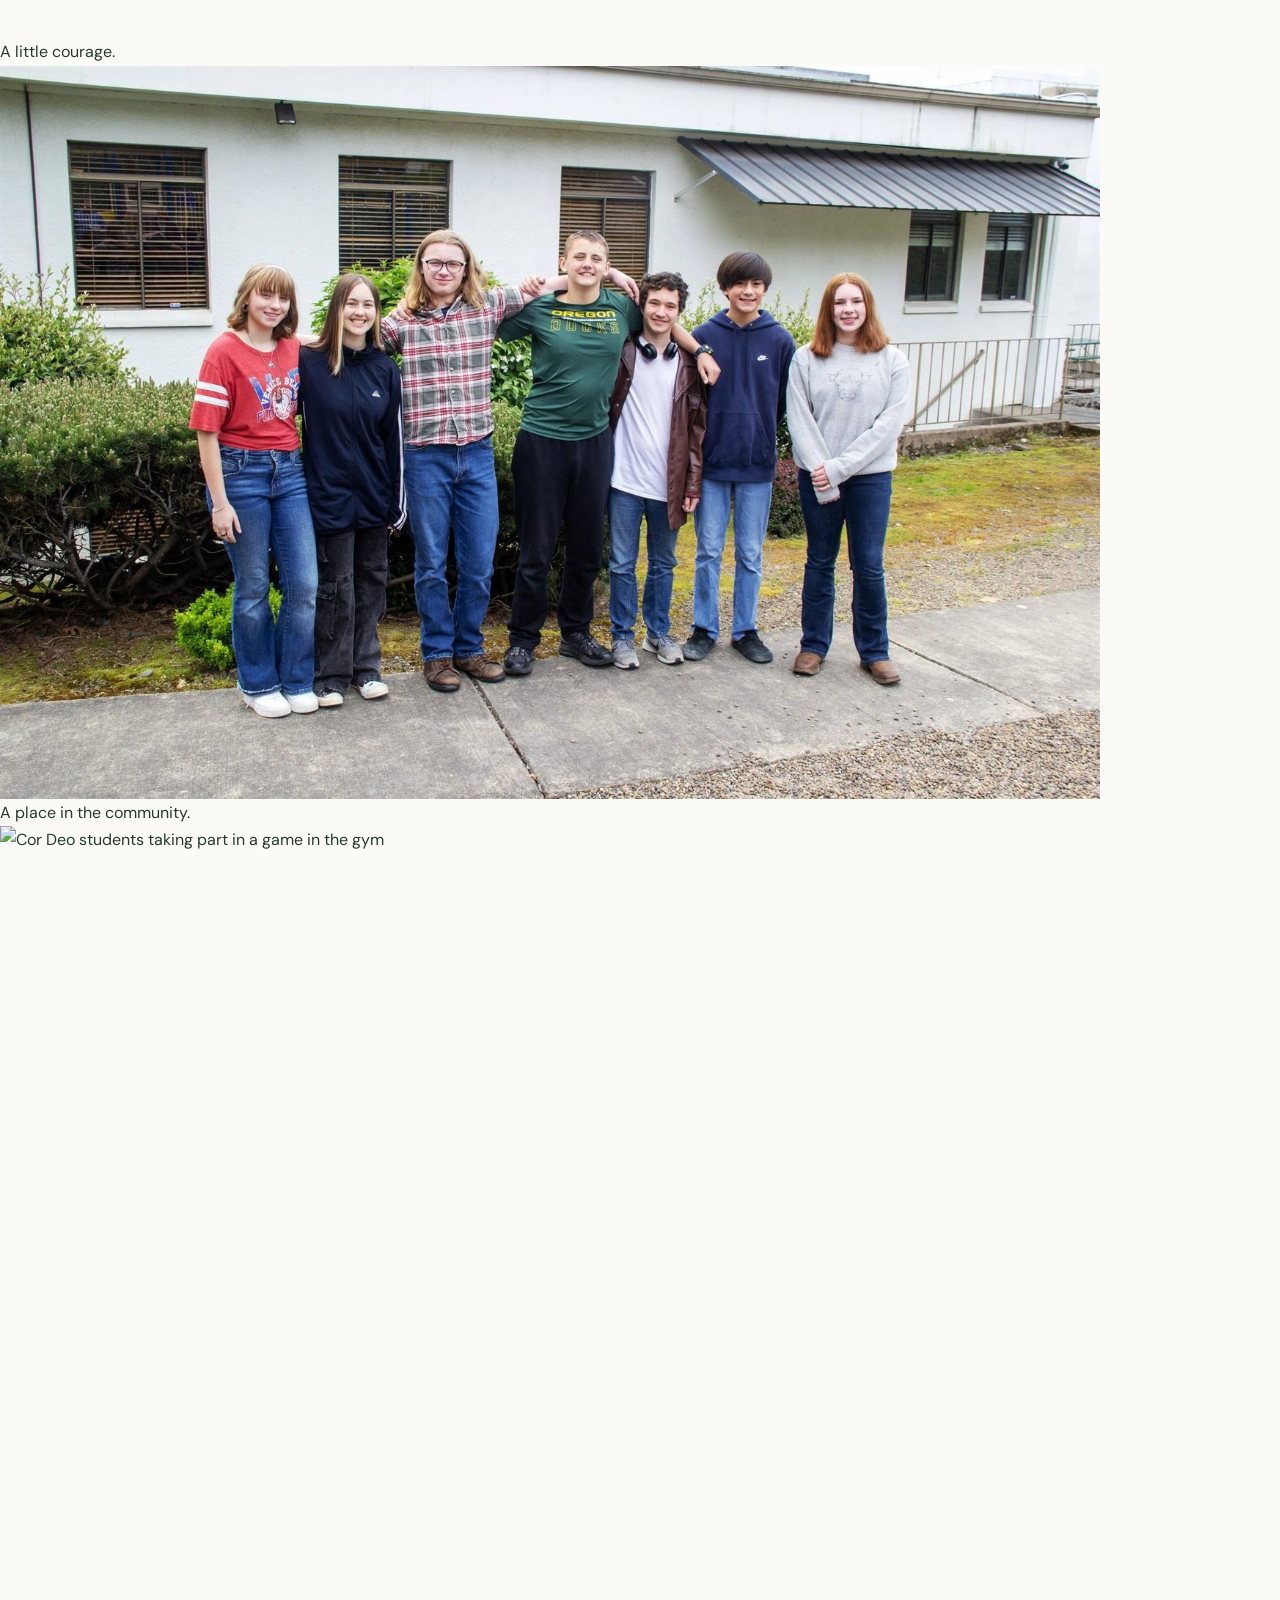
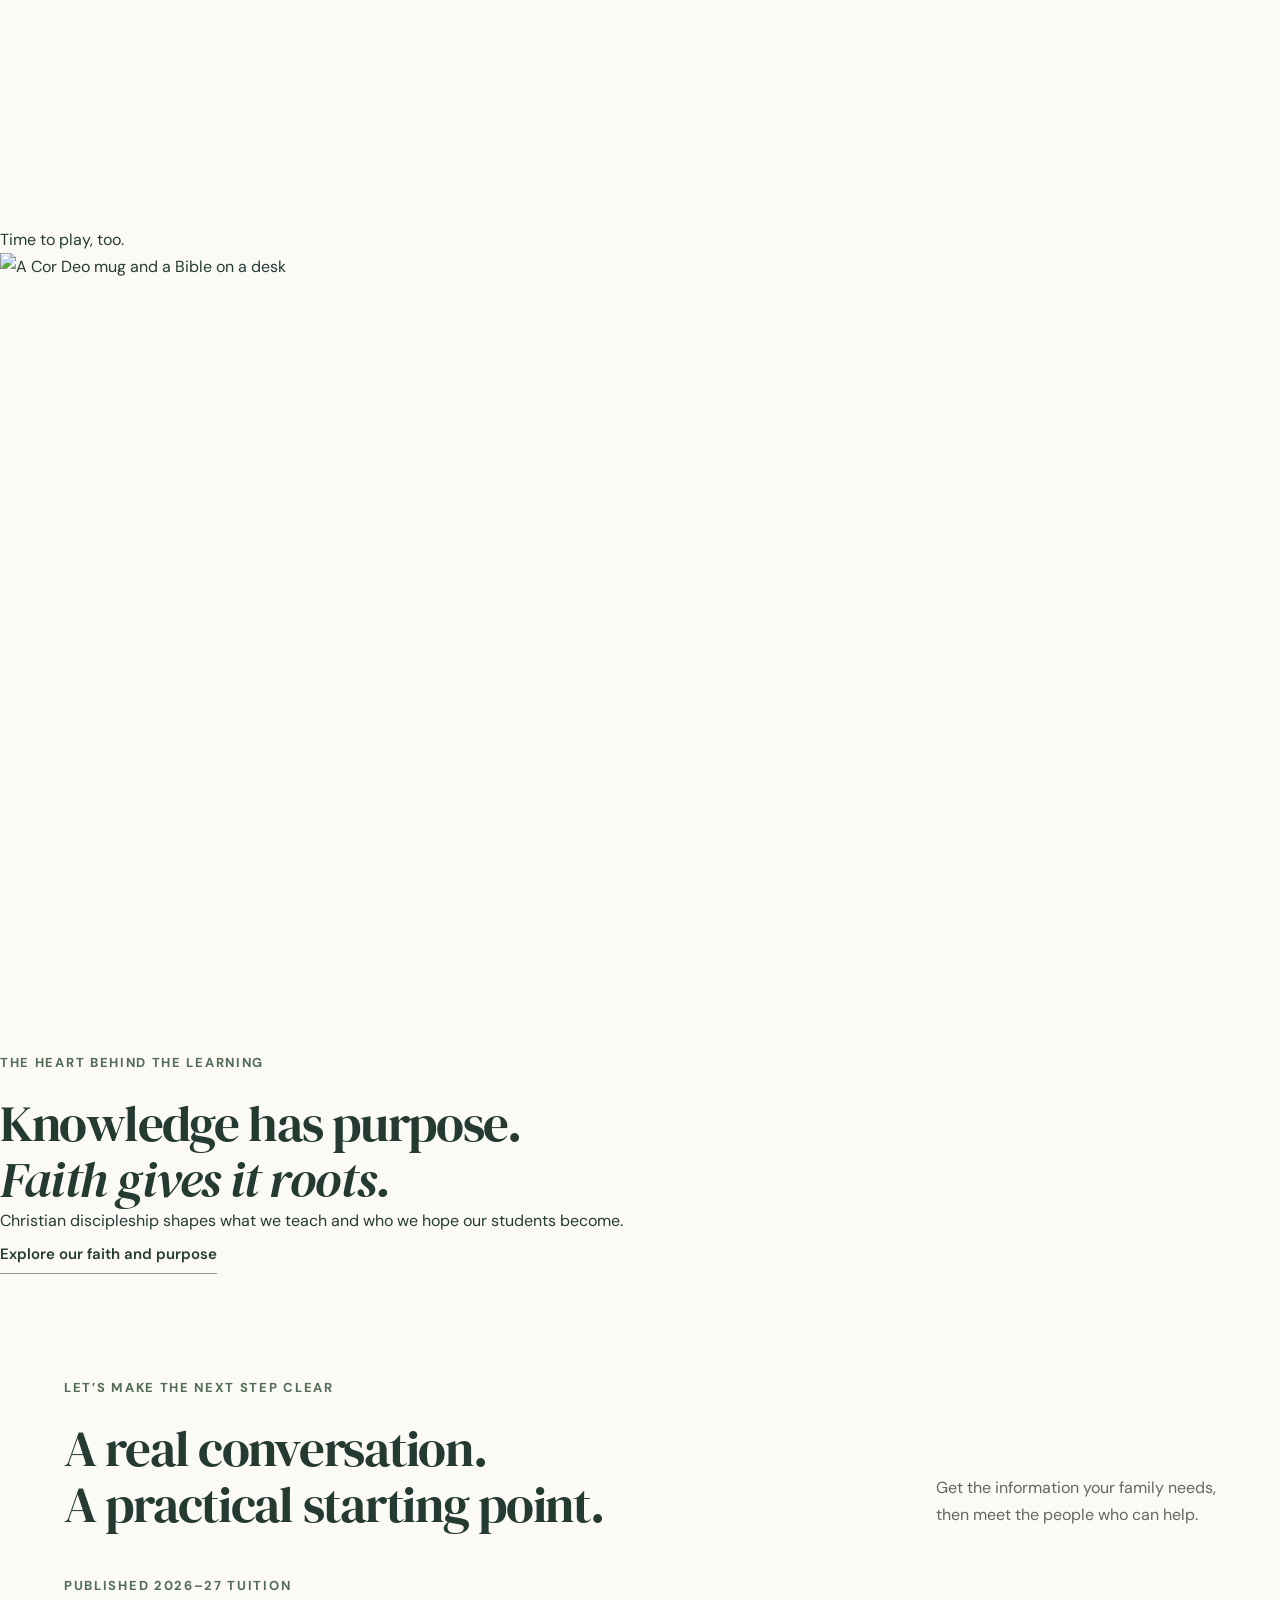
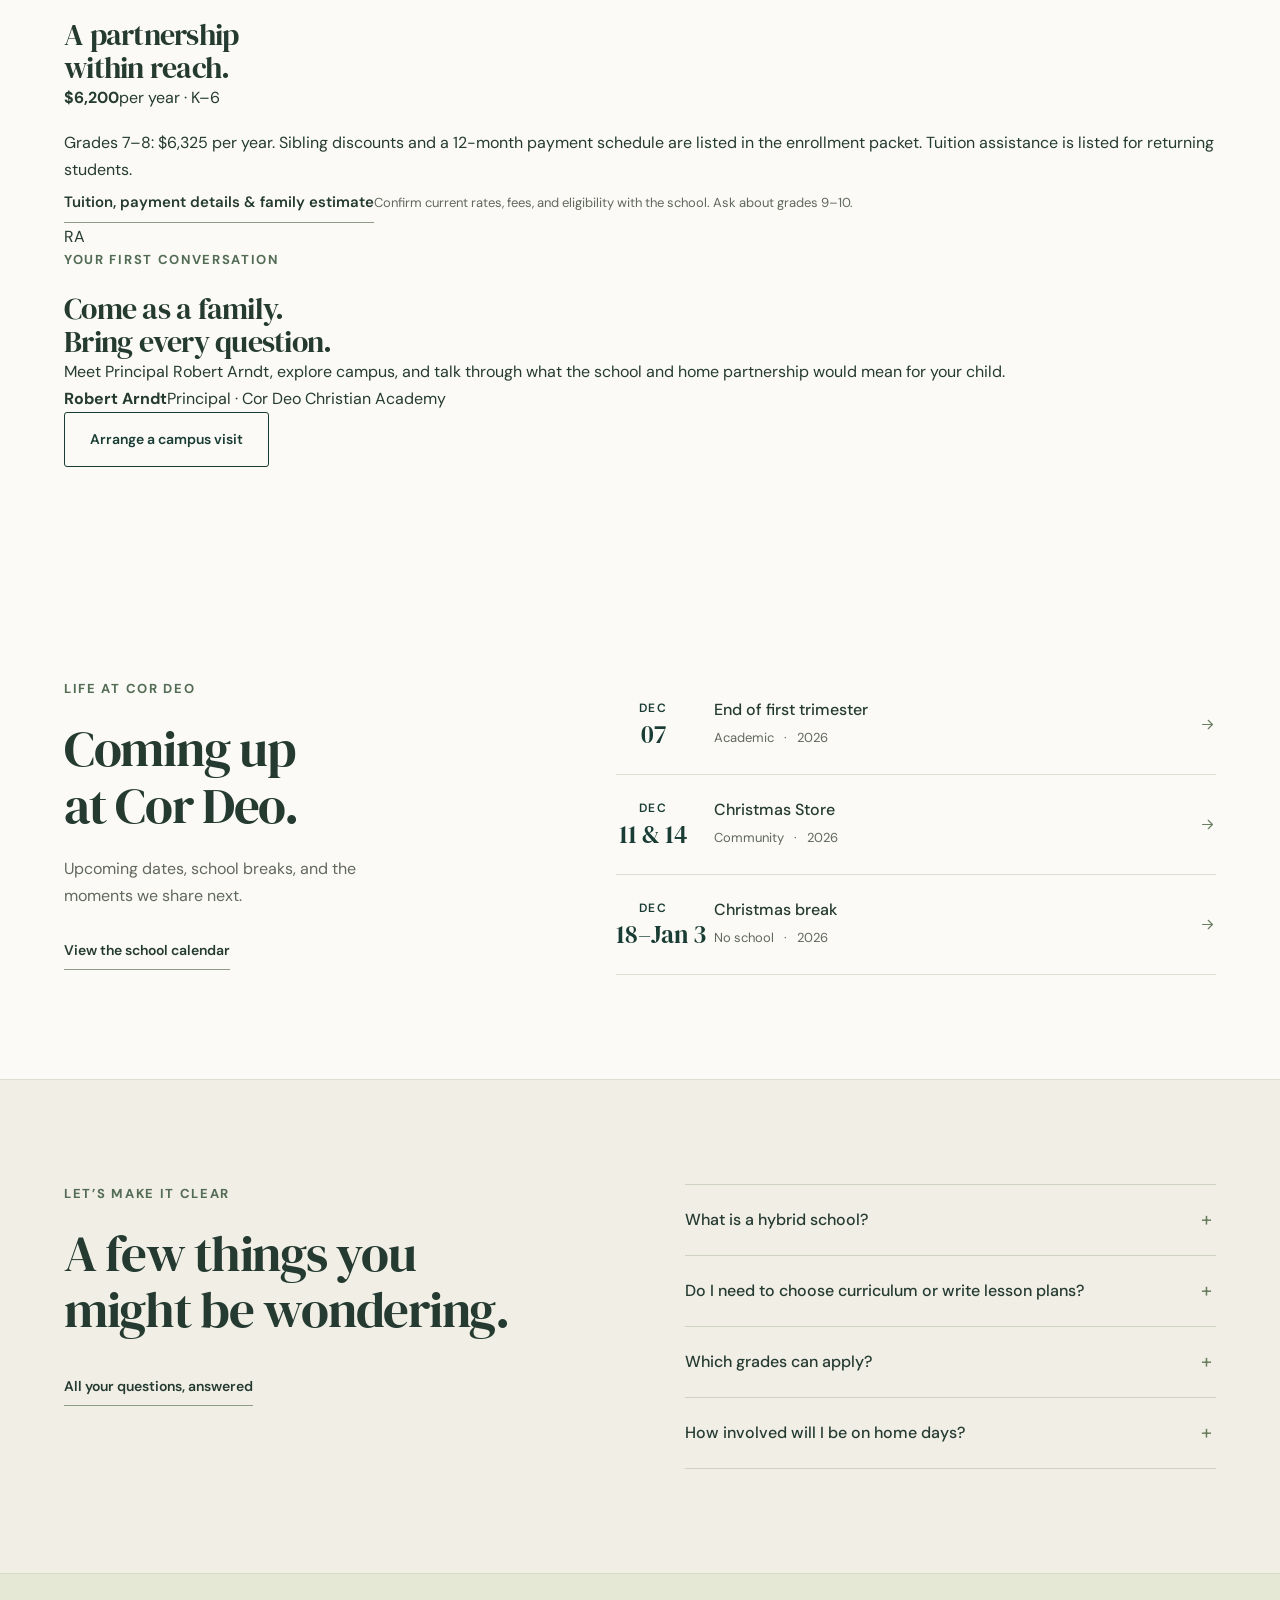
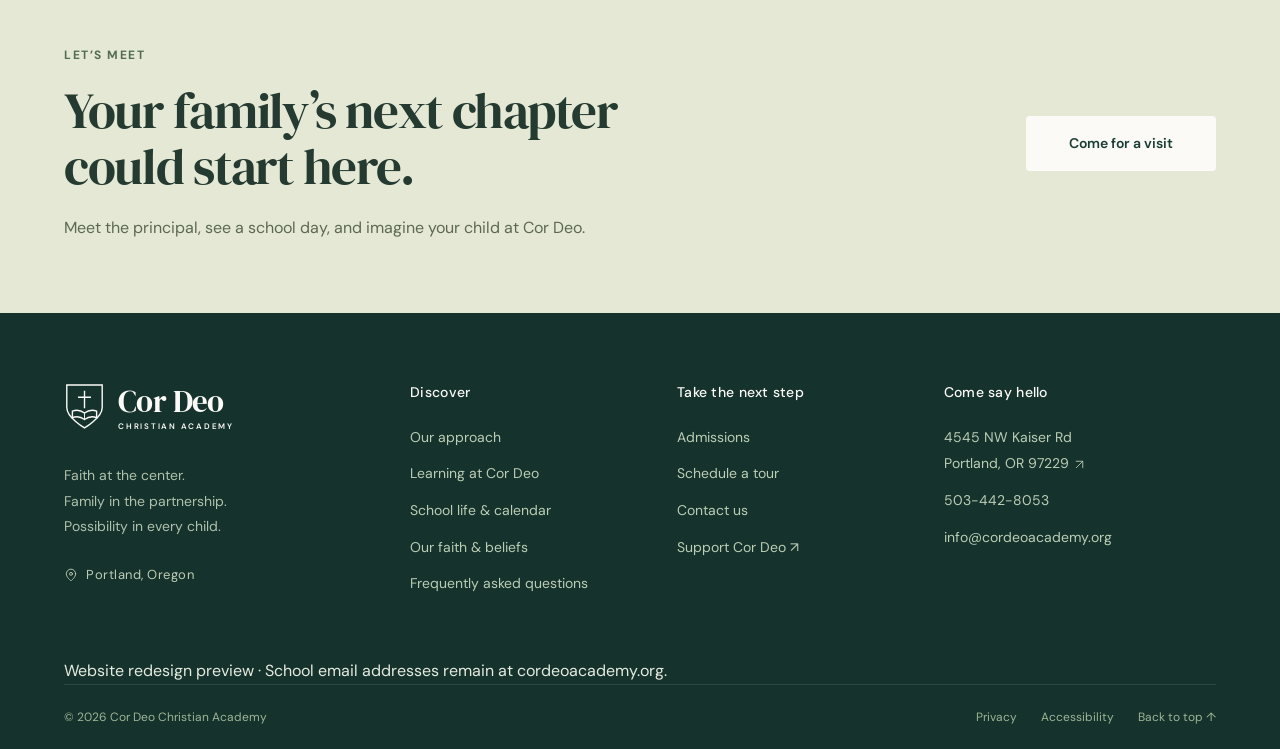
==== commit dfbf9c1e: "Add files via upload" ====
--- a/index.html
+++ b/index.html
@@ -1,37 +1,42 @@
 <!doctype html>
-<html lang="en" id="top" class="no-js"><head><meta charset="utf-8"><meta name="viewport" content="width=device-width,initial-scale=1"><meta name="theme-color" content="#193c34"><title>Cor Deo Christian Academy | Faith, Family &amp; Learning in Portland</title><meta name="description" content="Discover a Christ-centered K–10 hybrid school in Portland. Three campus days, two parent-guided home days, and a true partnership with your family."><meta property="og:type" content="website"><meta property="og:title" content="Cor Deo Christian Academy | Faith, Family &amp; Learning in Portland"><meta property="og:description" content="Discover a Christ-centered K–10 hybrid school in Portland. Three campus days, two parent-guided home days, and a true partnership with your family."><meta property="og:image" content="https://samytesfa29-hash.github.io/cordeo-academy/assets/social-card.jpg"><meta property="og:image:alt" content="Students at Cor Deo Christian Academy"><meta name="twitter:card" content="summary_large_image"><link rel="icon" href="assets/favicon.svg" type="image/svg+xml"><link rel="stylesheet" href="assets/styles.css"><link rel="stylesheet" href="assets/experience.css"><script src="assets/site.js" defer></script><script src="assets/experience.js" defer></script></head>
+<html lang="en" id="top" class="no-js"><head><meta charset="utf-8"><meta name="viewport" content="width=device-width,initial-scale=1"><meta name="theme-color" content="#193c34"><title>Cor Deo Christian Academy | Faith, Family &amp; Learning in Portland</title><meta name="description" content="Discover a Christ-centered K–10 hybrid school in Portland. Three campus days, two parent-guided home days, and a true partnership with your family."><meta property="og:type" content="website"><meta property="og:title" content="Cor Deo Christian Academy | Faith, Family &amp; Learning in Portland"><meta property="og:description" content="Discover a Christ-centered K–10 hybrid school in Portland. Three campus days, two parent-guided home days, and a true partnership with your family."><meta property="og:image" content="https://samytesfa29-hash.github.io/cordeo-academy/assets/social-card.jpg"><meta property="og:image:alt" content="Students at Cor Deo Christian Academy"><meta name="twitter:card" content="summary_large_image"><link rel="icon" href="assets/favicon.svg" type="image/svg+xml"><link rel="stylesheet" href="assets/styles.css?v=3"><link rel="stylesheet" href="assets/experience.css?v=3"><link rel="stylesheet" href="assets/polish.css?v=3"><script src="assets/site.js?v=3" defer></script><script src="assets/experience.js?v=3" defer></script><script src="assets/polish.js?v=3" defer></script></head>
 <body><a class="skip-link" href="#main">Skip to content</a>
-    <div class="announcement"><div class="container"><span><span class="status-dot"></span> A new chapter starts here.</span><a href="admissions.html">2026–27 enrollment is open <svg class="icon " width="24" height="24" viewBox="0 0 24 24" fill="none" stroke="currentColor" stroke-width="1.6" stroke-linecap="round" stroke-linejoin="round" aria-hidden="true"><path d="M5 12h14m-6-6 6 6-6 6"/></svg></a></div></div>
+    <div class="announcement"><div class="container"><span>A school and a family, on the same team.</span><a href="contact.html?reason=tour">Your next chapter starts with a visit</a></div></div>
     <header class="site-header"><div class="container header-inner"><a class="brand" href="index.html" aria-label="Cor Deo Christian Academy home"><svg class="brand-mark" width="43" height="51" viewBox="0 0 44 52" fill="none" aria-hidden="true"><path d="M3 3h38v24c0 11-19 22-19 22S3 38 3 27Z" stroke="currentColor" stroke-width="1.5"/><path d="M22 9v19M15 16h14M9 31c5-2 9-1 13 2 4-3 8-4 13-2v7c-5-2-9-1-13 2-4-3-8-4-13-2Z" stroke="currentColor" stroke-width="1.5"/><path d="M22 33v7" stroke="currentColor"/></svg><span><span class="brand-name">Cor Deo</span><span class="brand-sub">CHRISTIAN ACADEMY</span></span></a>
       <button class="menu-toggle" type="button" aria-controls="main-nav" aria-expanded="false"><span class="menu-lines" aria-hidden="true"></span><span class="menu-label">Menu</span></button>
       <nav id="main-nav" aria-label="Main navigation"><a href="about.html" >Our approach</a><a href="academics.html" >Learning</a><a href="admissions.html" >Admissions</a><a href="community.html" >School life</a><a class="nav-faq" href="faq.html">FAQs</a><a class="button button-small" href="contact.html?reason=tour">Visit our school <svg class="icon " width="24" height="24" viewBox="0 0 24 24" fill="none" stroke="currentColor" stroke-width="1.6" stroke-linecap="round" stroke-linejoin="round" aria-hidden="true"><path d="M6 18 18 6M6 6h12v12"/></svg></a></nav>
     </div></header><main id="main" tabindex="-1">
-<section class="hero editorial-hero">
-<div class="hero-copy"><div class="hero-copy-inner"><p class="eyebrow">A CHRISTIAN SCHOOL. A FAMILY PARTNERSHIP.</p>
+<section class="hero editorial-hero cinematic-hero" aria-label="Welcome to Cor Deo">
+<div class="hero-photo"><img class="hero-main-image" id="hero-scene" src="assets/boys-in-the-gym.jpg" alt="Five Cor Deo students smiling together in the school gym" width="1500" height="1000" fetchpriority="high"></div>
+<div class="hero-scrim" aria-hidden="true"></div>
+<div class="hero-copy"><div class="hero-copy-inner"><p class="eyebrow">CHRIST-CENTERED. FAMILY-CONNECTED.</p>
 <h1><span class="hero-opening">Rooted in faith.</span> <span class="hero-growing">Growing</span> <em>together.</em></h1>
-<p>A place to belong. A faith to grow in.<br>A school and a family, on the same team.</p>
-<div class="hero-actions"><a class="button" href="contact.html?reason=tour">Come see Cor Deo</a><a class="hero-text-link" href="about.html">Discover our approach</a></div>
+<p>A school and a family,<br><strong>on the same team.</strong></p><div class="hero-actions"><a class="button" href="contact.html?reason=tour">Come see Cor Deo</a><a class="hero-text-link" href="about.html">Discover our approach</a></div>
 <div class="hero-footnote">KINDERGARTEN–10TH GRADE <span aria-hidden="true">·</span> PORTLAND, OREGON</div></div></div>
-<div class="hero-photo"><span class="hero-ampersand" aria-hidden="true">&amp;</span>
-<img class="hero-main-image" src="assets/students-at-picnic-table.jpg" alt="Cor Deo students gathered around a picnic table, enjoying time together" width="1500" height="1000" fetchpriority="high">
-<figure class="hero-inset"><img src="assets/girls-reading-together.jpg" alt="Two students sharing a book at Cor Deo" width="600" height="450"><figcaption>A little curiosity. A lot of possibility.</figcaption></figure>
-<button class="photo-tour-trigger js-feature" type="button" data-open-tour aria-haspopup="dialog"><span class="tour-grid-icon" aria-hidden="true"><i></i><i></i><i></i><i></i></span><span>A glimpse inside<small>Explore school life</small></span></button>
-<span class="hero-photo-label" aria-hidden="true">THIS IS COR DEO.</span></div></section>
-<div class="fact-strip"><div class="container"><div><svg class="icon " width="24" height="24" viewBox="0 0 24 24" fill="none" stroke="currentColor" stroke-width="1.6" stroke-linecap="round" stroke-linejoin="round" aria-hidden="true"><path d="M12 3v18M5 9h14"/></svg><span>Christ at the center</span></div><div><svg class="icon " width="24" height="24" viewBox="0 0 24 24" fill="none" stroke="currentColor" stroke-width="1.6" stroke-linecap="round" stroke-linejoin="round" aria-hidden="true"><path d="M12 5v15M3 4c4-1 6 0 9 2 3-2 5-3 9-2v14c-4-1-6 0-9 2-3-2-5-3-9-2Z"/></svg><span>3 days on campus</span></div><div><svg class="icon " width="24" height="24" viewBox="0 0 24 24" fill="none" stroke="currentColor" stroke-width="1.6" stroke-linecap="round" stroke-linejoin="round" aria-hidden="true"><path d="m3 11 9-8 9 8M5 10v11h14V10M10 21v-7h4v7"/></svg><span>2 days learning at home</span></div><div><svg class="icon " width="24" height="24" viewBox="0 0 24 24" fill="none" stroke="currentColor" stroke-width="1.6" stroke-linecap="round" stroke-linejoin="round" aria-hidden="true"><circle cx="9" cy="7" r="3"/><path d="M3 21v-3a6 6 0 0 1 12 0v3M16 4a3 3 0 0 1 0 6m3 11v-3a6 6 0 0 0-2-4"/></svg><span>One connected community</span></div></div></div>
-<section class="section welcome"><div class="container split"><div class="image-composition"><img src="assets/girls-reading-together.jpg" alt="Two Cor Deo students enjoying a book together" width="900" height="900" loading="lazy"><div class="image-note"><span class="note-symbol">&</span><span>A school and a family.<br><strong>On the same team.</strong></span></div></div><div class="section-copy"><p class="eyebrow">A DIFFERENT WAY TO DO SCHOOL</p><h2>The best of school.<br>The heart of home.</h2><p class="lead">You don’t have to choose between a strong school community and a meaningful role in your child’s education.</p><p>At Cor Deo, teachers and parents work together. Classroom learning on Monday, Wednesday, and Friday connects with teacher-planned lessons at home on Tuesday and Thursday.</p><p>One shared purpose: helping children grow in knowledge, character, and faith in Jesus Christ.</p><a class="text-link" href="about.html">Meet your new kind of school <svg class="icon " width="24" height="24" viewBox="0 0 24 24" fill="none" stroke="currentColor" stroke-width="1.6" stroke-linecap="round" stroke-linejoin="round" aria-hidden="true"><path d="M5 12h14m-6-6 6 6-6 6"/></svg></a></div></div></section>
-<section class="section rhythm-section"><div class="container"><div class="section-heading"><div><p class="eyebrow">FIVE DAYS. ONE PARTNERSHIP.</p><h2>A rhythm that brings<br>learning to life.</h2></div><p>Expert teaching. Intentional home days.<br>Explore a week at Cor Deo.</p></div><div class="week-widget" data-week-widget><div class="week-tabs" role="tablist" aria-label="Explore the school week"><button type="button" role="tab" id="day-0" aria-selected="true" aria-controls="day-panel-0" tabindex="0"><span>Mon</span><span class="day-dot "></span><small>Campus</small></button><button type="button" role="tab" id="day-1" aria-selected="false" aria-controls="day-panel-1" tabindex="-1"><span>Tue</span><span class="day-dot home-dot"></span><small>Home</small></button><button type="button" role="tab" id="day-2" aria-selected="false" aria-controls="day-panel-2" tabindex="-1"><span>Wed</span><span class="day-dot "></span><small>Campus</small></button><button type="button" role="tab" id="day-3" aria-selected="false" aria-controls="day-panel-3" tabindex="-1"><span>Thu</span><span class="day-dot home-dot"></span><small>Home</small></button><button type="button" role="tab" id="day-4" aria-selected="false" aria-controls="day-panel-4" tabindex="-1"><span>Fri</span><span class="day-dot "></span><small>Campus</small></button></div><div class="week-panel" id="day-panel-0" role="tabpanel" aria-labelledby="day-0" tabindex="0" ><div class="week-panel-copy"><span class="icon-box"><svg class="icon " width="24" height="24" viewBox="0 0 24 24" fill="none" stroke="currentColor" stroke-width="1.6" stroke-linecap="round" stroke-linejoin="round" aria-hidden="true"><path d="M12 5v15M3 4c4-1 6 0 9 2 3-2 5-3 9-2v14c-4-1-6 0-9 2-3-2-5-3-9-2Z"/></svg></span><p class="eyebrow">MONDAY · ON CAMPUS</p><h3>Together on campus.</h3><p>A new week begins with classroom instruction, shared learning, and a Christian perspective woven into the school day.</p><a class="text-link" href="about.html">Get to know the model <svg class="icon " width="24" height="24" viewBox="0 0 24 24" fill="none" stroke="currentColor" stroke-width="1.6" stroke-linecap="round" stroke-linejoin="round" aria-hidden="true"><path d="M5 12h14m-6-6 6 6-6 6"/></svg></a></div><img src="assets/classroom-lesson.jpg" alt="A teacher leading a lesson in a Cor Deo classroom" width="720" height="520" loading="lazy"></div><div class="week-panel" id="day-panel-1" role="tabpanel" aria-labelledby="day-1" tabindex="0" hidden><div class="week-panel-copy"><span class="icon-box"><svg class="icon " width="24" height="24" viewBox="0 0 24 24" fill="none" stroke="currentColor" stroke-width="1.6" stroke-linecap="round" stroke-linejoin="round" aria-hidden="true"><path d="m3 11 9-8 9 8M5 10v11h14V10M10 21v-7h4v7"/></svg></span><p class="eyebrow">TUESDAY · AT HOME</p><h3>Learning comes home.</h3><p>Follow the assignments prepared by your child’s teachers. You provide guidance and encouragement; the school provides the plan.</p><a class="text-link" href="about.html">Get to know the model <svg class="icon " width="24" height="24" viewBox="0 0 24 24" fill="none" stroke="currentColor" stroke-width="1.6" stroke-linecap="round" stroke-linejoin="round" aria-hidden="true"><path d="M5 12h14m-6-6 6 6-6 6"/></svg></a></div><img src="assets/girls-reading-together.jpg" alt="Cor Deo students reading together" width="720" height="520" loading="lazy"></div><div class="week-panel" id="day-panel-2" role="tabpanel" aria-labelledby="day-2" tabindex="0" hidden><div class="week-panel-copy"><span class="icon-box"><svg class="icon " width="24" height="24" viewBox="0 0 24 24" fill="none" stroke="currentColor" stroke-width="1.6" stroke-linecap="round" stroke-linejoin="round" aria-hidden="true"><path d="M12 5v15M3 4c4-1 6 0 9 2 3-2 5-3 9-2v14c-4-1-6 0-9 2-3-2-5-3-9-2Z"/></svg></span><p class="eyebrow">WEDNESDAY · ON CAMPUS</p><h3>Reconnect. Ask. Discover.</h3><p>Back in the classroom, students learn with their teachers and peers, then take their next assignments home.</p><a class="text-link" href="about.html">Get to know the model <svg class="icon " width="24" height="24" viewBox="0 0 24 24" fill="none" stroke="currentColor" stroke-width="1.6" stroke-linecap="round" stroke-linejoin="round" aria-hidden="true"><path d="M5 12h14m-6-6 6 6-6 6"/></svg></a></div><img src="assets/classroom-lesson.jpg" alt="Students learning in a Cor Deo classroom" width="720" height="520" loading="lazy"></div><div class="week-panel" id="day-panel-3" role="tabpanel" aria-labelledby="day-3" tabindex="0" hidden><div class="week-panel-copy"><span class="icon-box"><svg class="icon " width="24" height="24" viewBox="0 0 24 24" fill="none" stroke="currentColor" stroke-width="1.6" stroke-linecap="round" stroke-linejoin="round" aria-hidden="true"><path d="m3 11 9-8 9 8M5 10v11h14V10M10 21v-7h4v7"/></svg></span><p class="eyebrow">THURSDAY · AT HOME</p><h3>Room to grow, together.</h3><p>Another teacher-planned home day gives your child time to practice and gives you an active part in their education.</p><a class="text-link" href="about.html">Get to know the model <svg class="icon " width="24" height="24" viewBox="0 0 24 24" fill="none" stroke="currentColor" stroke-width="1.6" stroke-linecap="round" stroke-linejoin="round" aria-hidden="true"><path d="M5 12h14m-6-6 6 6-6 6"/></svg></a></div><img src="assets/girls-reading-together.jpg" alt="Students sharing a book" width="720" height="520" loading="lazy"></div><div class="week-panel" id="day-panel-4" role="tabpanel" aria-labelledby="day-4" tabindex="0" hidden><div class="week-panel-copy"><span class="icon-box"><svg class="icon " width="24" height="24" viewBox="0 0 24 24" fill="none" stroke="currentColor" stroke-width="1.6" stroke-linecap="round" stroke-linejoin="round" aria-hidden="true"><circle cx="9" cy="7" r="3"/><path d="M3 21v-3a6 6 0 0 1 12 0v3M16 4a3 3 0 0 1 0 6m3 11v-3a6 6 0 0 0-2-4"/></svg></span><p class="eyebrow">FRIDAY · ON CAMPUS</p><h3>Finish the week in community.</h3><p>Students return to campus for classroom learning and time together before the weekend.</p><a class="text-link" href="about.html">Get to know the model <svg class="icon " width="24" height="24" viewBox="0 0 24 24" fill="none" stroke="currentColor" stroke-width="1.6" stroke-linecap="round" stroke-linejoin="round" aria-hidden="true"><path d="M5 12h14m-6-6 6 6-6 6"/></svg></a></div><img src="assets/students-at-picnic-table.jpg" alt="Cor Deo students gathered at an outdoor picnic table" width="720" height="520" loading="lazy"></div></div><noscript><p class="notice">Campus days: Monday, Wednesday, Friday. Home days: Tuesday, Thursday. <a href="about.html">Read how the week works.</a></p></noscript></div></section>
-<section class="section learning-section"><div class="container"><div class="section-heading"><div><p class="eyebrow">ROOM TO GROW</p><h2>Big possibilities.<br>Every step of the way.</h2></div><a class="text-link" href="academics.html">Explore learning <svg class="icon " width="24" height="24" viewBox="0 0 24 24" fill="none" stroke="currentColor" stroke-width="1.6" stroke-linecap="round" stroke-linejoin="round" aria-hidden="true"><path d="M5 12h14m-6-6 6 6-6 6"/></svg></a></div><div class="grade-cards"><a class="grade-card" href="academics.html#early-years"><svg class="icon " width="24" height="24" viewBox="0 0 24 24" fill="none" stroke="currentColor" stroke-width="1.6" stroke-linecap="round" stroke-linejoin="round" aria-hidden="true"><circle cx="12" cy="12" r="4"/><path d="M12 2v2m0 16v2M2 12h2m16 0h2M5 5l2 2m10 10 2 2M5 19l2-2M17 7l2-2"/></svg><p class="eyebrow">KINDERGARTEN–2ND</p><h3>A joyful beginning.</h3><p>Build early learning habits with teachers and parents alongside your child.</p><span class="card-bottom">The early years <svg class="icon " width="24" height="24" viewBox="0 0 24 24" fill="none" stroke="currentColor" stroke-width="1.6" stroke-linecap="round" stroke-linejoin="round" aria-hidden="true"><path d="M5 12h14m-6-6 6 6-6 6"/></svg></span></a><a class="grade-card" href="academics.html#elementary"><svg class="icon " width="24" height="24" viewBox="0 0 24 24" fill="none" stroke="currentColor" stroke-width="1.6" stroke-linecap="round" stroke-linejoin="round" aria-hidden="true"><path d="M12 5v15M3 4c4-1 6 0 9 2 3-2 5-3 9-2v14c-4-1-6 0-9 2-3-2-5-3-9-2Z"/></svg><p class="eyebrow">3RD–6TH GRADE</p><h3>Curiosity takes root.</h3><p>Make connections, practice new skills, and grow more confident in learning.</p><span class="card-bottom">Growing foundations <svg class="icon " width="24" height="24" viewBox="0 0 24 24" fill="none" stroke="currentColor" stroke-width="1.6" stroke-linecap="round" stroke-linejoin="round" aria-hidden="true"><path d="M5 12h14m-6-6 6 6-6 6"/></svg></span></a><a class="grade-card" href="academics.html#upper-grades"><svg class="icon " width="24" height="24" viewBox="0 0 24 24" fill="none" stroke="currentColor" stroke-width="1.6" stroke-linecap="round" stroke-linejoin="round" aria-hidden="true"><path d="M6 18 18 6M6 6h12v12"/></svg><p class="eyebrow">7TH–10TH GRADE</p><h3>Ready for what’s next.</h3><p>Take greater ownership of schoolwork with continued guidance and support.</p><span class="card-bottom">The next chapter <svg class="icon " width="24" height="24" viewBox="0 0 24 24" fill="none" stroke="currentColor" stroke-width="1.6" stroke-linecap="round" stroke-linejoin="round" aria-hidden="true"><path d="M5 12h14m-6-6 6 6-6 6"/></svg></span></a></div></div></section>
-<section class="mission-band"><div class="container"><span class="mission-symbol" aria-hidden="true">✦</span><p class="eyebrow">MORE THAN AN EDUCATION</p><h2>Knowledge for today.<br>Character for a lifetime.<br><em>Faith for the journey.</em></h2><a class="text-link light-link" href="about.html#our-purpose">The purpose behind it all <svg class="icon " width="24" height="24" viewBox="0 0 24 24" fill="none" stroke="currentColor" stroke-width="1.6" stroke-linecap="round" stroke-linejoin="round" aria-hidden="true"><path d="M5 12h14m-6-6 6 6-6 6"/></svg></a></div></section>
-<section class="section"><div class="container dates-preview"><div><p class="eyebrow">LIFE AT COR DEO</p><h2>A community.<br>A shared calendar.</h2><p>Stay connected to the moments that shape our school year.</p><a class="text-link" href="community.html#calendar">View the school calendar <svg class="icon " width="24" height="24" viewBox="0 0 24 24" fill="none" stroke="currentColor" stroke-width="1.6" stroke-linecap="round" stroke-linejoin="round" aria-hidden="true"><path d="M5 12h14m-6-6 6 6-6 6"/></svg></a></div><div class="event-list" data-upcoming><article class="event-row" data-event-date="2026-09-08" data-event-end="2026-09-08" data-event-type="Community"><div class="event-date"><span>SEP</span><strong>08</strong></div><div class="event-info"><h3>Family orientation</h3><p>Community <span>·</span> 2026</p></div><svg class="icon " width="24" height="24" viewBox="0 0 24 24" fill="none" stroke="currentColor" stroke-width="1.6" stroke-linecap="round" stroke-linejoin="round" aria-hidden="true"><path d="M5 12h14m-6-6 6 6-6 6"/></svg></article><article class="event-row" data-event-date="2026-09-09" data-event-end="2026-09-09" data-event-type="School day"><div class="event-date"><span>SEP</span><strong>09</strong></div><div class="event-info"><h3>First day of school</h3><p>School day <span>·</span> 2026</p></div><svg class="icon " width="24" height="24" viewBox="0 0 24 24" fill="none" stroke="currentColor" stroke-width="1.6" stroke-linecap="round" stroke-linejoin="round" aria-hidden="true"><path d="M5 12h14m-6-6 6 6-6 6"/></svg></article><article class="event-row" data-event-date="2026-10-02" data-event-end="2026-10-02" data-event-type="Community"><div class="event-date"><span>OCT</span><strong>02</strong></div><div class="event-info"><h3>Annual Walk-A-Thon</h3><p>Community <span>·</span> 2026</p></div><svg class="icon " width="24" height="24" viewBox="0 0 24 24" fill="none" stroke="currentColor" stroke-width="1.6" stroke-linecap="round" stroke-linejoin="round" aria-hidden="true"><path d="M5 12h14m-6-6 6 6-6 6"/></svg></article><article class="event-row" data-event-date="2026-10-07" data-event-end="2026-10-07" data-event-type="Community"><div class="event-date"><span>OCT</span><strong>07</strong></div><div class="event-info"><h3>Picture day</h3><p>Community <span>·</span> 2026</p></div><svg class="icon " width="24" height="24" viewBox="0 0 24 24" fill="none" stroke="currentColor" stroke-width="1.6" stroke-linecap="round" stroke-linejoin="round" aria-hidden="true"><path d="M5 12h14m-6-6 6 6-6 6"/></svg></article><article class="event-row" data-event-date="2026-10-12" data-event-end="2026-10-16" data-event-type="No school"><div class="event-date"><span>OCT</span><strong>12–16</strong></div><div class="event-info"><h3>Fall break</h3><p>No school <span>·</span> 2026</p></div><svg class="icon " width="24" height="24" viewBox="0 0 24 24" fill="none" stroke="currentColor" stroke-width="1.6" stroke-linecap="round" stroke-linejoin="round" aria-hidden="true"><path d="M5 12h14m-6-6 6 6-6 6"/></svg></article><article class="event-row" data-event-date="2026-11-11" data-event-end="2026-11-11" data-event-type="No school"><div class="event-date"><span>NOV</span><strong>11</strong></div><div class="event-info"><h3>Veterans Day</h3><p>No school <span>·</span> 2026</p></div><svg class="icon " width="24" height="24" viewBox="0 0 24 24" fill="none" stroke="currentColor" stroke-width="1.6" stroke-linecap="round" stroke-linejoin="round" aria-hidden="true"><path d="M5 12h14m-6-6 6 6-6 6"/></svg></article><article class="event-row" data-event-date="2026-11-23" data-event-end="2026-11-27" data-event-type="No school"><div class="event-date"><span>NOV</span><strong>23–27</strong></div><div class="event-info"><h3>Thanksgiving break</h3><p>No school <span>·</span> 2026</p></div><svg class="icon " width="24" height="24" viewBox="0 0 24 24" fill="none" stroke="currentColor" stroke-width="1.6" stroke-linecap="round" stroke-linejoin="round" aria-hidden="true"><path d="M5 12h14m-6-6 6 6-6 6"/></svg></article><article class="event-row" data-event-date="2026-12-07" data-event-end="2026-12-07" data-event-type="Academic"><div class="event-date"><span>DEC</span><strong>07</strong></div><div class="event-info"><h3>End of first trimester</h3><p>Academic <span>·</span> 2026</p></div><svg class="icon " width="24" height="24" viewBox="0 0 24 24" fill="none" stroke="currentColor" stroke-width="1.6" stroke-linecap="round" stroke-linejoin="round" aria-hidden="true"><path d="M5 12h14m-6-6 6 6-6 6"/></svg></article><article class="event-row" data-event-date="2026-12-11" data-event-end="2026-12-14" data-event-type="Community"><div class="event-date"><span>DEC</span><strong>11 & 14</strong></div><div class="event-info"><h3>Christmas Store</h3><p>Community <span>·</span> 2026</p></div><svg class="icon " width="24" height="24" viewBox="0 0 24 24" fill="none" stroke="currentColor" stroke-width="1.6" stroke-linecap="round" stroke-linejoin="round" aria-hidden="true"><path d="M5 12h14m-6-6 6 6-6 6"/></svg></article><article class="event-row" data-event-date="2026-12-18" data-event-end="2027-01-03" data-event-type="No school"><div class="event-date"><span>DEC</span><strong>18–Jan 3</strong></div><div class="event-info"><h3>Christmas break</h3><p>No school <span>·</span> 2026</p></div><svg class="icon " width="24" height="24" viewBox="0 0 24 24" fill="none" stroke="currentColor" stroke-width="1.6" stroke-linecap="round" stroke-linejoin="round" aria-hidden="true"><path d="M5 12h14m-6-6 6 6-6 6"/></svg></article><article class="event-row" data-event-date="2027-01-18" data-event-end="2027-01-18" data-event-type="No school"><div class="event-date"><span>JAN</span><strong>18</strong></div><div class="event-info"><h3>Martin Luther King Jr. Day</h3><p>No school <span>·</span> 2027</p></div><svg class="icon " width="24" height="24" viewBox="0 0 24 24" fill="none" stroke="currentColor" stroke-width="1.6" stroke-linecap="round" stroke-linejoin="round" aria-hidden="true"><path d="M5 12h14m-6-6 6 6-6 6"/></svg></article><article class="event-row" data-event-date="2027-02-15" data-event-end="2027-02-15" data-event-type="No school"><div class="event-date"><span>FEB</span><strong>15</strong></div><div class="event-info"><h3>Presidents’ Day</h3><p>No school <span>·</span> 2027</p></div><svg class="icon " width="24" height="24" viewBox="0 0 24 24" fill="none" stroke="currentColor" stroke-width="1.6" stroke-linecap="round" stroke-linejoin="round" aria-hidden="true"><path d="M5 12h14m-6-6 6 6-6 6"/></svg></article><article class="event-row" data-event-date="2027-03-08" data-event-end="2027-03-08" data-event-type="Academic"><div class="event-date"><span>MAR</span><strong>08</strong></div><div class="event-info"><h3>End of second trimester</h3><p>Academic <span>·</span> 2027</p></div><svg class="icon " width="24" height="24" viewBox="0 0 24 24" fill="none" stroke="currentColor" stroke-width="1.6" stroke-linecap="round" stroke-linejoin="round" aria-hidden="true"><path d="M5 12h14m-6-6 6 6-6 6"/></svg></article><article class="event-row" data-event-date="2027-03-15" data-event-end="2027-03-15" data-event-type="No school"><div class="event-date"><span>MAR</span><strong>15</strong></div><div class="event-info"><h3>Staff development day</h3><p>No school <span>·</span> 2027</p></div><svg class="icon " width="24" height="24" viewBox="0 0 24 24" fill="none" stroke="currentColor" stroke-width="1.6" stroke-linecap="round" stroke-linejoin="round" aria-hidden="true"><path d="M5 12h14m-6-6 6 6-6 6"/></svg></article><article class="event-row" data-event-date="2027-03-22" data-event-end="2027-03-26" data-event-type="No school"><div class="event-date"><span>MAR</span><strong>22–26</strong></div><div class="event-info"><h3>Spring break</h3><p>No school <span>·</span> 2027</p></div><svg class="icon " width="24" height="24" viewBox="0 0 24 24" fill="none" stroke="currentColor" stroke-width="1.6" stroke-linecap="round" stroke-linejoin="round" aria-hidden="true"><path d="M5 12h14m-6-6 6 6-6 6"/></svg></article><article class="event-row" data-event-date="2027-05-31" data-event-end="2027-05-31" data-event-type="No school"><div class="event-date"><span>MAY</span><strong>31</strong></div><div class="event-info"><h3>Memorial Day</h3><p>No school <span>·</span> 2027</p></div><svg class="icon " width="24" height="24" viewBox="0 0 24 24" fill="none" stroke="currentColor" stroke-width="1.6" stroke-linecap="round" stroke-linejoin="round" aria-hidden="true"><path d="M5 12h14m-6-6 6 6-6 6"/></svg></article><article class="event-row" data-event-date="2027-06-04" data-event-end="2027-06-04" data-event-type="Half day"><div class="event-date"><span>JUN</span><strong>04</strong></div><div class="event-info"><h3>Last day of school</h3><p>Half day <span>·</span> 2027</p></div><svg class="icon " width="24" height="24" viewBox="0 0 24 24" fill="none" stroke="currentColor" stroke-width="1.6" stroke-linecap="round" stroke-linejoin="round" aria-hidden="true"><path d="M5 12h14m-6-6 6 6-6 6"/></svg></article></div></div></section>
-<section class="section faq-preview"><div class="container split"><div><p class="eyebrow">LET’S MAKE IT CLEAR</p><h2>A few things you<br>might be wondering.</h2><a class="text-link" href="faq.html">All your questions, answered <svg class="icon " width="24" height="24" viewBox="0 0 24 24" fill="none" stroke="currentColor" stroke-width="1.6" stroke-linecap="round" stroke-linejoin="round" aria-hidden="true"><path d="M5 12h14m-6-6 6 6-6 6"/></svg></a></div><div class="faq-list"><details name="questions"><summary>What is a hybrid school?<span class="plus" aria-hidden="true">+</span></summary><div class="answer"><p>It combines classroom instruction with parent-guided learning at home. Cor Deo students attend campus on Monday, Wednesday, and Friday. On Tuesday and Thursday, they complete teacher-planned work with their parents.</p></div></details><details name="questions"><summary>Do I need to choose curriculum or write lesson plans?<span class="plus" aria-hidden="true">+</span></summary><div class="answer"><p>No. Cor Deo provides the curriculum, lesson plans, and home-day assignments. Parents guide the work at home and stay in touch with teachers. Some grading is shared, depending on the grade and subject.</p></div></details><details name="questions"><summary>Which grades can apply?<span class="plus" aria-hidden="true">+</span></summary><div class="answer"><p>The school advertises enrollment for kindergarten through 10th grade. Contact the office about current openings, grade placement, and the classes available for your child.</p></div></details><details name="questions"><summary>How involved will I be on home days?<span class="plus" aria-hidden="true">+</span></summary><div class="answer"><p>Younger students need hands-on guidance. Older students work with increasing independence. Your role includes helping your child stay organized, understanding the assignments, and following through. <a href="about.html#home-days">See the home-day guide.</a></p></div></details></div></div></section>
+<div class="hero-discovery"><span class="hero-discovery-label">A FEW MOMENTS FROM OUR DAYS</span><div class="hero-thumbnails js-feature" role="group" aria-label="Choose a school photograph">
+<button type="button" data-hero-photo="boys-in-the-gym" data-hero-alt="Five Cor Deo students smiling together in the school gym" data-tour-index="6" aria-label="Show the friendship photograph" aria-pressed="true"><img src="assets/boys-in-the-gym.jpg" alt="" width="120" height="80"></button>
+<button type="button" data-hero-photo="classroom-lesson" data-hero-alt="A teacher and students in a Cor Deo classroom" data-tour-index="2" aria-label="Show the classroom photograph" aria-pressed="false"><img src="assets/classroom-lesson.jpg" alt="" width="120" height="80"></button>
+<button type="button" data-hero-photo="student-on-playground-rings" data-hero-alt="A Cor Deo student reaching for the playground rings" data-tour-index="5" aria-label="Show the playground photograph" aria-pressed="false"><img src="assets/student-on-playground-rings.jpg" alt="" width="120" height="80"></button>
+</div><button class="photo-tour-trigger js-feature" type="button" data-open-tour data-tour-start="6" aria-haspopup="dialog"><span class="tour-grid-icon" aria-hidden="true"><i></i><i></i><i></i><i></i></span><span>A glimpse inside<small>Explore our photo story</small></span></button></div>
+</section>
+<div class="fact-strip"><div class="container"><div><svg class="icon " width="24" height="24" viewBox="0 0 24 24" fill="none" stroke="currentColor" stroke-width="1.6" stroke-linecap="round" stroke-linejoin="round" aria-hidden="true"><path d="M12 3v18M5 9h14"/></svg><span>Christ at the center</span></div><div><svg class="icon " width="24" height="24" viewBox="0 0 24 24" fill="none" stroke="currentColor" stroke-width="1.6" stroke-linecap="round" stroke-linejoin="round" aria-hidden="true"><path d="M12 5v15M3 4c4-1 6 0 9 2 3-2 5-3 9-2v14c-4-1-6 0-9 2-3-2-5-3-9-2Z"/></svg><span>3 days on campus</span></div><div><svg class="icon " width="24" height="24" viewBox="0 0 24 24" fill="none" stroke="currentColor" stroke-width="1.6" stroke-linecap="round" stroke-linejoin="round" aria-hidden="true"><path d="m3 11 9-8 9 8M5 10v11h14V10M10 21v-7h4v7"/></svg><span>2 days learning at home</span></div><div><svg class="icon " width="24" height="24" viewBox="0 0 24 24" fill="none" stroke="currentColor" stroke-width="1.6" stroke-linecap="round" stroke-linejoin="round" aria-hidden="true"><circle cx="9" cy="7" r="3"/><path d="M3 21v-3a6 6 0 0 1 12 0v3M16 4a3 3 0 0 1 0 6m3 11v-3a6 6 0 0 0-2-4"/></svg><a class="fact-tuition" href="admissions.html#tuition"><span>Tuition from $6,200/year</span><small>2026–27 · kindergarten–6th grade</small></a></div></div></div>
+<section class="section welcome"><div class="container split"><div class="image-composition"><img src="assets/students-outside-the-school.jpg" alt="Older students together outside Cor Deo" width="900" height="900" loading="lazy"><div class="image-note"><span class="note-symbol">&</span><span>A school and a family.<br><strong>On the same team.</strong></span></div></div><div class="section-copy"><p class="eyebrow">A DIFFERENT WAY TO DO SCHOOL</p><h2>The best of school.<br>The heart of home.</h2><p class="lead">You don’t have to choose between a strong school community and a meaningful role in your child’s education.</p><p>At Cor Deo, teachers and parents work together. Classroom learning on Monday, Wednesday, and Friday connects with teacher-planned lessons at home on Tuesday and Thursday.</p><p>One shared purpose: helping children grow in knowledge, character, and faith in Jesus Christ.</p><a class="text-link" href="about.html">Meet your new kind of school <svg class="icon " width="24" height="24" viewBox="0 0 24 24" fill="none" stroke="currentColor" stroke-width="1.6" stroke-linecap="round" stroke-linejoin="round" aria-hidden="true"><path d="M5 12h14m-6-6 6 6-6 6"/></svg></a></div></div></section>
+<section class="section rhythm-section"><div class="container"><div class="section-heading"><div><p class="eyebrow">FIVE DAYS. ONE PARTNERSHIP.</p><h2>A rhythm that brings<br>learning to life.</h2></div><p>Expert teaching. Intentional home days.<br>Explore a week at Cor Deo.</p></div><div class="week-widget" data-week-widget><div class="week-tabs" role="tablist" aria-label="Explore the school week"><button type="button" role="tab" id="day-0" aria-selected="true" aria-controls="day-panel-0" tabindex="0"><span>Mon</span><span class="day-dot "></span><small>Campus</small></button><button type="button" role="tab" id="day-1" aria-selected="false" aria-controls="day-panel-1" tabindex="-1"><span>Tue</span><span class="day-dot home-dot"></span><small>Home</small></button><button type="button" role="tab" id="day-2" aria-selected="false" aria-controls="day-panel-2" tabindex="-1"><span>Wed</span><span class="day-dot "></span><small>Campus</small></button><button type="button" role="tab" id="day-3" aria-selected="false" aria-controls="day-panel-3" tabindex="-1"><span>Thu</span><span class="day-dot home-dot"></span><small>Home</small></button><button type="button" role="tab" id="day-4" aria-selected="false" aria-controls="day-panel-4" tabindex="-1"><span>Fri</span><span class="day-dot "></span><small>Campus</small></button></div><div class="week-panel" id="day-panel-0" role="tabpanel" aria-labelledby="day-0" tabindex="0" ><div class="week-panel-copy"><span class="icon-box"><svg class="icon " width="24" height="24" viewBox="0 0 24 24" fill="none" stroke="currentColor" stroke-width="1.6" stroke-linecap="round" stroke-linejoin="round" aria-hidden="true"><path d="M12 5v15M3 4c4-1 6 0 9 2 3-2 5-3 9-2v14c-4-1-6 0-9 2-3-2-5-3-9-2Z"/></svg></span><p class="eyebrow">MONDAY · ON CAMPUS</p><h3>Together on campus.</h3><p>A new week begins with classroom instruction, shared learning, and a Christian perspective woven into the school day.</p><a class="text-link" href="about.html">Get to know the model <svg class="icon " width="24" height="24" viewBox="0 0 24 24" fill="none" stroke="currentColor" stroke-width="1.6" stroke-linecap="round" stroke-linejoin="round" aria-hidden="true"><path d="M5 12h14m-6-6 6 6-6 6"/></svg></a></div><img src="assets/classroom-lesson.jpg" alt="A teacher leading a lesson in a Cor Deo classroom" width="720" height="520" loading="lazy"></div><div class="week-panel" id="day-panel-1" role="tabpanel" aria-labelledby="day-1" tabindex="0" hidden><div class="week-panel-copy"><span class="icon-box"><svg class="icon " width="24" height="24" viewBox="0 0 24 24" fill="none" stroke="currentColor" stroke-width="1.6" stroke-linecap="round" stroke-linejoin="round" aria-hidden="true"><path d="m3 11 9-8 9 8M5 10v11h14V10M10 21v-7h4v7"/></svg></span><p class="eyebrow">TUESDAY · AT HOME</p><h3>Learning comes home.</h3><p>Follow the assignments prepared by your child’s teachers. You provide guidance and encouragement; the school provides the plan.</p><a class="text-link" href="about.html">Get to know the model <svg class="icon " width="24" height="24" viewBox="0 0 24 24" fill="none" stroke="currentColor" stroke-width="1.6" stroke-linecap="round" stroke-linejoin="round" aria-hidden="true"><path d="M5 12h14m-6-6 6 6-6 6"/></svg></a></div><div class="home-day-visual"><div class="home-plan-paper"><span class="home-plan-label">A HOME-DAY ILLUSTRATION</span><h3>Teacher-planned.<br><em>Family-guided.</em></h3><div class="home-plan-row"><span class="plan-check" aria-hidden="true"></span><span>Clear assignments</span></div><div class="home-plan-row"><span class="plan-check" aria-hidden="true"></span><span>Space to practice</span></div><div class="home-plan-row"><span class="plan-check" aria-hidden="true"></span><span>A parent check-in</span></div><p>Follow your teacher’s actual plan.<br>Build the day around your child.</p></div></div></div><div class="week-panel" id="day-panel-2" role="tabpanel" aria-labelledby="day-2" tabindex="0" hidden><div class="week-panel-copy"><span class="icon-box"><svg class="icon " width="24" height="24" viewBox="0 0 24 24" fill="none" stroke="currentColor" stroke-width="1.6" stroke-linecap="round" stroke-linejoin="round" aria-hidden="true"><path d="M12 5v15M3 4c4-1 6 0 9 2 3-2 5-3 9-2v14c-4-1-6 0-9 2-3-2-5-3-9-2Z"/></svg></span><p class="eyebrow">WEDNESDAY · ON CAMPUS</p><h3>Reconnect. Ask. Discover.</h3><p>Back in the classroom, students learn with their teachers and peers, then take their next assignments home.</p><a class="text-link" href="about.html">Get to know the model <svg class="icon " width="24" height="24" viewBox="0 0 24 24" fill="none" stroke="currentColor" stroke-width="1.6" stroke-linecap="round" stroke-linejoin="round" aria-hidden="true"><path d="M5 12h14m-6-6 6 6-6 6"/></svg></a></div><img src="assets/classroom-lesson.jpg" alt="Students learning in a Cor Deo classroom" width="720" height="520" loading="lazy"></div><div class="week-panel" id="day-panel-3" role="tabpanel" aria-labelledby="day-3" tabindex="0" hidden><div class="week-panel-copy"><span class="icon-box"><svg class="icon " width="24" height="24" viewBox="0 0 24 24" fill="none" stroke="currentColor" stroke-width="1.6" stroke-linecap="round" stroke-linejoin="round" aria-hidden="true"><path d="m3 11 9-8 9 8M5 10v11h14V10M10 21v-7h4v7"/></svg></span><p class="eyebrow">THURSDAY · AT HOME</p><h3>Room to grow, together.</h3><p>Another teacher-planned home day gives your child time to practice and gives you an active part in their education.</p><a class="text-link" href="about.html">Get to know the model <svg class="icon " width="24" height="24" viewBox="0 0 24 24" fill="none" stroke="currentColor" stroke-width="1.6" stroke-linecap="round" stroke-linejoin="round" aria-hidden="true"><path d="M5 12h14m-6-6 6 6-6 6"/></svg></a></div><div class="home-day-visual"><div class="home-plan-paper"><span class="home-plan-label">A HOME-DAY ILLUSTRATION</span><h3>Teacher-planned.<br><em>Family-guided.</em></h3><div class="home-plan-row"><span class="plan-check" aria-hidden="true"></span><span>Clear assignments</span></div><div class="home-plan-row"><span class="plan-check" aria-hidden="true"></span><span>Space to practice</span></div><div class="home-plan-row"><span class="plan-check" aria-hidden="true"></span><span>A parent check-in</span></div><p>Follow your teacher’s actual plan.<br>Build the day around your child.</p></div></div></div><div class="week-panel" id="day-panel-4" role="tabpanel" aria-labelledby="day-4" tabindex="0" hidden><div class="week-panel-copy"><span class="icon-box"><svg class="icon " width="24" height="24" viewBox="0 0 24 24" fill="none" stroke="currentColor" stroke-width="1.6" stroke-linecap="round" stroke-linejoin="round" aria-hidden="true"><circle cx="9" cy="7" r="3"/><path d="M3 21v-3a6 6 0 0 1 12 0v3M16 4a3 3 0 0 1 0 6m3 11v-3a6 6 0 0 0-2-4"/></svg></span><p class="eyebrow">FRIDAY · ON CAMPUS</p><h3>Finish the week in community.</h3><p>Students return to campus for classroom learning and time together before the weekend.</p><a class="text-link" href="about.html">Get to know the model <svg class="icon " width="24" height="24" viewBox="0 0 24 24" fill="none" stroke="currentColor" stroke-width="1.6" stroke-linecap="round" stroke-linejoin="round" aria-hidden="true"><path d="M5 12h14m-6-6 6 6-6 6"/></svg></a></div><img src="assets/students-at-picnic-table.jpg" alt="Cor Deo students gathered at an outdoor picnic table" width="720" height="520" loading="lazy"></div></div><noscript><p class="notice">Campus days: Monday, Wednesday, Friday. Home days: Tuesday, Thursday. <a href="about.html">Read how the week works.</a></p></noscript></div></section>
+<section class="section home-guide-section" id="home-day-guide"><div class="container home-guide-layout"><div class="home-guide-intro"><p class="eyebrow">THE QUESTION EVERY FAMILY ASKS</p><h2>What does a<br><em>home day</em> look like?</h2><p>You bring the encouragement. We provide the curriculum, lesson plans, and assignments.</p><p>Your role changes as your child grows. Choose a grade to get a clearer picture.</p><a class="text-link" href="about.html#home-days">Understand the full partnership</a></div><div class="home-guide-card"><label for="home-grade">My child is in</label><select id="home-grade" name="home-grade"><option value="k">Kindergarten</option><option value="1-2">1st–2nd grade</option><option value="3-4" selected>3rd–4th grade</option><option value="5-6">5th–6th grade</option><option value="7-8">7th–8th grade</option><option value="9-10">9th–10th grade</option></select>
+<div class="home-guide-result" aria-live="polite" aria-atomic="true"><div class="home-hours"><strong data-home-hours>3–4</strong><span data-home-unit>hours of student work</span></div><p class="home-support" data-home-support>Medium parent involvement: organize, explain, observe, and review.</p></div>
+<p class="home-sequence-title">A flexible sequence for your day</p><ol class="home-sequence"><li><span>Start together</span><p>Review the teacher’s plan and gather what your child needs.</p></li><li><span>Work, pause, repeat</span><p>Follow the assignments, with breaks and help when needed.</p></li><li><span>Check in and finish well</span><p>Review progress and note questions to bring back to the teacher.</p></li></ol><p class="small-note">An illustrative sequence, not a required timetable. Work-time estimates are from the school’s 2026–27 enrollment packet and vary by student; they do not mean continuous parent teaching time.</p><noscript><p class="small-note">Kindergarten: 1–2 hours; grades 1–2: 2–3; grades 3–4: 3–4; grades 5–6: 4–5; grades 7–8: 4–6. Grades 9–10: discuss course load with the school.</p></noscript></div></div></section><section class="section learning-section"><div class="container"><div class="section-heading"><div><p class="eyebrow">ROOM TO GROW</p><h2>Big possibilities.<br>Every step of the way.</h2></div><a class="text-link" href="academics.html">Explore learning <svg class="icon " width="24" height="24" viewBox="0 0 24 24" fill="none" stroke="currentColor" stroke-width="1.6" stroke-linecap="round" stroke-linejoin="round" aria-hidden="true"><path d="M5 12h14m-6-6 6 6-6 6"/></svg></a></div><div class="grade-cards"><a class="grade-card" href="academics.html#early-years"><div class="grade-photo"><img src="assets/boys-in-the-gym.jpg" alt="Students together in the school gym" width="700" height="500" loading="lazy"></div><svg class="icon " width="24" height="24" viewBox="0 0 24 24" fill="none" stroke="currentColor" stroke-width="1.6" stroke-linecap="round" stroke-linejoin="round" aria-hidden="true"><circle cx="12" cy="12" r="4"/><path d="M12 2v2m0 16v2M2 12h2m16 0h2M5 5l2 2m10 10 2 2M5 19l2-2M17 7l2-2"/></svg><p class="eyebrow">KINDERGARTEN–2ND</p><h3>A joyful beginning.</h3><p>Build early learning habits with teachers and parents alongside your child.</p><span class="card-bottom">The early years <svg class="icon " width="24" height="24" viewBox="0 0 24 24" fill="none" stroke="currentColor" stroke-width="1.6" stroke-linecap="round" stroke-linejoin="round" aria-hidden="true"><path d="M5 12h14m-6-6 6 6-6 6"/></svg></span></a><a class="grade-card" href="academics.html#elementary"><div class="grade-photo"><img src="assets/girls-reading-together.jpg" alt="Students enjoying a book together" width="700" height="500" loading="lazy"></div><svg class="icon " width="24" height="24" viewBox="0 0 24 24" fill="none" stroke="currentColor" stroke-width="1.6" stroke-linecap="round" stroke-linejoin="round" aria-hidden="true"><path d="M12 5v15M3 4c4-1 6 0 9 2 3-2 5-3 9-2v14c-4-1-6 0-9 2-3-2-5-3-9-2Z"/></svg><p class="eyebrow">3RD–6TH GRADE</p><h3>Curiosity takes root.</h3><p>Make connections, practice new skills, and grow more confident in learning.</p><span class="card-bottom">Growing foundations <svg class="icon " width="24" height="24" viewBox="0 0 24 24" fill="none" stroke="currentColor" stroke-width="1.6" stroke-linecap="round" stroke-linejoin="round" aria-hidden="true"><path d="M5 12h14m-6-6 6 6-6 6"/></svg></span></a><a class="grade-card" href="academics.html#upper-grades"><div class="grade-photo"><img src="assets/students-on-the-stairs.jpg" alt="Older students and a teacher on the school stairs" width="700" height="500" loading="lazy"></div><svg class="icon " width="24" height="24" viewBox="0 0 24 24" fill="none" stroke="currentColor" stroke-width="1.6" stroke-linecap="round" stroke-linejoin="round" aria-hidden="true"><path d="M6 18 18 6M6 6h12v12"/></svg><p class="eyebrow">7TH–10TH GRADE</p><h3>Ready for what’s next.</h3><p>Take greater ownership of schoolwork with continued guidance and support.</p><span class="card-bottom">The next chapter <svg class="icon " width="24" height="24" viewBox="0 0 24 24" fill="none" stroke="currentColor" stroke-width="1.6" stroke-linecap="round" stroke-linejoin="round" aria-hidden="true"><path d="M5 12h14m-6-6 6 6-6 6"/></svg></span></a></div></div></section>
+<section class="community-story"><div class="container"><div class="section-heading"><div><p class="eyebrow">A LITTLE OF EVERYDAY LIFE</p><h2>Room to learn.<br><em>Room to be yourself.</em></h2></div><a class="text-link" href="community.html">Step into school life</a></div></div><div class="story-strip"><figure><img src="assets/student-on-playground-rings.jpg" alt="A student reaching for the playground rings at Cor Deo" width="900" height="1000" loading="lazy"><figcaption>A little courage.</figcaption></figure><figure><img src="assets/students-outside-the-school.jpg" alt="Older Cor Deo students gathered outside the school" width="1100" height="850" loading="lazy"><figcaption>A place in the community.</figcaption></figure><figure><img src="assets/game-in-the-gym.jpg" alt="Cor Deo students taking part in a game in the gym" width="900" height="1000" loading="lazy"><figcaption>Time to play, too.</figcaption></figure></div></section><section class="faith-feature"><div class="faith-feature-photo"><img src="assets/cor-deo-mug-and-bible.jpg" alt="A Cor Deo mug and a Bible on a desk" width="1200" height="800" loading="lazy"></div><div class="faith-feature-copy"><p class="eyebrow">THE HEART BEHIND THE LEARNING</p><h2>Knowledge has purpose.<br><em>Faith gives it roots.</em></h2><p>Christian discipleship shapes what we teach and who we hope our students become.</p><a class="text-link" href="faith.html">Explore our faith and purpose</a></div></section><section class="section family-next-steps" id="family-start"><div class="container"><div class="section-heading"><div><p class="eyebrow">LET’S MAKE THE NEXT STEP CLEAR</p><h2>A real conversation.<br>A practical starting point.</h2></div><p>Get the information your family needs,<br>then meet the people who can help.</p></div><div class="family-next-grid"><article class="home-tuition"><p class="eyebrow">PUBLISHED 2026–27 TUITION</p><h3>A partnership<br>within reach.</h3><p class="home-tuition-price"><strong>$6,200</strong><span>per year · K–6</span></p><p>Grades 7–8: $6,325 per year. Sibling discounts and a 12-month payment schedule are listed in the enrollment packet. Tuition assistance is listed for returning students.</p><a class="text-link" href="admissions.html#tuition">Tuition, payment details & family estimate</a><span class="small-note">Confirm current rates, fees, and eligibility with the school. Ask about grades 9–10.</span></article>
+<article class="principal-invitation"><div class="principal-monogram" aria-hidden="true">RA</div><p class="eyebrow">YOUR FIRST CONVERSATION</p><h3>Come as a family.<br>Bring every question.</h3><p>Meet Principal Robert Arndt, explore campus, and talk through what the school and home partnership would mean for your child.</p><div class="principal-name"><strong>Robert Arndt</strong><span>Principal · Cor Deo Christian Academy</span></div><a class="button button-outline" href="contact.html?reason=tour">Arrange a campus visit</a></article></div></div></section>
+<section class="section"><div class="container dates-preview"><div><p class="eyebrow">LIFE AT COR DEO</p><h2>Coming up<br>at Cor Deo.</h2><p>Upcoming dates, school breaks, and the moments we share next.</p><a class="text-link" href="community.html#calendar">View the school calendar <svg class="icon " width="24" height="24" viewBox="0 0 24 24" fill="none" stroke="currentColor" stroke-width="1.6" stroke-linecap="round" stroke-linejoin="round" aria-hidden="true"><path d="M5 12h14m-6-6 6 6-6 6"/></svg></a></div><div class="event-list" data-upcoming><article hidden class="event-row" data-event-date="2026-09-08" data-event-end="2026-09-08" data-event-type="Community"><div class="event-date"><span>SEP</span><strong>08</strong></div><div class="event-info"><h3>Family orientation</h3><p>Community <span>·</span> 2026</p></div><svg class="icon " width="24" height="24" viewBox="0 0 24 24" fill="none" stroke="currentColor" stroke-width="1.6" stroke-linecap="round" stroke-linejoin="round" aria-hidden="true"><path d="M5 12h14m-6-6 6 6-6 6"/></svg></article><article hidden class="event-row" data-event-date="2026-09-09" data-event-end="2026-09-09" data-event-type="School day"><div class="event-date"><span>SEP</span><strong>09</strong></div><div class="event-info"><h3>First day of school</h3><p>School day <span>·</span> 2026</p></div><svg class="icon " width="24" height="24" viewBox="0 0 24 24" fill="none" stroke="currentColor" stroke-width="1.6" stroke-linecap="round" stroke-linejoin="round" aria-hidden="true"><path d="M5 12h14m-6-6 6 6-6 6"/></svg></article><article hidden class="event-row" data-event-date="2026-10-02" data-event-end="2026-10-02" data-event-type="Community"><div class="event-date"><span>OCT</span><strong>02</strong></div><div class="event-info"><h3>Annual Walk-A-Thon</h3><p>Community <span>·</span> 2026</p></div><svg class="icon " width="24" height="24" viewBox="0 0 24 24" fill="none" stroke="currentColor" stroke-width="1.6" stroke-linecap="round" stroke-linejoin="round" aria-hidden="true"><path d="M5 12h14m-6-6 6 6-6 6"/></svg></article><article hidden class="event-row" data-event-date="2026-10-07" data-event-end="2026-10-07" data-event-type="Community"><div class="event-date"><span>OCT</span><strong>07</strong></div><div class="event-info"><h3>Picture day</h3><p>Community <span>·</span> 2026</p></div><svg class="icon " width="24" height="24" viewBox="0 0 24 24" fill="none" stroke="currentColor" stroke-width="1.6" stroke-linecap="round" stroke-linejoin="round" aria-hidden="true"><path d="M5 12h14m-6-6 6 6-6 6"/></svg></article><article hidden class="event-row" data-event-date="2026-10-12" data-event-end="2026-10-16" data-event-type="No school"><div class="event-date"><span>OCT</span><strong>12–16</strong></div><div class="event-info"><h3>Fall break</h3><p>No school <span>·</span> 2026</p></div><svg class="icon " width="24" height="24" viewBox="0 0 24 24" fill="none" stroke="currentColor" stroke-width="1.6" stroke-linecap="round" stroke-linejoin="round" aria-hidden="true"><path d="M5 12h14m-6-6 6 6-6 6"/></svg></article><article hidden class="event-row" data-event-date="2026-11-11" data-event-end="2026-11-11" data-event-type="No school"><div class="event-date"><span>NOV</span><strong>11</strong></div><div class="event-info"><h3>Veterans Day</h3><p>No school <span>·</span> 2026</p></div><svg class="icon " width="24" height="24" viewBox="0 0 24 24" fill="none" stroke="currentColor" stroke-width="1.6" stroke-linecap="round" stroke-linejoin="round" aria-hidden="true"><path d="M5 12h14m-6-6 6 6-6 6"/></svg></article><article class="event-row" data-event-date="2026-11-23" data-event-end="2026-11-27" data-event-type="No school"><div class="event-date"><span>NOV</span><strong>23–27</strong></div><div class="event-info"><h3>Thanksgiving break</h3><p>No school <span>·</span> 2026</p></div><svg class="icon " width="24" height="24" viewBox="0 0 24 24" fill="none" stroke="currentColor" stroke-width="1.6" stroke-linecap="round" stroke-linejoin="round" aria-hidden="true"><path d="M5 12h14m-6-6 6 6-6 6"/></svg></article><article class="event-row" data-event-date="2026-12-07" data-event-end="2026-12-07" data-event-type="Academic"><div class="event-date"><span>DEC</span><strong>07</strong></div><div class="event-info"><h3>End of first trimester</h3><p>Academic <span>·</span> 2026</p></div><svg class="icon " width="24" height="24" viewBox="0 0 24 24" fill="none" stroke="currentColor" stroke-width="1.6" stroke-linecap="round" stroke-linejoin="round" aria-hidden="true"><path d="M5 12h14m-6-6 6 6-6 6"/></svg></article><article class="event-row" data-event-date="2026-12-11" data-event-end="2026-12-14" data-event-type="Community"><div class="event-date"><span>DEC</span><strong>11 & 14</strong></div><div class="event-info"><h3>Christmas Store</h3><p>Community <span>·</span> 2026</p></div><svg class="icon " width="24" height="24" viewBox="0 0 24 24" fill="none" stroke="currentColor" stroke-width="1.6" stroke-linecap="round" stroke-linejoin="round" aria-hidden="true"><path d="M5 12h14m-6-6 6 6-6 6"/></svg></article><article hidden class="event-row" data-event-date="2026-12-18" data-event-end="2027-01-03" data-event-type="No school"><div class="event-date"><span>DEC</span><strong>18–Jan 3</strong></div><div class="event-info"><h3>Christmas break</h3><p>No school <span>·</span> 2026</p></div><svg class="icon " width="24" height="24" viewBox="0 0 24 24" fill="none" stroke="currentColor" stroke-width="1.6" stroke-linecap="round" stroke-linejoin="round" aria-hidden="true"><path d="M5 12h14m-6-6 6 6-6 6"/></svg></article><article hidden class="event-row" data-event-date="2027-01-18" data-event-end="2027-01-18" data-event-type="No school"><div class="event-date"><span>JAN</span><strong>18</strong></div><div class="event-info"><h3>Martin Luther King Jr. Day</h3><p>No school <span>·</span> 2027</p></div><svg class="icon " width="24" height="24" viewBox="0 0 24 24" fill="none" stroke="currentColor" stroke-width="1.6" stroke-linecap="round" stroke-linejoin="round" aria-hidden="true"><path d="M5 12h14m-6-6 6 6-6 6"/></svg></article><article hidden class="event-row" data-event-date="2027-02-15" data-event-end="2027-02-15" data-event-type="No school"><div class="event-date"><span>FEB</span><strong>15</strong></div><div class="event-info"><h3>Presidents’ Day</h3><p>No school <span>·</span> 2027</p></div><svg class="icon " width="24" height="24" viewBox="0 0 24 24" fill="none" stroke="currentColor" stroke-width="1.6" stroke-linecap="round" stroke-linejoin="round" aria-hidden="true"><path d="M5 12h14m-6-6 6 6-6 6"/></svg></article><article hidden class="event-row" data-event-date="2027-03-08" data-event-end="2027-03-08" data-event-type="Academic"><div class="event-date"><span>MAR</span><strong>08</strong></div><div class="event-info"><h3>End of second trimester</h3><p>Academic <span>·</span> 2027</p></div><svg class="icon " width="24" height="24" viewBox="0 0 24 24" fill="none" stroke="currentColor" stroke-width="1.6" stroke-linecap="round" stroke-linejoin="round" aria-hidden="true"><path d="M5 12h14m-6-6 6 6-6 6"/></svg></article><article hidden class="event-row" data-event-date="2027-03-15" data-event-end="2027-03-15" data-event-type="No school"><div class="event-date"><span>MAR</span><strong>15</strong></div><div class="event-info"><h3>Staff development day</h3><p>No school <span>·</span> 2027</p></div><svg class="icon " width="24" height="24" viewBox="0 0 24 24" fill="none" stroke="currentColor" stroke-width="1.6" stroke-linecap="round" stroke-linejoin="round" aria-hidden="true"><path d="M5 12h14m-6-6 6 6-6 6"/></svg></article><article hidden class="event-row" data-event-date="2027-03-22" data-event-end="2027-03-26" data-event-type="No school"><div class="event-date"><span>MAR</span><strong>22–26</strong></div><div class="event-info"><h3>Spring break</h3><p>No school <span>·</span> 2027</p></div><svg class="icon " width="24" height="24" viewBox="0 0 24 24" fill="none" stroke="currentColor" stroke-width="1.6" stroke-linecap="round" stroke-linejoin="round" aria-hidden="true"><path d="M5 12h14m-6-6 6 6-6 6"/></svg></article><article hidden class="event-row" data-event-date="2027-05-31" data-event-end="2027-05-31" data-event-type="No school"><div class="event-date"><span>MAY</span><strong>31</strong></div><div class="event-info"><h3>Memorial Day</h3><p>No school <span>·</span> 2027</p></div><svg class="icon " width="24" height="24" viewBox="0 0 24 24" fill="none" stroke="currentColor" stroke-width="1.6" stroke-linecap="round" stroke-linejoin="round" aria-hidden="true"><path d="M5 12h14m-6-6 6 6-6 6"/></svg></article><article hidden class="event-row" data-event-date="2027-06-04" data-event-end="2027-06-04" data-event-type="Half day"><div class="event-date"><span>JUN</span><strong>04</strong></div><div class="event-info"><h3>Last day of school</h3><p>Half day <span>·</span> 2027</p></div><svg class="icon " width="24" height="24" viewBox="0 0 24 24" fill="none" stroke="currentColor" stroke-width="1.6" stroke-linecap="round" stroke-linejoin="round" aria-hidden="true"><path d="M5 12h14m-6-6 6 6-6 6"/></svg></article></div></div></section>
+<section class="section faq-preview"><div class="container split"><div><p class="eyebrow">LET’S MAKE IT CLEAR</p><h2>A few things you<br>might be wondering.</h2><a class="text-link" href="faq.html">All your questions, answered <svg class="icon " width="24" height="24" viewBox="0 0 24 24" fill="none" stroke="currentColor" stroke-width="1.6" stroke-linecap="round" stroke-linejoin="round" aria-hidden="true"><path d="M5 12h14m-6-6 6 6-6 6"/></svg></a></div><div class="faq-list"><details name="questions"><summary>What is a hybrid school?<span class="plus" aria-hidden="true">+</span></summary><div class="answer"><p>It combines classroom instruction with parent-guided learning at home. Cor Deo students attend campus on Monday, Wednesday, and Friday. On Tuesday and Thursday, they complete teacher-planned work with their parents.</p></div></details><details name="questions"><summary>Do I need to choose curriculum or write lesson plans?<span class="plus" aria-hidden="true">+</span></summary><div class="answer"><p>No. Cor Deo provides the curriculum, lesson plans, and home-day assignments. Parents guide the work at home and stay in touch with teachers. Some grading is shared, depending on the grade and subject.</p></div></details><details name="questions"><summary>Which grades can apply?<span class="plus" aria-hidden="true">+</span></summary><div class="answer"><p>We offer kindergarten through 10th grade. Contact the office about current openings, grade placement, and the classes available for your child.</p></div></details><details name="questions"><summary>How involved will I be on home days?<span class="plus" aria-hidden="true">+</span></summary><div class="answer"><p>Younger students need hands-on guidance. Older students work with increasing independence. Your role includes helping your child stay organized, understanding the assignments, and following through. <a href="about.html#home-days">See the home-day guide.</a></p></div></details></div></div></section>
 <section class="visit-cta"><div class="container visit-inner"><div><p class="eyebrow">LET’S MEET</p><h2>Your family’s next chapter<br>could start here.</h2><p>Meet the principal, see a school day, and imagine your child at Cor Deo.</p></div><a class="button button-light" href="contact.html?reason=tour">Come for a visit <svg class="icon " width="24" height="24" viewBox="0 0 24 24" fill="none" stroke="currentColor" stroke-width="1.6" stroke-linecap="round" stroke-linejoin="round" aria-hidden="true"><path d="M6 18 18 6M6 6h12v12"/></svg></a><span class="cta-decoration" aria-hidden="true">✳</span></div></section>
 </main><footer class="site-footer"><div class="container footer-main"><div class="footer-brand"><a class="brand" href="index.html" aria-label="Cor Deo Christian Academy home"><svg class="brand-mark" width="43" height="51" viewBox="0 0 44 52" fill="none" aria-hidden="true"><path d="M3 3h38v24c0 11-19 22-19 22S3 38 3 27Z" stroke="currentColor" stroke-width="1.5"/><path d="M22 9v19M15 16h14M9 31c5-2 9-1 13 2 4-3 8-4 13-2v7c-5-2-9-1-13 2-4-3-8-4-13-2Z" stroke="currentColor" stroke-width="1.5"/><path d="M22 33v7" stroke="currentColor"/></svg><span><span class="brand-name">Cor Deo</span><span class="brand-sub">CHRISTIAN ACADEMY</span></span></a><p>Faith at the center.<br>Family in the partnership.<br>Possibility in every child.</p><span class="footer-location"><svg class="icon " width="24" height="24" viewBox="0 0 24 24" fill="none" stroke="currentColor" stroke-width="1.6" stroke-linecap="round" stroke-linejoin="round" aria-hidden="true"><path d="M20 10c0 6-8 12-8 12S4 16 4 10a8 8 0 1 1 16 0Z"/><circle cx="12" cy="10" r="2.5"/></svg> Portland, Oregon</span></div>
-      <div><h2>Discover</h2><a href="about.html">Our approach</a><a href="academics.html">Learning at Cor Deo</a><a href="community.html">School life & calendar</a><a href="faq.html">Frequently asked questions</a></div>
-      <div><h2>Take the next step</h2><a href="admissions.html">Admissions</a><a href="contact.html?reason=tour">Schedule a tour</a><a href="contact.html">Contact us</a><a href="https://www.cordeoacademy.org/donate" target="_blank" rel="noopener noreferrer">Support Cor Deo ↗</a></div>
+      <div><h2>Discover</h2><a href="about.html">Our approach</a><a href="academics.html">Learning at Cor Deo</a><a href="community.html">School life & calendar</a><a href="faith.html">Our faith & beliefs</a><a href="faq.html">Frequently asked questions</a></div>
+      <div><h2>Take the next step</h2><a href="admissions.html">Admissions</a><a href="contact.html?reason=tour">Schedule a tour</a><a href="contact.html">Contact us</a><a href="donate.html" target="_blank" rel="noopener noreferrer">Support Cor Deo ↗</a></div>
       <div><h2>Come say hello</h2><a href="https://www.google.com/maps/search/?api=1&query=4545+NW+Kaiser+Rd+Portland+OR+97229" target="_blank" rel="noopener noreferrer">4545 NW Kaiser Rd<br>Portland, OR 97229 <svg class="icon " width="24" height="24" viewBox="0 0 24 24" fill="none" stroke="currentColor" stroke-width="1.6" stroke-linecap="round" stroke-linejoin="round" aria-hidden="true"><path d="M6 18 18 6M6 6h12v12"/></svg></a><a href="tel:+15034428053">503-442-8053</a><a href="mailto:info@cordeoacademy.org">info@cordeoacademy.org</a></div>
-    </div><div class="container footer-bottom"><span>© <span data-year>2026</span> Cor Deo Christian Academy</span><div><a href="privacy.html">Privacy</a><a href="accessibility.html">Accessibility</a><a href="#top">Back to top ↑</a></div></div></footer><dialog class="photo-tour" id="photo-tour" aria-labelledby="tour-title" aria-describedby="tour-description">
+    </div><div class="container preview-note" data-preview-note>Website redesign preview · School email addresses remain at cordeoacademy.org.</div><div class="container footer-bottom"><span>© <span data-year>2026</span> Cor Deo Christian Academy</span><div><a href="privacy.html">Privacy</a><a href="accessibility.html">Accessibility</a><a href="#top">Back to top ↑</a></div></div></footer><dialog class="photo-tour" id="photo-tour" aria-labelledby="tour-title" aria-describedby="tour-description">
 <div class="tour-header"><div><p class="eyebrow">REAL PEOPLE. EVERYDAY MOMENTS.</p><h2 id="tour-title">A glimpse inside Cor Deo.</h2></div><button class="close-tour" type="button" data-close-tour aria-label="Close photo tour">Close <span aria-hidden="true">×</span></button></div>
 <p id="tour-description" class="tour-description">Meet the community through photographs of school life. Use Previous and Next, or the arrow keys, to explore.</p>
 <figure class="tour-scene"><img id="tour-image" src="assets/students-at-picnic-table.jpg" alt="Students sharing time together at a school picnic table" width="1500" height="1000"><figcaption><span class="eyebrow" id="tour-category">A PLACE TO BELONG</span><h3 id="tour-caption">The people make the place.</h3><p id="tour-story">Shared days become shared memories. Get a glimpse of the community your child could be part of.</p></figcaption></figure>
-<div class="tour-controls"><button type="button" data-tour-previous>Previous</button><p id="tour-position" role="status" aria-live="polite" aria-atomic="true">Photo 1 of 5</p><button type="button" data-tour-next>Next</button></div>
+<div class="tour-controls"><button type="button" data-tour-previous>Previous</button><p id="tour-position" role="status" aria-live="polite" aria-atomic="true">Photo 1 of 9</p><button type="button" data-tour-next>Next</button></div>
 <div class="tour-bottom"><p>Photographs from the Cor Deo school community.</p><a href="contact.html?reason=tour" class="button">Experience it in person</a></div></dialog></body></html>
